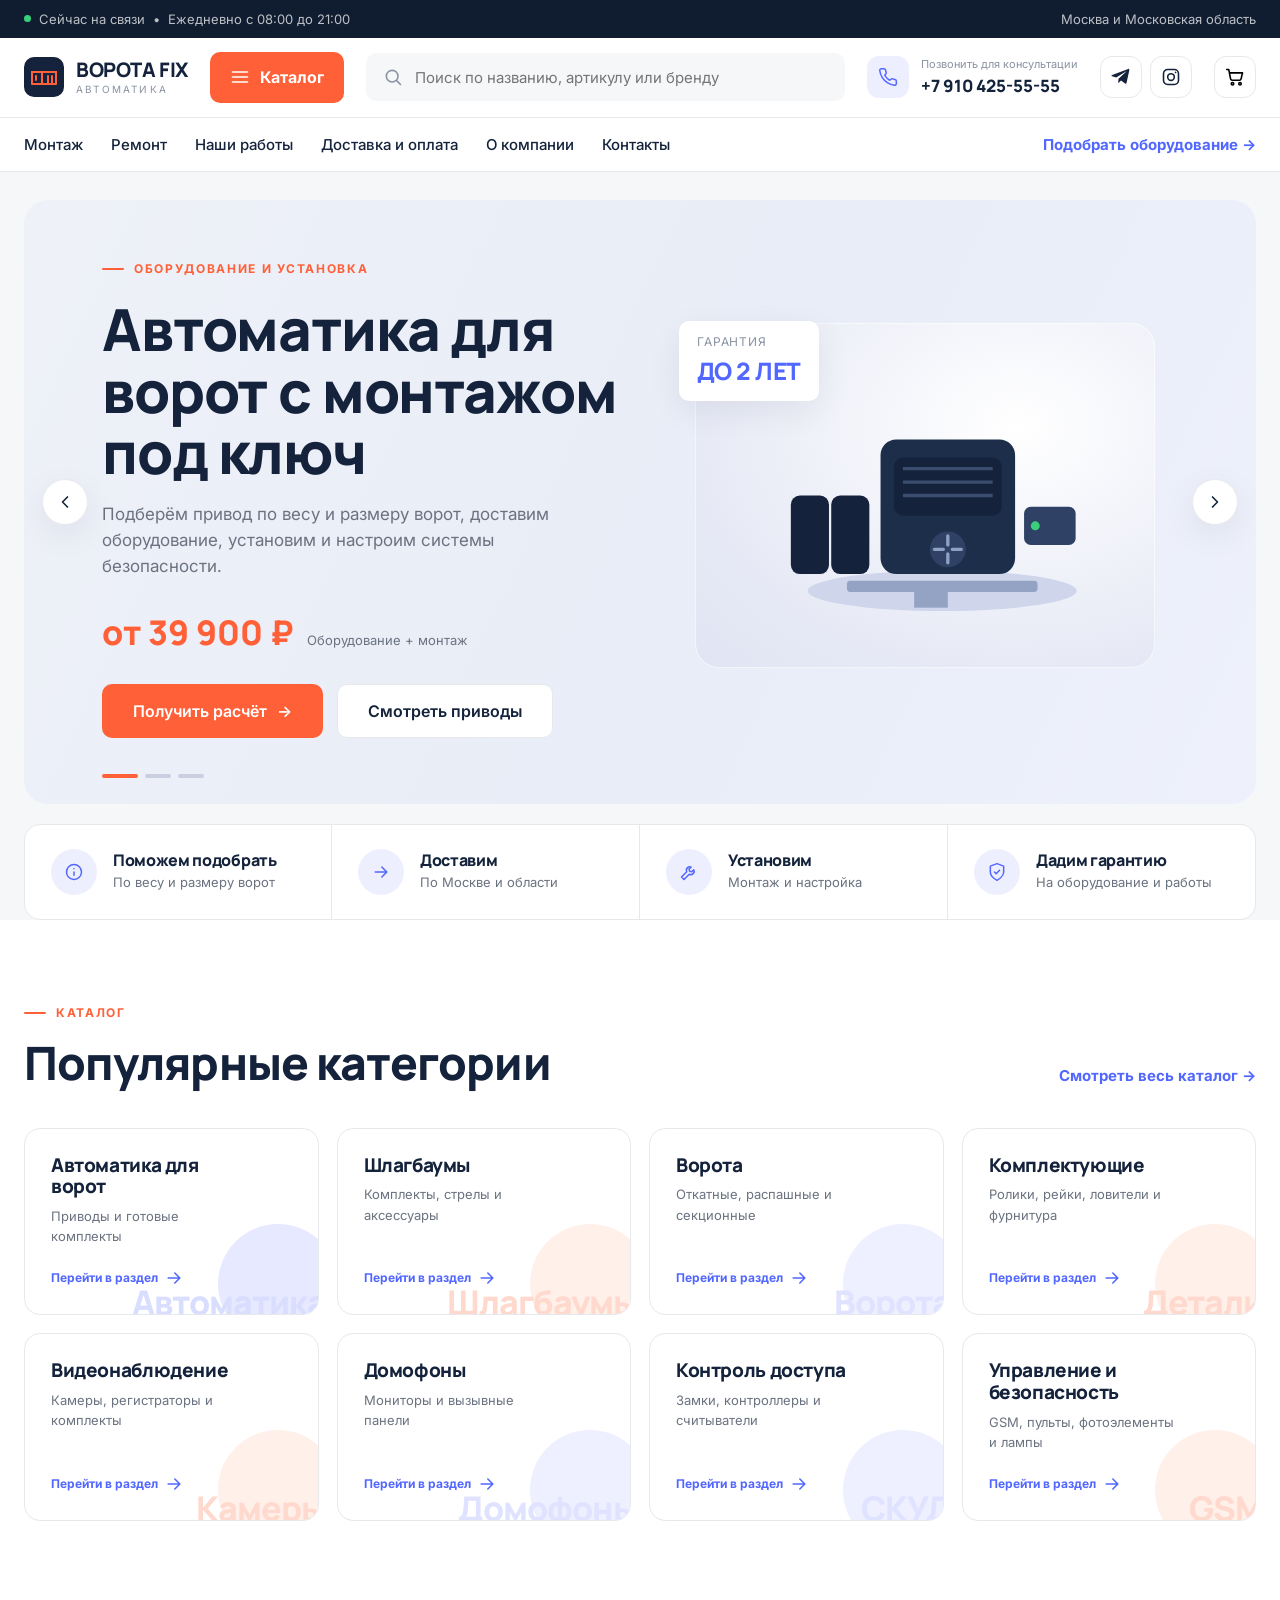
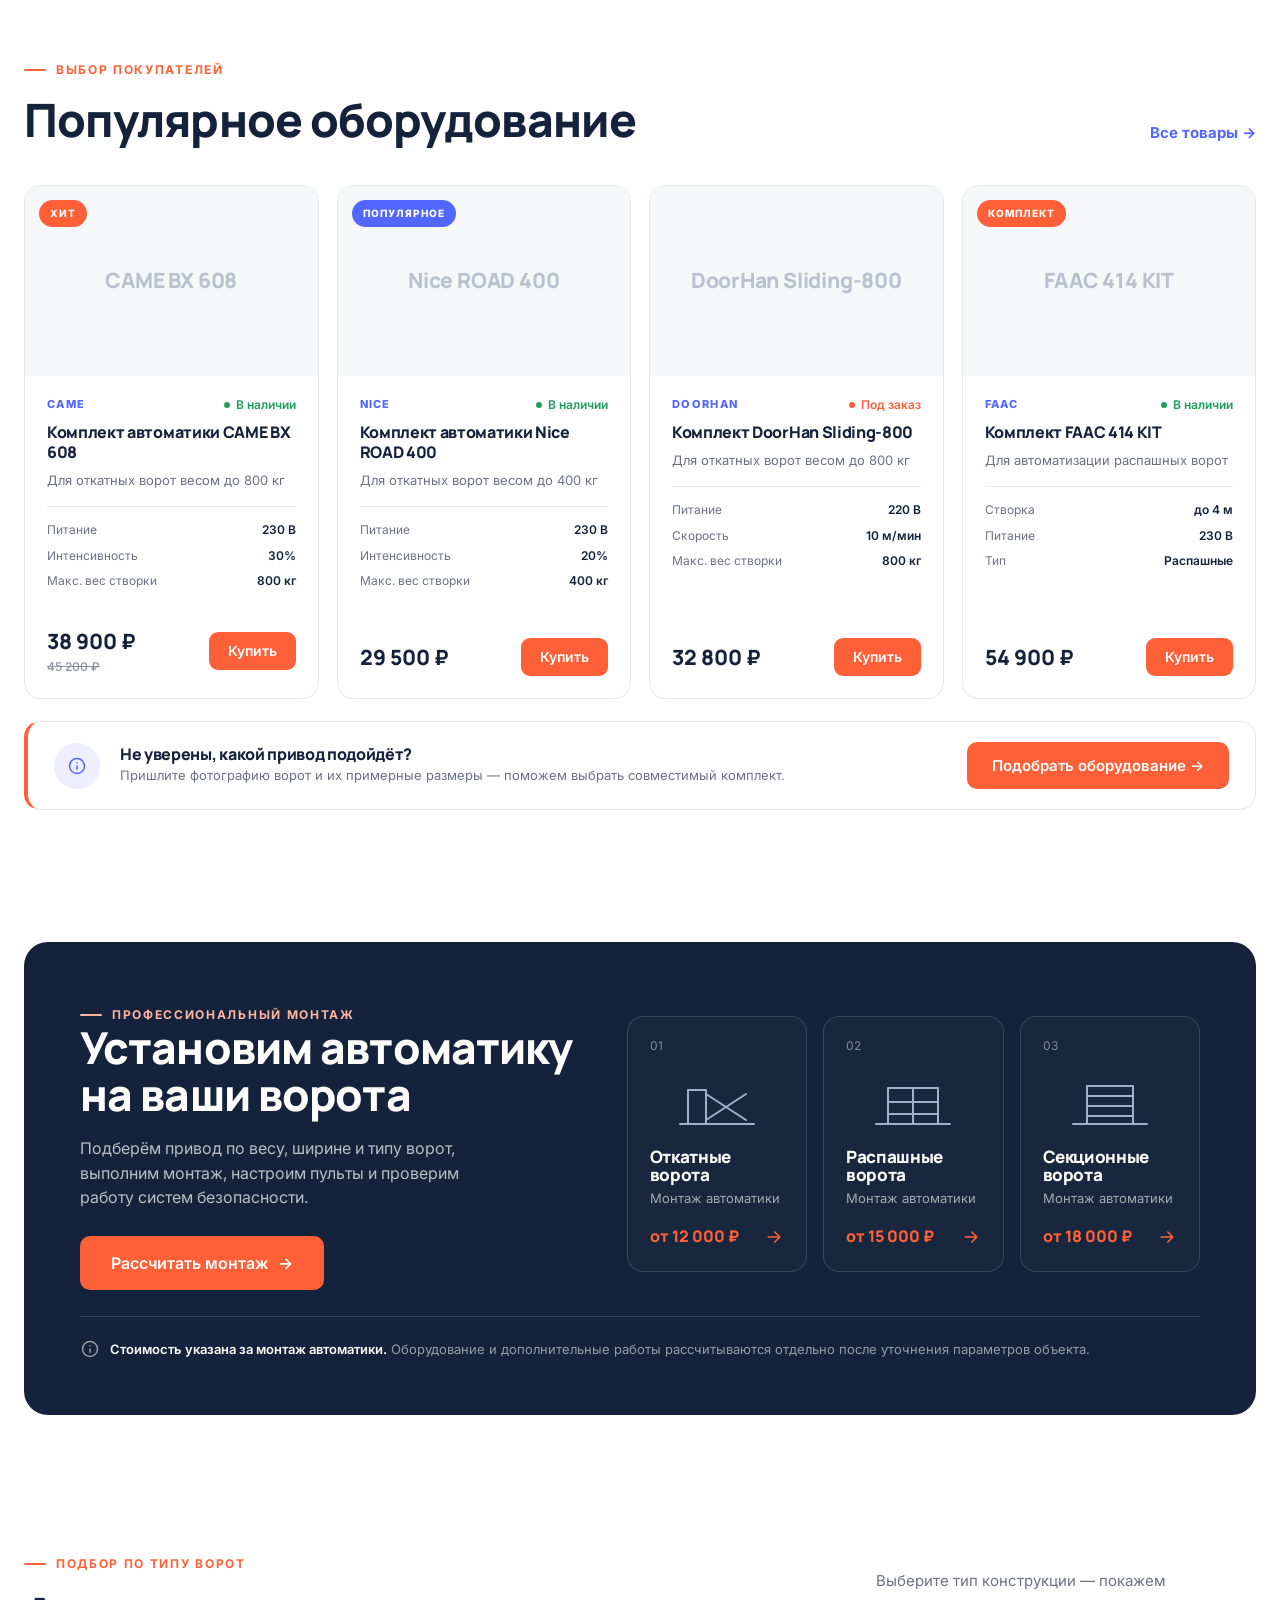
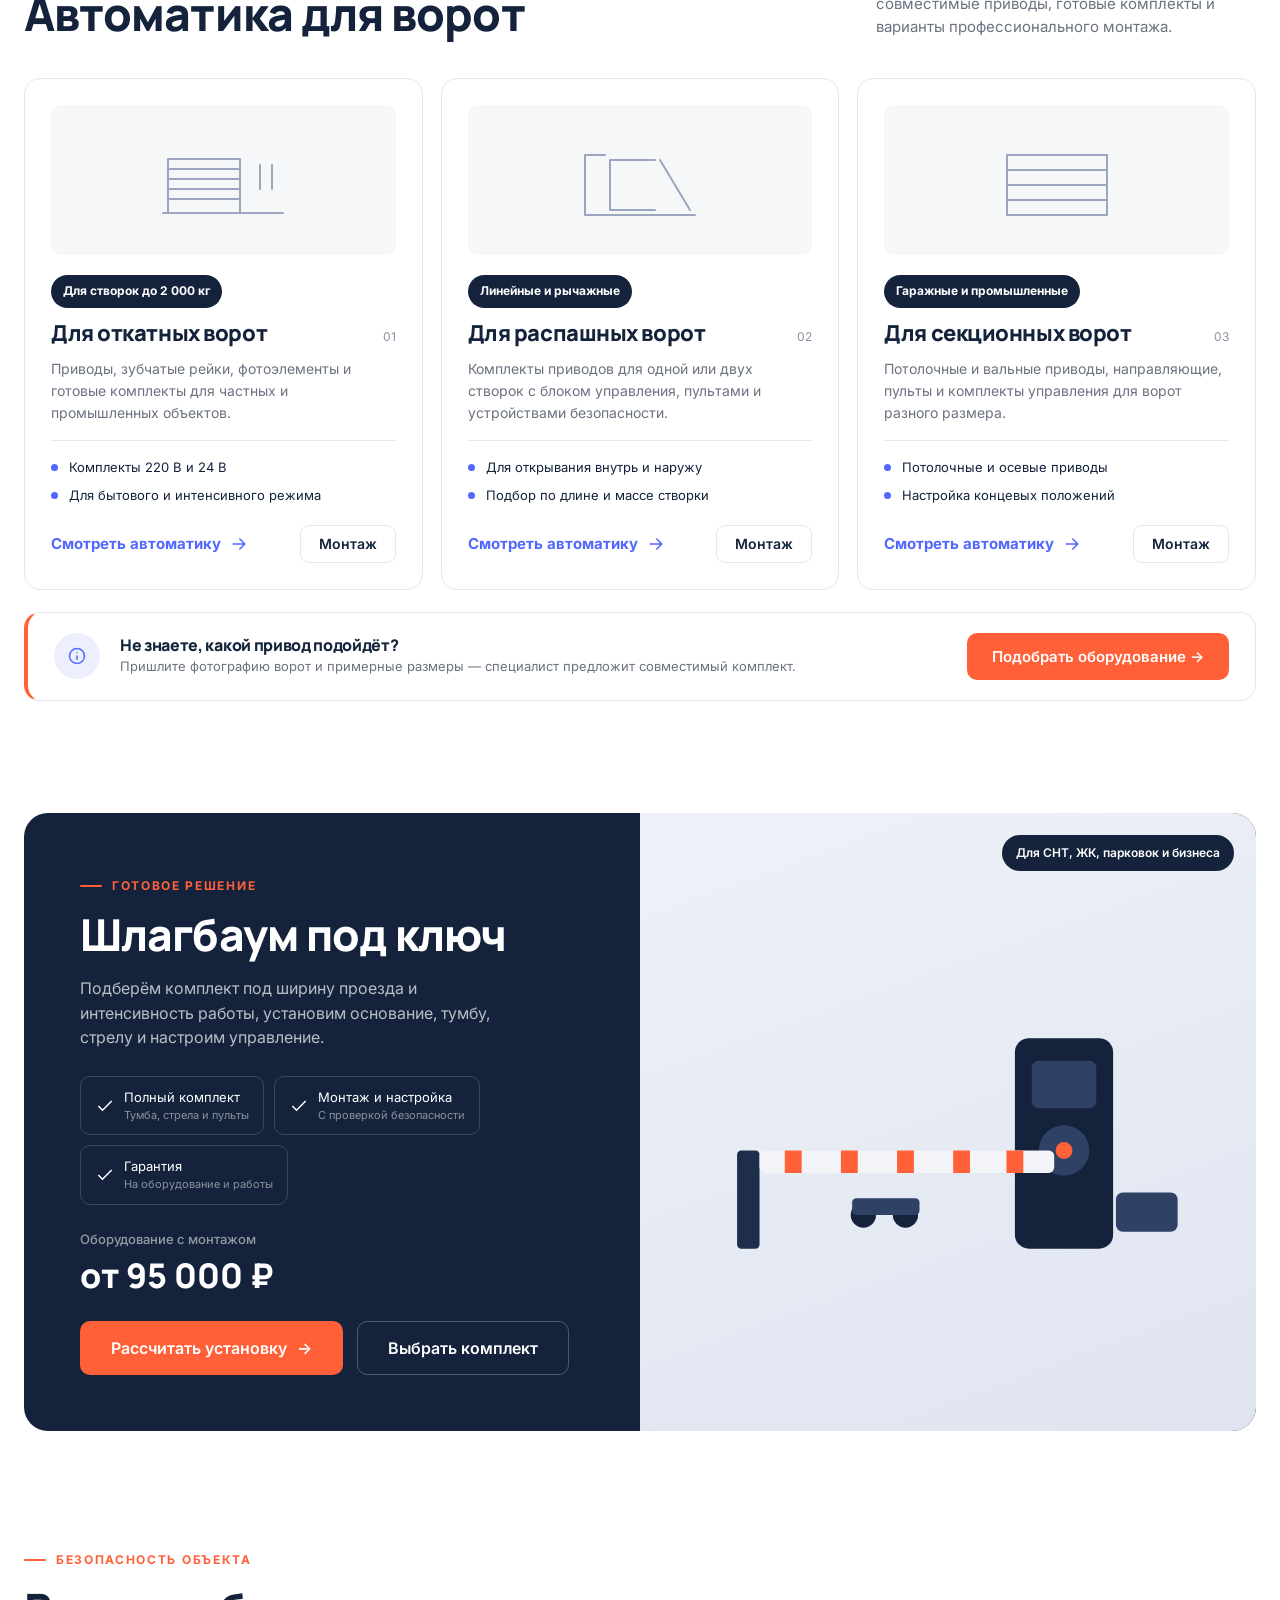
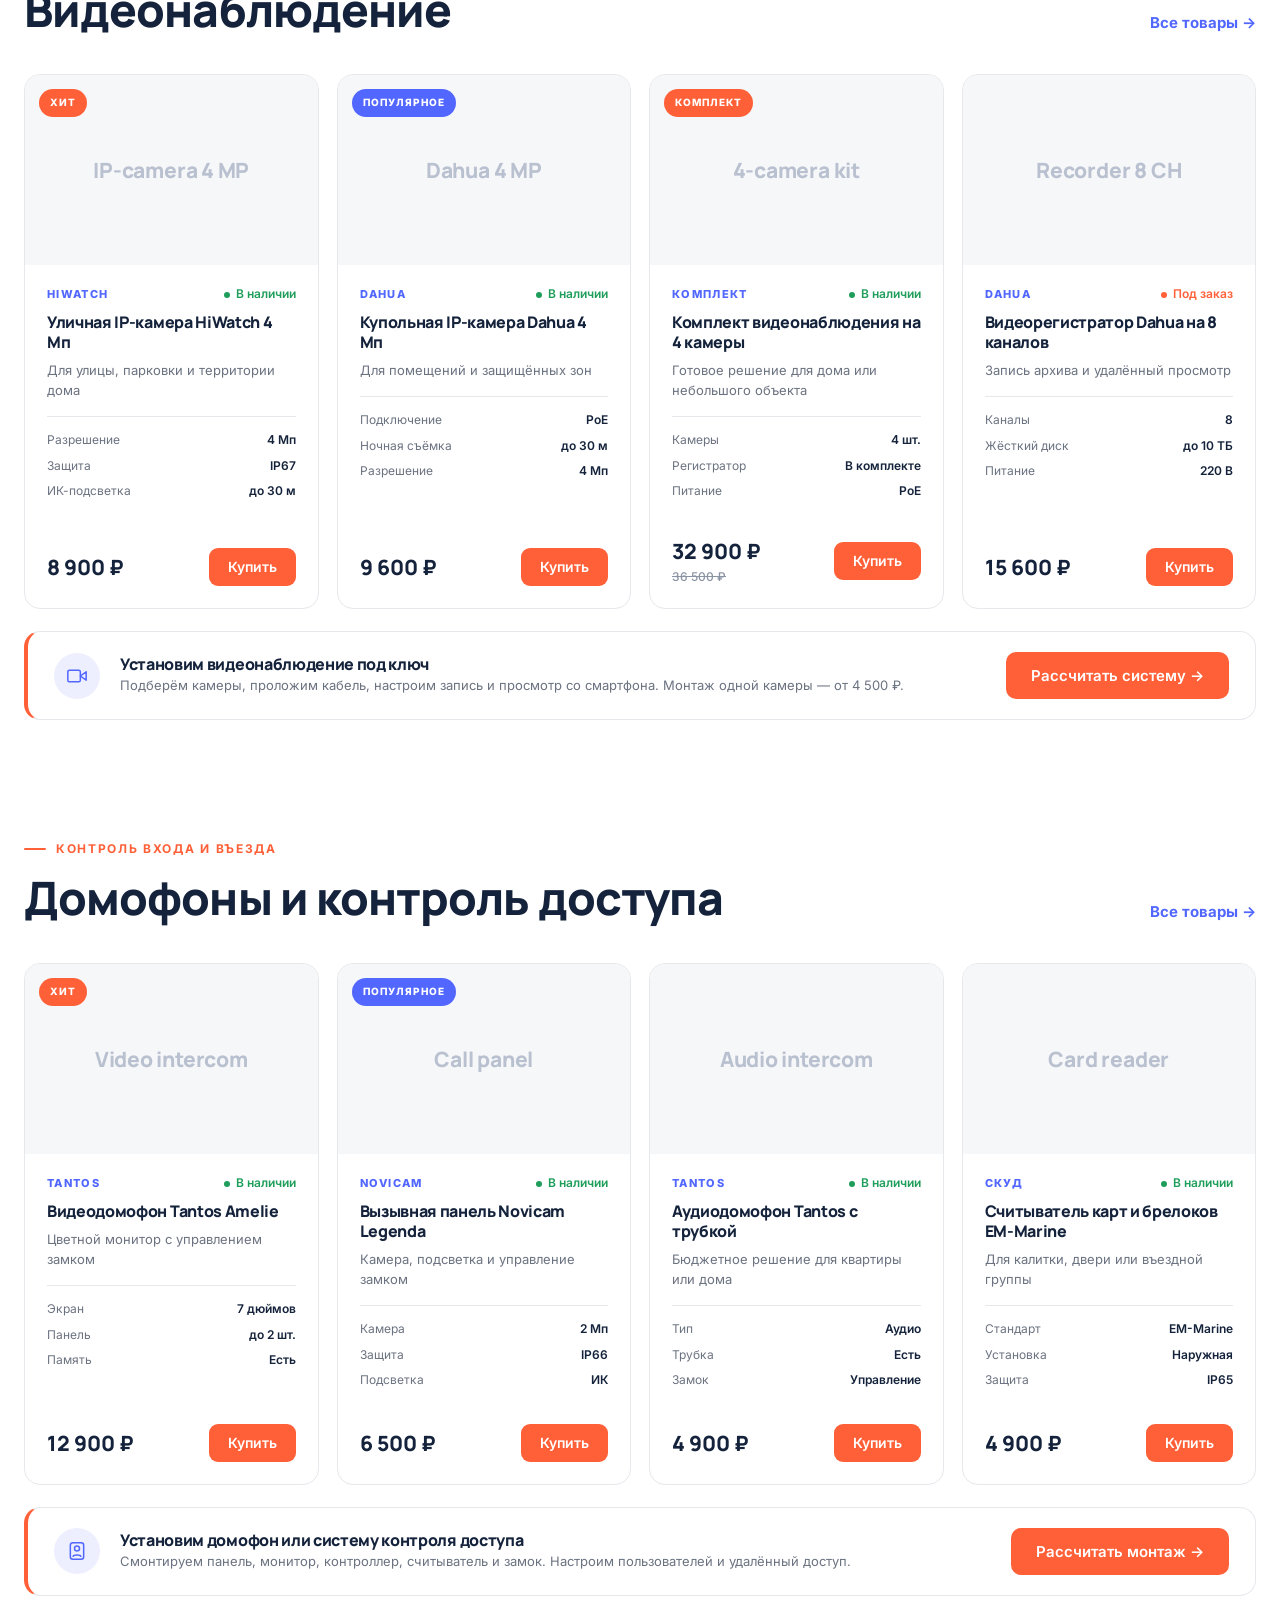
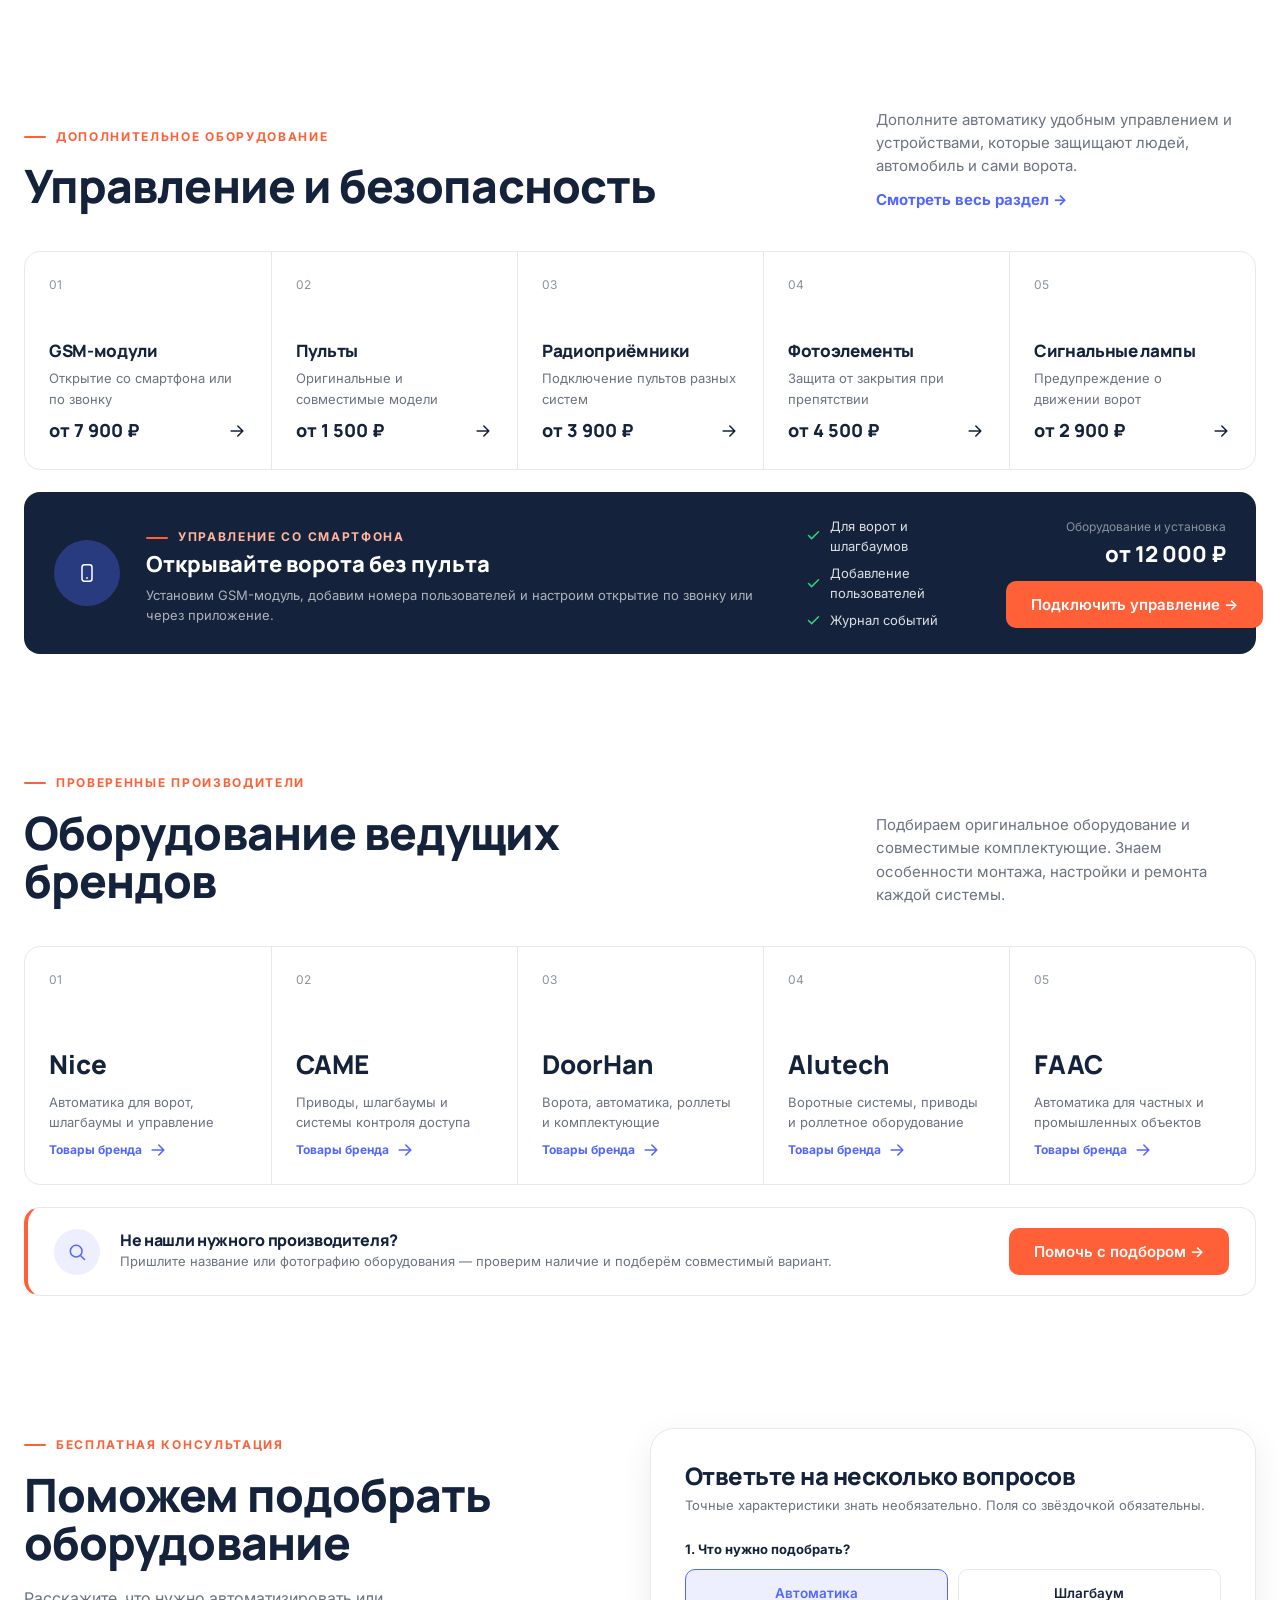
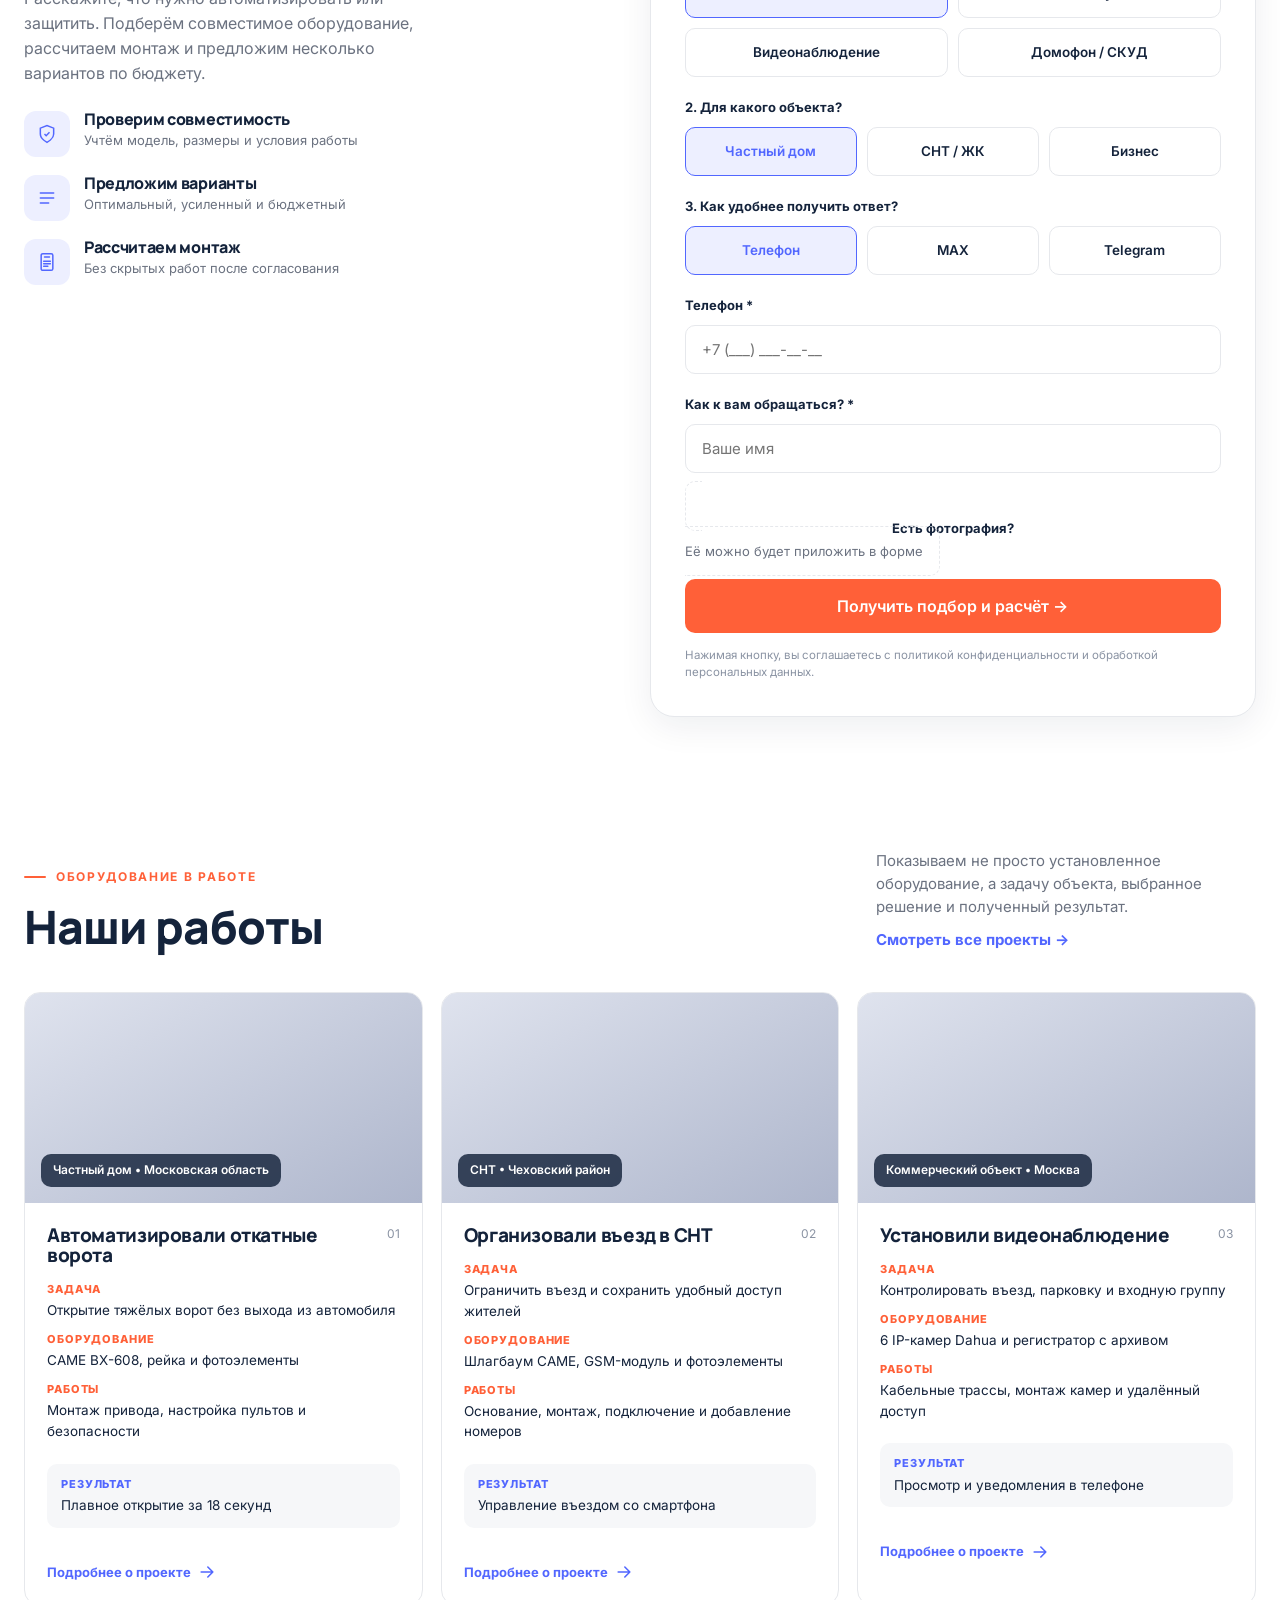
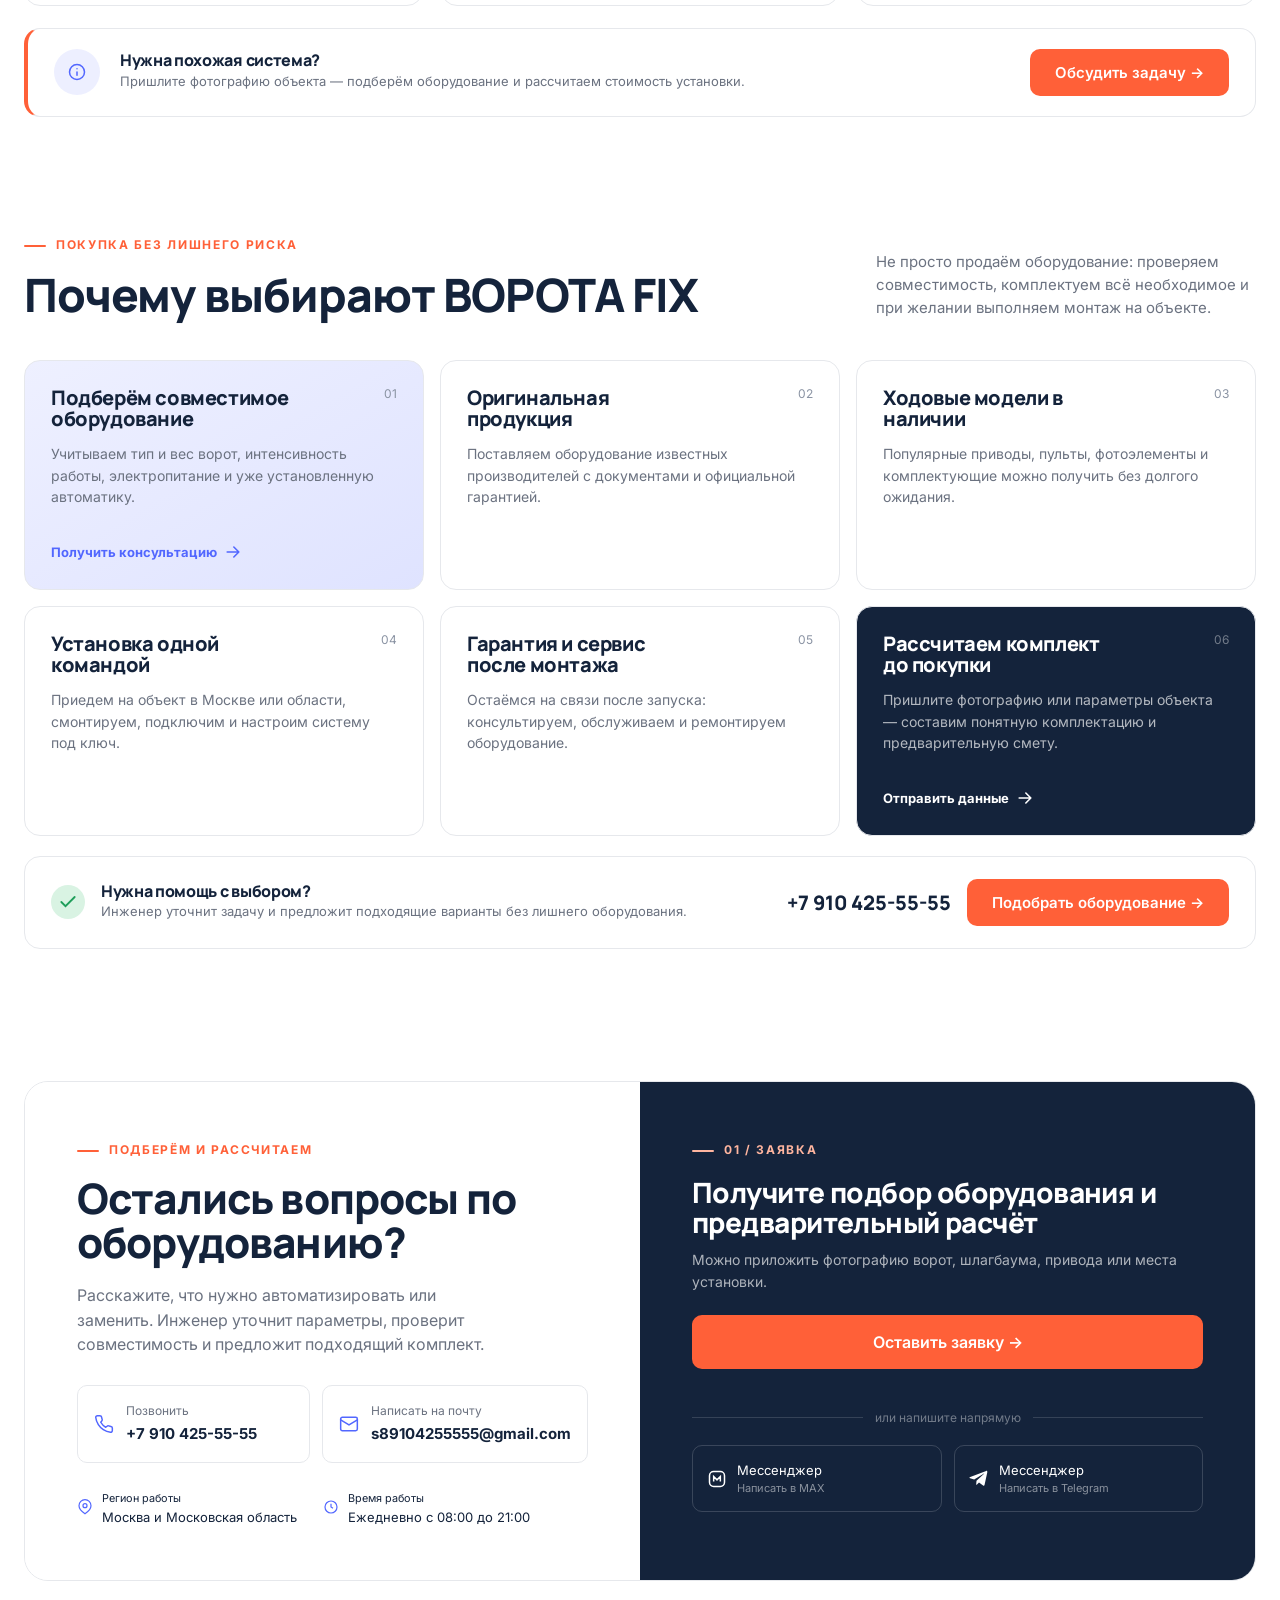
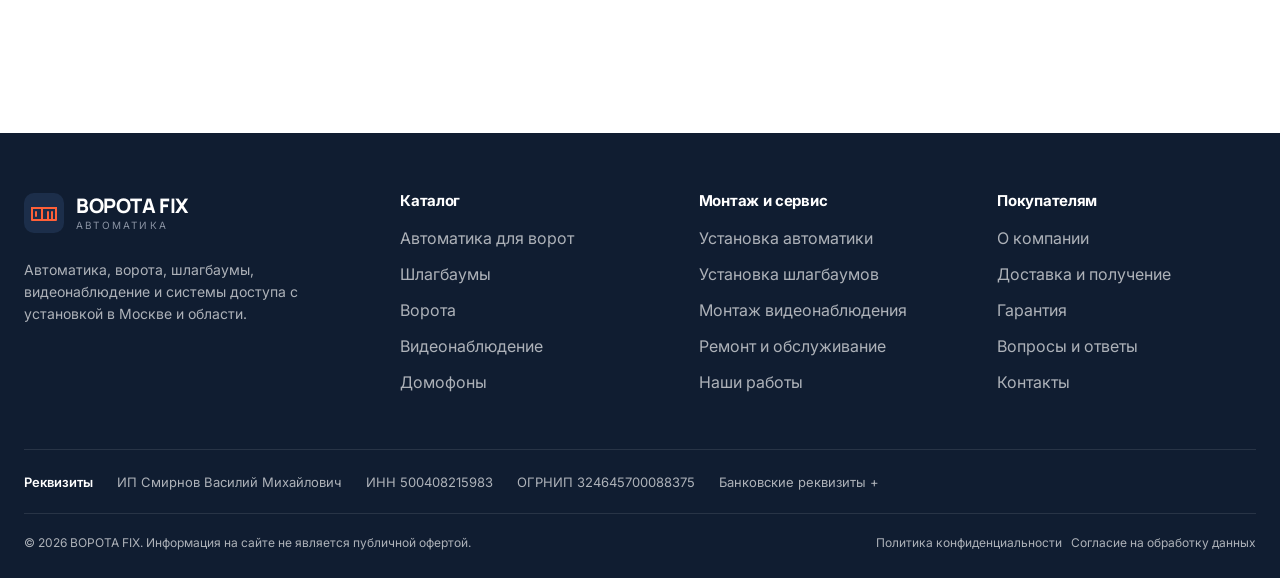
==== index.html @ 554cd2ac "ВОРОТА FIX: лендинг, каталог и корзина на HTML/CSS/JS" ====
<!DOCTYPE html>
<html lang="ru">
<head>
  <meta charset="UTF-8">
  <meta name="viewport" content="width=device-width, initial-scale=1">
  <title>ВОРОТА FIX — автоматика для ворот с монтажом под ключ в Москве и области</title>
  <meta name="description" content="Подбор, продажа и установка автоматики для откатных, распашных и секционных ворот. Шлагбаумы, видеонаблюдение, домофоны и СКУД. Гарантия до 2 лет. Москва и Московская область.">
  <link rel="preconnect" href="https://fonts.googleapis.com">
  <link rel="stylesheet" href="css/style.css">
</head>
<body data-page="home">

  <!-- ======= TOPBAR ======= -->
  <div class="topbar">
    <div class="container topbar__inner">
      <span class="topbar__item"><i class="dot"></i> Сейчас на связи &nbsp;•&nbsp; Ежедневно с 08:00 до 21:00</span>
      <span class="topbar__item">Москва и Московская область</span>
    </div>
  </div>

  <!-- ======= HEADER ======= -->
  <header class="header">
    <div class="container">
      <div class="header__main">
        <button class="burger" id="burger" aria-label="Меню" aria-expanded="false">
          <span></span><span></span><span></span>
        </button>

        <a class="logo" href="index.html">
          <svg class="logo__mark" viewBox="0 0 40 40" fill="none" aria-hidden="true">
            <rect width="40" height="40" rx="10" fill="#14233B"/>
            <path d="M8 27V15h10v12M18 15h14v12M8 27h24M12 19v4M24 19v8M28 19v8" stroke="#FF6038" stroke-width="2" stroke-linecap="round"/>
          </svg>
          <span class="logo__text">
            <span class="logo__name">ВОРОТА FIX</span>
            <span class="logo__sub">автоматика</span>
          </span>
        </a>

        <a class="catalog-btn" href="catalog.html">
          <svg class="icon" viewBox="0 0 24 24" fill="none" stroke="currentColor" stroke-width="2" stroke-linecap="round"><path d="M3 6h18M3 12h18M3 18h18"/></svg>
          Каталог
        </a>

        <form class="search" action="catalog.html" method="get" role="search">
          <svg class="icon" viewBox="0 0 24 24" fill="none" stroke="currentColor" stroke-width="1.9" stroke-linecap="round"><circle cx="11" cy="11" r="7"/><path d="m21 21-4.3-4.3"/></svg>
          <input type="search" name="search" placeholder="Поиск по названию, артикулу или бренду" aria-label="Поиск">
        </form>

        <div class="header__phone">
          <span class="header__phone-icon">
            <svg class="icon" viewBox="0 0 24 24" fill="none" stroke="currentColor" stroke-width="1.8" stroke-linecap="round" stroke-linejoin="round"><path d="M22 16.9v3a2 2 0 0 1-2.2 2 19.8 19.8 0 0 1-8.6-3.1 19.5 19.5 0 0 1-6-6A19.8 19.8 0 0 1 2.1 4.2 2 2 0 0 1 4.1 2h3a2 2 0 0 1 2 1.7c.1.9.4 1.8.7 2.6a2 2 0 0 1-.5 2.1L8.1 9.9a16 16 0 0 0 6 6l1.5-1.2a2 2 0 0 1 2.1-.5c.8.3 1.7.6 2.6.7a2 2 0 0 1 1.7 2z"/></svg>
          </span>
          <span>
            <small>Позвонить для консультации</small>
            <a href="tel:+79104255555" data-phone-link data-phone>+7 910 425-55-55</a>
          </span>
        </div>

        <div class="header__socials">
          <a class="social-btn" href="https://t.me/+79104255555" target="_blank" rel="noopener" aria-label="Telegram">
            <svg class="icon" viewBox="0 0 24 24" fill="currentColor"><path d="M21.9 4.3 18.7 19c-.2 1-.9 1.3-1.8.8l-4.9-3.6-2.4 2.3c-.3.3-.5.5-1 .5l.4-5 9.1-8.2c.4-.4-.1-.6-.6-.2L6.2 12.7l-4.9-1.5c-1-.3-1-1 .2-1.5l19.1-7.4c.9-.3 1.6.2 1.3 2z"/></svg>
          </a>
          <a class="social-btn" href="https://instagram.com/" target="_blank" rel="noopener" aria-label="Instagram">
            <svg class="icon" viewBox="0 0 24 24" fill="none" stroke="currentColor" stroke-width="1.9"><rect x="3" y="3" width="18" height="18" rx="5"/><circle cx="12" cy="12" r="4"/><circle cx="17.5" cy="6.5" r="1" fill="currentColor" stroke="none"/></svg>
          </a>
        </div>

        <button class="cart-btn" data-cart-open aria-label="Корзина">
          <svg class="icon" viewBox="0 0 24 24" fill="none" stroke="currentColor" stroke-width="1.9" stroke-linecap="round" stroke-linejoin="round"><circle cx="9" cy="20" r="1.5"/><circle cx="18" cy="20" r="1.5"/><path d="M2 3h2.5l2.2 11.2a2 2 0 0 0 2 1.6h8.6a2 2 0 0 0 2-1.6L21 7H6"/></svg>
          <span class="cart-btn__count" data-cart-count data-empty="true">0</span>
        </button>
      </div>
    </div>

    <nav class="header__nav" id="header-nav">
      <div class="container header__nav-inner">
        <span class="nav-label">Меню</span>
        <ul>
          <li class="nav-catalog"><a href="catalog.html">Каталог</a></li>
          <li><a href="#mount">Монтаж</a></li>
          <li><a href="#mount">Ремонт</a></li>
          <li><a href="#works">Наши работы</a></li>
          <li><a href="#contacts">Доставка и оплата</a></li>
          <li><a href="#why">О компании</a></li>
          <li><a href="#contacts">Контакты</a></li>
        </ul>
        <ul class="nav-cta-wrap"><li><a class="nav-cta" href="#lead">Подобрать оборудование →</a></li></ul>

        <div class="nav-mobile">
          <span class="nav-label">Контакты</span>
          <a class="nav-mobile__phone" href="tel:+79104255555" data-phone-link>
            <svg class="icon" viewBox="0 0 24 24" fill="none" stroke="currentColor" stroke-width="1.8" stroke-linecap="round" stroke-linejoin="round"><path d="M22 16.9v3a2 2 0 0 1-2.2 2 19.8 19.8 0 0 1-8.6-3.1 19.5 19.5 0 0 1-6-6A19.8 19.8 0 0 1 2.1 4.2 2 2 0 0 1 4.1 2h3a2 2 0 0 1 2 1.7c.1.9.4 1.8.7 2.6a2 2 0 0 1-.5 2.1L8.1 9.9a16 16 0 0 0 6 6l1.5-1.2a2 2 0 0 1 2.1-.5c.8.3 1.7.6 2.6.7a2 2 0 0 1 1.7 2z"/></svg>
            <span data-phone>+7 910 425-55-55</span>
          </a>
          <div class="nav-mobile__socials">
            <a class="social-btn" href="https://t.me/+79104255555" target="_blank" rel="noopener" aria-label="Telegram">
              <svg class="icon" viewBox="0 0 24 24" fill="currentColor"><path d="M21.9 4.3 18.7 19c-.2 1-.9 1.3-1.8.8l-4.9-3.6-2.4 2.3c-.3.3-.5.5-1 .5l.4-5 9.1-8.2c.4-.4-.1-.6-.6-.2L6.2 12.7l-4.9-1.5c-1-.3-1-1 .2-1.5l19.1-7.4c.9-.3 1.6.2 1.3 2z"/></svg>
            </a>
            <a class="social-btn" href="https://instagram.com/" target="_blank" rel="noopener" aria-label="Instagram">
              <svg class="icon" viewBox="0 0 24 24" fill="none" stroke="currentColor" stroke-width="1.9"><rect x="3" y="3" width="18" height="18" rx="5"/><circle cx="12" cy="12" r="4"/><circle cx="17.5" cy="6.5" r="1" fill="currentColor" stroke="none"/></svg>
            </a>
          </div>
          <button type="button" class="btn btn--primary btn--block" data-callback>Заказать звонок</button>
        </div>
      </div>
    </nav>
    <div class="nav-backdrop" id="nav-backdrop"></div>
  </header>

  <main>
    <!-- ======= HERO ======= -->
    <section class="hero">
      <div class="container">
        <div class="hero__inner" id="hero-slider">
          <div class="hero__track" id="hero-track">

            <div class="hero__slide">
              <div>
                <span class="label">Оборудование и установка</span>
                <h1 class="hero__title">Автоматика для ворот с монтажом под&nbsp;ключ</h1>
                <p class="hero__sub">Подберём привод по весу и размеру ворот, доставим оборудование, установим и настроим системы безопасности.</p>
                <div class="hero__price"><b>от 39 900 ₽</b><span>Оборудование + монтаж</span></div>
                <div class="hero__actions">
                  <a class="btn btn--primary btn--lg" href="#lead">Получить расчёт <span class="btn__arrow">→</span></a>
                  <a class="btn btn--ghost btn--lg" href="catalog.html?cat=avtomatika">Смотреть приводы</a>
                </div>
              </div>
              <div class="hero__media">
                <span class="hero__badge">Гарантия<b>до 2 лет</b></span>
                <div class="hero__art" aria-hidden="true">
                  <svg viewBox="0 0 320 240" fill="none">
                    <ellipse cx="175" cy="205" rx="120" ry="18" fill="#cfd6ec"/>
                    <rect x="120" y="70" width="120" height="120" rx="14" fill="#1c2e4a"/>
                    <rect x="132" y="86" width="96" height="52" rx="8" fill="#14233B"/>
                    <path d="M140 96h80M140 108h80M140 120h80" stroke="#3a4d6e" stroke-width="3"/>
                    <circle cx="180" cy="168" r="16" fill="#2f4266"/>
                    <path d="M180 156v8M180 172v8M168 168h8M184 168h8" stroke="#8fa1c2" stroke-width="3" stroke-linecap="round"/>
                    <rect x="40" y="120" width="34" height="70" rx="8" fill="#14233B"/>
                    <rect x="76" y="120" width="34" height="70" rx="8" fill="#14233B"/>
                    <rect x="248" y="130" width="46" height="34" rx="6" fill="#2f4266"/>
                    <circle cx="258" cy="147" r="4" fill="#38d17a"/>
                    <rect x="90" y="196" width="170" height="10" rx="3" fill="#94a3c4"/>
                    <rect x="150" y="206" width="30" height="14" fill="#94a3c4"/>
                  </svg>
                </div>
              </div>
            </div>

            <div class="hero__slide">
              <div>
                <span class="label">Готовое решение</span>
                <h2 class="hero__title">Шлагбаум под ключ для&nbsp;СНТ и&nbsp;ЖК</h2>
                <p class="hero__sub">Подберём комплект под ширину проезда и интенсивность работы, установим основание, стрелу и настроим управление.</p>
                <div class="hero__price"><b>от 95 000 ₽</b><span>Оборудование + монтаж</span></div>
                <div class="hero__actions">
                  <a class="btn btn--primary btn--lg" href="#lead">Рассчитать установку <span class="btn__arrow">→</span></a>
                  <a class="btn btn--ghost btn--lg" href="catalog.html?cat=shlagbaumy">Выбрать комплект</a>
                </div>
              </div>
              <div class="hero__media">
                <span class="hero__badge">Монтаж<b>под ключ</b></span>
                <div class="hero__art" aria-hidden="true">
                  <svg viewBox="0 0 320 240" fill="none">
                    <ellipse cx="165" cy="205" rx="120" ry="18" fill="#cfd6ec"/>
                    <rect x="30" y="120" width="14" height="70" rx="3" fill="#1c2e4a"/>
                    <rect x="200" y="70" width="70" height="120" rx="12" fill="#1c2e4a"/>
                    <rect x="212" y="86" width="46" height="34" rx="6" fill="#2f4266"/>
                    <circle cx="235" cy="150" r="18" fill="#2f4266"/>
                    <circle cx="235" cy="150" r="6" fill="#FF6038"/>
                    <rect x="42" y="120" width="164" height="14" rx="4" fill="#f2f4f8"/>
                    <path d="M64 120v14M104 120v14M144 120v14M184 120v14" stroke="#FF6038" stroke-width="10"/>
                    <rect x="255" y="170" width="44" height="26" rx="5" fill="#2f4266"/>
                  </svg>
                </div>
              </div>
            </div>

            <div class="hero__slide">
              <div>
                <span class="label">Безопасность объекта</span>
                <h2 class="hero__title">Видеонаблюдение под&nbsp;ключ</h2>
                <p class="hero__sub">Подберём камеры, проложим кабель, настроим запись и просмотр со смартфона в любое время.</p>
                <div class="hero__price"><b>от 8 900 ₽</b><span>Камера + монтаж</span></div>
                <div class="hero__actions">
                  <a class="btn btn--primary btn--lg" href="#lead">Рассчитать систему <span class="btn__arrow">→</span></a>
                  <a class="btn btn--ghost btn--lg" href="catalog.html?cat=videonablyudenie">Смотреть камеры</a>
                </div>
              </div>
              <div class="hero__media">
                <span class="hero__badge">Гарантия<b>до 2 лет</b></span>
                <div class="hero__art" aria-hidden="true">
                  <svg viewBox="0 0 320 240" fill="none">
                    <ellipse cx="165" cy="205" rx="108" ry="16" fill="#cfd6ec"/>
                    <rect x="70" y="70" width="130" height="80" rx="16" fill="#1c2e4a"/>
                    <circle cx="120" cy="110" r="26" fill="#2f4266"/>
                    <circle cx="120" cy="110" r="10" fill="#8fa1c2"/>
                    <circle cx="112" cy="102" r="4" fill="#e6ebf7"/>
                    <rect x="200" y="92" width="60" height="36" rx="8" fill="#2f4266"/>
                    <path d="M230 128v30" stroke="#5b6b8a" stroke-width="6"/>
                    <rect x="60" y="150" width="160" height="12" rx="4" fill="#94a3c4"/>
                    <rect x="132" y="162" width="20" height="30" fill="#94a3c4"/>
                  </svg>
                </div>
              </div>
            </div>

          </div>

          <button class="hero__nav hero__nav--prev" data-hero-prev aria-label="Предыдущий слайд">
            <svg class="icon" viewBox="0 0 24 24" fill="none" stroke="currentColor" stroke-width="2" stroke-linecap="round" stroke-linejoin="round"><path d="M15 6l-6 6 6 6"/></svg>
          </button>
          <button class="hero__nav hero__nav--next" data-hero-next aria-label="Следующий слайд">
            <svg class="icon" viewBox="0 0 24 24" fill="none" stroke="currentColor" stroke-width="2" stroke-linecap="round" stroke-linejoin="round"><path d="M9 6l6 6-6 6"/></svg>
          </button>

          <div class="hero__dots" id="hero-dots"></div>
        </div>

        <div class="hero__features">
          <div class="hero__feature">
            <span class="hero__feature-icon"><svg class="icon" viewBox="0 0 24 24" fill="none" stroke="currentColor" stroke-width="1.8" stroke-linecap="round"><circle cx="12" cy="12" r="9"/><path d="M12 16v-4M12 8h.01"/></svg></span>
            <div><h3>Поможем подобрать</h3><p>По весу и размеру ворот</p></div>
          </div>
          <div class="hero__feature">
            <span class="hero__feature-icon"><svg class="icon" viewBox="0 0 24 24" fill="none" stroke="currentColor" stroke-width="1.8" stroke-linecap="round" stroke-linejoin="round"><path d="M5 12h14M13 6l6 6-6 6"/></svg></span>
            <div><h3>Доставим</h3><p>По Москве и области</p></div>
          </div>
          <div class="hero__feature">
            <span class="hero__feature-icon"><svg class="icon" viewBox="0 0 24 24" fill="none" stroke="currentColor" stroke-width="1.8" stroke-linecap="round" stroke-linejoin="round"><path d="M14.7 6.3a4 4 0 0 0-5.4 5.4L3 18l3 3 6.3-6.3a4 4 0 0 0 5.4-5.4l-2.4 2.4-2.6-.7-.7-2.6z"/></svg></span>
            <div><h3>Установим</h3><p>Монтаж и настройка</p></div>
          </div>
          <div class="hero__feature">
            <span class="hero__feature-icon"><svg class="icon" viewBox="0 0 24 24" fill="none" stroke="currentColor" stroke-width="1.8" stroke-linecap="round" stroke-linejoin="round"><path d="M12 22s8-4 8-10V5l-8-3-8 3v7c0 6 8 10 8 10z"/><path d="m9 12 2 2 4-4"/></svg></span>
            <div><h3>Дадим гарантию</h3><p>На оборудование и работы</p></div>
          </div>
        </div>
      </div>
    </section>

    <!-- ======= КАТЕГОРИИ ======= -->
    <section class="section">
      <div class="container">
        <div class="section__head">
          <div>
            <span class="label">Каталог</span>
            <h2 class="section__title">Популярные категории</h2>
          </div>
          <a class="section__link" href="catalog.html">Смотреть весь каталог →</a>
        </div>
        <div class="cats-grid" id="cats-grid"></div>
      </div>
    </section>

    <!-- ======= ПОПУЛЯРНОЕ ОБОРУДОВАНИЕ ======= -->
    <section class="section section--tight">
      <div class="container">
        <div class="section__head">
          <div>
            <span class="label">Выбор покупателей</span>
            <h2 class="section__title">Популярное оборудование</h2>
          </div>
          <a class="section__link" href="catalog.html">Все товары →</a>
        </div>
        <div class="products-grid" id="showcase-avtomatika"></div>
        <div class="cta-strip">
          <span class="cta-strip__icon"><svg class="icon" viewBox="0 0 24 24" fill="none" stroke="currentColor" stroke-width="1.8" stroke-linecap="round"><circle cx="12" cy="12" r="9"/><path d="M12 16v-4M12 8h.01"/></svg></span>
          <div>
            <h3>Не уверены, какой привод подойдёт?</h3>
            <p>Пришлите фотографию ворот и их примерные размеры — поможем выбрать совместимый комплект.</p>
          </div>
          <a class="btn btn--primary" href="#lead">Подобрать оборудование →</a>
        </div>
      </div>
    </section>

    <!-- ======= УСТАНОВКА / МОНТАЖ ======= -->
    <section class="section" id="mount">
      <div class="container">
        <div class="dark-block">
          <div class="dark-block__grid">
            <div>
              <span class="label">Профессиональный монтаж</span>
              <h2 class="dark-block__title">Установим автоматику на ваши ворота</h2>
              <p class="dark-block__text">Подберём привод по весу, ширине и типу ворот, выполним монтаж, настроим пульты и проверим работу систем безопасности.</p>
              <a class="btn btn--primary btn--lg" href="#lead">Рассчитать монтаж <span class="btn__arrow">→</span></a>
            </div>
            <div class="mount-grid" id="mount-grid"></div>
          </div>
          <div class="dark-note">
            <svg class="icon" viewBox="0 0 24 24" fill="none" stroke="currentColor" stroke-width="1.8" stroke-linecap="round"><circle cx="12" cy="12" r="9"/><path d="M12 16v-4M12 8h.01"/></svg>
            <span><b>Стоимость указана за монтаж автоматики.</b> Оборудование и дополнительные работы рассчитываются отдельно после уточнения параметров объекта.</span>
          </div>
        </div>
      </div>
    </section>

    <!-- ======= ТИПЫ ВОРОТ ======= -->
    <section class="section section--tight" id="gates">
      <div class="container">
        <div class="section__head">
          <div>
            <span class="label">Подбор по типу ворот</span>
            <h2 class="section__title">Автоматика для ворот</h2>
          </div>
          <p class="section__side">Выберите тип конструкции — покажем совместимые приводы, готовые комплекты и варианты профессионального монтажа.</p>
        </div>
        <div class="gate-grid" id="gate-grid"></div>
        <div class="cta-strip">
          <span class="cta-strip__icon"><svg class="icon" viewBox="0 0 24 24" fill="none" stroke="currentColor" stroke-width="1.8" stroke-linecap="round"><circle cx="12" cy="12" r="9"/><path d="M12 16v-4M12 8h.01"/></svg></span>
          <div>
            <h3>Не знаете, какой привод подойдёт?</h3>
            <p>Пришлите фотографию ворот и примерные размеры — специалист предложит совместимый комплект.</p>
          </div>
          <a class="btn btn--primary" href="#lead">Подобрать оборудование →</a>
        </div>
      </div>
    </section>

    <!-- ======= ШЛАГБАУМ ======= -->
    <section class="section section--tight">
      <div class="container">
        <div class="split">
          <div class="split__body">
            <span class="label">Готовое решение</span>
            <h2 class="dark-block__title" style="margin-top:16px">Шлагбаум под ключ</h2>
            <p class="dark-block__text">Подберём комплект под ширину проезда и интенсивность работы, установим основание, тумбу, стрелу и настроим управление.</p>
            <div class="split__features">
              <span class="chip"><svg class="icon" viewBox="0 0 24 24" fill="none" stroke="currentColor" stroke-width="1.8"><path d="M20 6 9 17l-5-5"/></svg><span>Полный комплект<small>Тумба, стрела и пульты</small></span></span>
              <span class="chip"><svg class="icon" viewBox="0 0 24 24" fill="none" stroke="currentColor" stroke-width="1.8"><path d="M20 6 9 17l-5-5"/></svg><span>Монтаж и настройка<small>С проверкой безопасности</small></span></span>
              <span class="chip"><svg class="icon" viewBox="0 0 24 24" fill="none" stroke="currentColor" stroke-width="1.8"><path d="M20 6 9 17l-5-5"/></svg><span>Гарантия<small>На оборудование и работы</small></span></span>
            </div>
            <div class="split__price"><small>Оборудование с монтажом</small>от 95 000 ₽</div>
            <div class="split__actions">
              <a class="btn btn--primary btn--lg" href="#lead">Рассчитать установку <span class="btn__arrow">→</span></a>
              <a class="btn btn--ghost btn--lg" style="background:transparent;color:#fff;border-color:rgba(255,255,255,.24)" href="catalog.html?cat=shlagbaumy">Выбрать комплект</a>
            </div>
          </div>
          <div class="split__media">
            <span class="split__tag">Для СНТ, ЖК, парковок и бизнеса</span>
            <svg viewBox="0 0 360 260" fill="none" aria-hidden="true">
              <rect x="30" y="150" width="16" height="70" rx="3" fill="#1c2e4a"/>
              <rect x="228" y="70" width="70" height="150" rx="10" fill="#14233B"/>
              <rect x="240" y="86" width="46" height="34" rx="5" fill="#2f4266"/>
              <circle cx="263" cy="150" r="18" fill="#2f4266"/>
              <circle cx="263" cy="150" r="6" fill="#FF6038"/>
              <rect x="46" y="150" width="210" height="16" rx="4" fill="#f2f4f8"/>
              <path d="M70 150v16M110 150v16M150 150v16M190 150v16M228 150v16" stroke="#FF6038" stroke-width="12"/>
              <circle cx="120" cy="196" r="9" fill="#14233B"/><circle cx="150" cy="196" r="9" fill="#14233B"/>
              <rect x="112" y="184" width="48" height="12" rx="3" fill="#2f4266"/>
              <rect x="300" y="180" width="44" height="28" rx="5" fill="#2f4266"/>
            </svg>
          </div>
        </div>
      </div>
    </section>

    <!-- ======= ВИДЕОНАБЛЮДЕНИЕ ======= -->
    <section class="section section--tight">
      <div class="container">
        <div class="section__head">
          <div>
            <span class="label">Безопасность объекта</span>
            <h2 class="section__title">Видеонаблюдение</h2>
          </div>
          <a class="section__link" href="catalog.html?cat=videonablyudenie">Все товары →</a>
        </div>
        <div class="products-grid" id="showcase-video"></div>
        <div class="cta-strip">
          <span class="cta-strip__icon"><svg class="icon" viewBox="0 0 24 24" fill="none" stroke="currentColor" stroke-width="1.8" stroke-linecap="round" stroke-linejoin="round"><path d="M23 7l-7 5 7 5V7z"/><rect x="1" y="5" width="15" height="14" rx="2"/></svg></span>
          <div>
            <h3>Установим видеонаблюдение под ключ</h3>
            <p>Подберём камеры, проложим кабель, настроим запись и просмотр со смартфона. Монтаж одной камеры — от 4 500 ₽.</p>
          </div>
          <a class="btn btn--primary" href="#lead">Рассчитать систему →</a>
        </div>
      </div>
    </section>

    <!-- ======= ДОМОФОНЫ И СКУД ======= -->
    <section class="section section--tight">
      <div class="container">
        <div class="section__head">
          <div>
            <span class="label">Контроль входа и въезда</span>
            <h2 class="section__title">Домофоны и контроль доступа</h2>
          </div>
          <a class="section__link" href="catalog.html?cat=domofony">Все товары →</a>
        </div>
        <div class="products-grid" id="showcase-domofony"></div>
        <div class="cta-strip">
          <span class="cta-strip__icon"><svg class="icon" viewBox="0 0 24 24" fill="none" stroke="currentColor" stroke-width="1.8"><rect x="4" y="2" width="16" height="20" rx="3"/><circle cx="12" cy="9" r="3"/><path d="M7 19c1-3 9-3 10 0"/></svg></span>
          <div>
            <h3>Установим домофон или систему контроля доступа</h3>
            <p>Смонтируем панель, монитор, контроллер, считыватель и замок. Настроим пользователей и удалённый доступ.</p>
          </div>
          <a class="btn btn--primary" href="#lead">Рассчитать монтаж →</a>
        </div>
      </div>
    </section>

    <!-- ======= УПРАВЛЕНИЕ И БЕЗОПАСНОСТЬ ======= -->
    <section class="section section--tight">
      <div class="container">
        <div class="section__head">
          <div>
            <span class="label">Дополнительное оборудование</span>
            <h2 class="section__title">Управление и безопасность</h2>
          </div>
          <p class="section__side">Дополните автоматику удобным управлением и устройствами, которые защищают людей, автомобиль и сами ворота.<br><a class="section__link" href="catalog.html?cat=upravlenie" style="margin-top:10px">Смотреть весь раздел →</a></p>
        </div>
        <div class="sec-grid" id="sec-grid"></div>

        <div class="notify">
          <span class="notify__icon"><svg class="icon" viewBox="0 0 24 24" fill="none" stroke="currentColor" stroke-width="1.8"><rect x="6" y="2" width="12" height="20" rx="3"/><path d="M11 18h2"/></svg></span>
          <div>
            <div class="label" style="color:#ffb59f">Управление со смартфона</div>
            <div class="notify__title">Открывайте ворота без пульта</div>
            <div class="notify__text">Установим GSM-модуль, добавим номера пользователей и настроим открытие по звонку или через приложение.</div>
          </div>
          <ul class="notify__list">
            <li><svg class="icon" viewBox="0 0 24 24" fill="none" stroke="currentColor" stroke-width="2.4" stroke-linecap="round"><path d="m20 6-11 11-5-5"/></svg> Для ворот и шлагбаумов</li>
            <li><svg class="icon" viewBox="0 0 24 24" fill="none" stroke="currentColor" stroke-width="2.4" stroke-linecap="round"><path d="m20 6-11 11-5-5"/></svg> Добавление пользователей</li>
            <li><svg class="icon" viewBox="0 0 24 24" fill="none" stroke="currentColor" stroke-width="2.4" stroke-linecap="round"><path d="m20 6-11 11-5-5"/></svg> Журнал событий</li>
          </ul>
          <div class="notify__cta">
            <small>Оборудование и установка</small>
            <b>от 12 000 ₽</b>
            <a class="btn btn--primary" href="#lead">Подключить управление →</a>
          </div>
        </div>
      </div>
    </section>

    <!-- ======= БРЕНДЫ ======= -->
    <section class="section section--tight">
      <div class="container">
        <div class="section__head">
          <div>
            <span class="label">Проверенные производители</span>
            <h2 class="section__title">Оборудование ведущих брендов</h2>
          </div>
          <p class="section__side">Подбираем оригинальное оборудование и совместимые комплектующие. Знаем особенности монтажа, настройки и ремонта каждой системы.</p>
        </div>
        <div class="brands-grid" id="brands-grid"></div>
        <div class="cta-strip">
          <span class="cta-strip__icon"><svg class="icon" viewBox="0 0 24 24" fill="none" stroke="currentColor" stroke-width="1.8" stroke-linecap="round"><circle cx="11" cy="11" r="7"/><path d="m21 21-4.3-4.3"/></svg></span>
          <div>
            <h3>Не нашли нужного производителя?</h3>
            <p>Пришлите название или фотографию оборудования — проверим наличие и подберём совместимый вариант.</p>
          </div>
          <a class="btn btn--primary" href="#lead">Помочь с подбором →</a>
        </div>
      </div>
    </section>

    <!-- ======= ФОРМА ПОДБОРА ======= -->
    <section class="section" id="lead">
      <div class="container">
        <div class="lead">
          <div>
            <span class="label">Бесплатная консультация</span>
            <h2 class="lead__title">Поможем подобрать оборудование</h2>
            <p class="lead__text">Расскажите, что нужно автоматизировать или защитить. Подберём совместимое оборудование, рассчитаем монтаж и предложим несколько вариантов по бюджету.</p>
            <div class="lead__points">
              <div class="lead__point">
                <span class="lead__point-icon"><svg class="icon" viewBox="0 0 24 24" fill="none" stroke="currentColor" stroke-width="1.8"><path d="M12 22s8-4 8-10V5l-8-3-8 3v7c0 6 8 10 8 10z"/><path d="m9 12 2 2 4-4"/></svg></span>
                <div><h3>Проверим совместимость</h3><p>Учтём модель, размеры и условия работы</p></div>
              </div>
              <div class="lead__point">
                <span class="lead__point-icon"><svg class="icon" viewBox="0 0 24 24" fill="none" stroke="currentColor" stroke-width="1.8" stroke-linecap="round"><path d="M4 6h16M4 12h16M4 18h10"/></svg></span>
                <div><h3>Предложим варианты</h3><p>Оптимальный, усиленный и бюджетный</p></div>
              </div>
              <div class="lead__point">
                <span class="lead__point-icon"><svg class="icon" viewBox="0 0 24 24" fill="none" stroke="currentColor" stroke-width="1.8" stroke-linecap="round"><rect x="5" y="2" width="14" height="20" rx="2"/><path d="M9 6h6M8 11h8M8 14h8M8 17h5"/></svg></span>
                <div><h3>Рассчитаем монтаж</h3><p>Без скрытых работ после согласования</p></div>
              </div>
            </div>
          </div>

          <div data-form-wrap>
            <form class="form-card" data-vf-form novalidate>
              <h3>Ответьте на несколько вопросов</h3>
              <p class="form-card__hint">Точные характеристики знать необязательно. Поля со звёздочкой обязательны.</p>

              <div class="field">
                <span class="field__label">1. Что нужно подобрать?</span>
                <div class="choices">
                  <label class="choice"><input type="radio" name="need" value="Автоматика" checked><span>Автоматика</span></label>
                  <label class="choice"><input type="radio" name="need" value="Шлагбаум"><span>Шлагбаум</span></label>
                  <label class="choice"><input type="radio" name="need" value="Видеонаблюдение"><span>Видеонаблюдение</span></label>
                  <label class="choice"><input type="radio" name="need" value="Домофон / СКУД"><span>Домофон / СКУД</span></label>
                </div>
              </div>

              <div class="field">
                <span class="field__label">2. Для какого объекта?</span>
                <div class="choices choices--3">
                  <label class="choice"><input type="radio" name="object" value="Частный дом" checked><span>Частный дом</span></label>
                  <label class="choice"><input type="radio" name="object" value="СНТ / ЖК"><span>СНТ / ЖК</span></label>
                  <label class="choice"><input type="radio" name="object" value="Бизнес"><span>Бизнес</span></label>
                </div>
              </div>

              <div class="field">
                <span class="field__label">3. Как удобнее получить ответ?</span>
                <div class="choices choices--3">
                  <label class="choice"><input type="radio" name="contact" value="Телефон" checked><span>Телефон</span></label>
                  <label class="choice"><input type="radio" name="contact" value="MAX"><span>MAX</span></label>
                  <label class="choice"><input type="radio" name="contact" value="Telegram"><span>Telegram</span></label>
                </div>
              </div>

              <div class="field">
                <label class="field__label" for="lead-phone">Телефон *</label>
                <input class="input" id="lead-phone" name="phone" type="tel" inputmode="tel" placeholder="+7 (___) ___-__-__" required>
                <div class="field__error">Укажите корректный телефон</div>
              </div>

              <div class="field">
                <label class="field__label" for="lead-name">Как к вам обращаться? *</label>
                <input class="input" id="lead-name" name="name" placeholder="Ваше имя" required>
                <div class="field__error">Укажите имя</div>
              </div>

              <label class="upload">
                <input type="file" name="photo" accept="image/*">
                <b>Есть фотография?</b>
                Её можно будет приложить в форме
              </label>

              <button class="btn btn--primary btn--lg btn--block" type="submit" style="margin-top:16px">Получить подбор и расчёт →</button>
              <p class="form-note">Нажимая кнопку, вы соглашаетесь с политикой конфиденциальности и обработкой персональных данных.</p>
            </form>
          </div>
        </div>
      </div>
    </section>

    <!-- ======= НАШИ РАБОТЫ ======= -->
    <section class="section section--tight" id="works">
      <div class="container">
        <div class="section__head">
          <div>
            <span class="label">Оборудование в работе</span>
            <h2 class="section__title">Наши работы</h2>
          </div>
          <p class="section__side">Показываем не просто установленное оборудование, а задачу объекта, выбранное решение и полученный результат.<br><a class="section__link" href="#works" style="margin-top:10px">Смотреть все проекты →</a></p>
        </div>
        <div class="works-grid" id="works-grid"></div>
        <div class="cta-strip">
          <span class="cta-strip__icon"><svg class="icon" viewBox="0 0 24 24" fill="none" stroke="currentColor" stroke-width="1.8" stroke-linecap="round"><circle cx="12" cy="12" r="9"/><path d="M12 16v-4M12 8h.01"/></svg></span>
          <div>
            <h3>Нужна похожая система?</h3>
            <p>Пришлите фотографию объекта — подберём оборудование и рассчитаем стоимость установки.</p>
          </div>
          <a class="btn btn--primary" href="#lead">Обсудить задачу →</a>
        </div>
      </div>
    </section>

    <!-- ======= ПОЧЕМУ МЫ ======= -->
    <section class="section section--tight" id="why">
      <div class="container">
        <div class="section__head">
          <div>
            <span class="label">Покупка без лишнего риска</span>
            <h2 class="section__title">Почему выбирают ВОРОТА FIX</h2>
          </div>
          <p class="section__side">Не просто продаём оборудование: проверяем совместимость, комплектуем всё необходимое и при желании выполняем монтаж на объекте.</p>
        </div>
        <div class="why-grid" id="why-grid"></div>
        <div class="help-bar">
          <span class="help-bar__icon"><svg class="icon" viewBox="0 0 24 24" fill="none" stroke="currentColor" stroke-width="2.2" stroke-linecap="round"><path d="M20 6 9 17l-5-5"/></svg></span>
          <div>
            <h3>Нужна помощь с выбором?</h3>
            <p>Инженер уточнит задачу и предложит подходящие варианты без лишнего оборудования.</p>
          </div>
          <a class="help-bar__phone" href="tel:+79104255555" data-phone-link data-phone>+7 910 425-55-55</a>
          <a class="btn btn--primary" href="#lead">Подобрать оборудование →</a>
        </div>
      </div>
    </section>

    <!-- ======= КОНТАКТЫ ======= -->
    <section class="section" id="contacts">
      <div class="container">
        <div class="contact">
          <div class="contact__body">
            <span class="label">Подберём и рассчитаем</span>
            <h2 class="contact__title">Остались вопросы по оборудованию?</h2>
            <p class="contact__text">Расскажите, что нужно автоматизировать или заменить. Инженер уточнит параметры, проверит совместимость и предложит подходящий комплект.</p>
            <div class="contact__cards">
              <a class="contact__card" href="tel:+79104255555" data-phone-link>
                <svg class="icon" viewBox="0 0 24 24" fill="none" stroke="currentColor" stroke-width="1.8" stroke-linecap="round" stroke-linejoin="round"><path d="M22 16.9v3a2 2 0 0 1-2.2 2 19.8 19.8 0 0 1-8.6-3.1 19.5 19.5 0 0 1-6-6A19.8 19.8 0 0 1 2.1 4.2 2 2 0 0 1 4.1 2h3a2 2 0 0 1 2 1.7c.1.9.4 1.8.7 2.6a2 2 0 0 1-.5 2.1L8.1 9.9a16 16 0 0 0 6 6l1.5-1.2a2 2 0 0 1 2.1-.5c.8.3 1.7.6 2.6.7a2 2 0 0 1 1.7 2z"/></svg>
                <span><small>Позвонить</small><b data-phone>+7 910 425-55-55</b></span>
              </a>
              <a class="contact__card" href="mailto:s89104255555@gmail.com" data-email-link>
                <svg class="icon" viewBox="0 0 24 24" fill="none" stroke="currentColor" stroke-width="1.8" stroke-linecap="round"><rect x="2" y="4" width="20" height="16" rx="2"/><path d="m2 7 10 6 10-6"/></svg>
                <span><small>Написать на почту</small><b data-email>s89104255555@gmail.com</b></span>
              </a>
            </div>
            <div class="contact__facts">
              <span class="contact__fact"><svg class="icon" viewBox="0 0 24 24" fill="none" stroke="currentColor" stroke-width="1.8"><path d="M21 10c0 6-9 12-9 12S3 16 3 10a9 9 0 0 1 18 0z"/><circle cx="12" cy="10" r="3"/></svg><span><small>Регион работы</small><br>Москва и Московская область</span></span>
              <span class="contact__fact"><svg class="icon" viewBox="0 0 24 24" fill="none" stroke="currentColor" stroke-width="1.8"><circle cx="12" cy="12" r="9"/><path d="M12 7v5l3 2"/></svg><span><small>Время работы</small><br>Ежедневно с 08:00 до 21:00</span></span>
            </div>
          </div>

          <div class="contact__aside">
            <span class="label">01 / Заявка</span>
            <h3>Получите подбор оборудования и предварительный расчёт</h3>
            <p>Можно приложить фотографию ворот, шлагбаума, привода или места установки.</p>
            <a class="btn btn--primary btn--lg btn--block" href="#lead">Оставить заявку →</a>
            <div class="aside-sep">или напишите напрямую</div>
            <div class="aside-mess">
              <a href="https://max.ru/" target="_blank" rel="noopener">
                <svg class="icon" viewBox="0 0 24 24" fill="none" stroke="currentColor" stroke-width="1.8"><rect x="3" y="3" width="18" height="18" rx="5"/><path d="M8 15V9l4 4 4-4v6"/></svg>
                <span>Мессенджер<small>Написать в MAX</small></span>
              </a>
              <a href="https://t.me/+79104255555" target="_blank" rel="noopener">
                <svg class="icon" viewBox="0 0 24 24" fill="currentColor"><path d="M21.9 4.3 18.7 19c-.2 1-.9 1.3-1.8.8l-4.9-3.6-2.4 2.3c-.3.3-.5.5-1 .5l.4-5 9.1-8.2c.4-.4-.1-.6-.6-.2L6.2 12.7l-4.9-1.5c-1-.3-1-1 .2-1.5l19.1-7.4c.9-.3 1.6.2 1.3 2z"/></svg>
                <span>Мессенджер<small>Написать в Telegram</small></span>
              </a>
            </div>
          </div>
        </div>
      </div>
    </section>
  </main>

  <!-- ======= FOOTER ======= -->
  <footer class="footer">
    <div class="container">
      <div class="footer__grid">
        <div class="footer__brand">
          <a class="logo" href="index.html">
            <svg class="logo__mark" viewBox="0 0 40 40" fill="none" aria-hidden="true">
              <rect width="40" height="40" rx="10" fill="#1c2e4a"/>
              <path d="M8 27V15h10v12M18 15h14v12M8 27h24M12 19v4M24 19v8M28 19v8" stroke="#FF6038" stroke-width="2" stroke-linecap="round"/>
            </svg>
            <span class="logo__text">
              <span class="logo__name" style="color:#fff">ВОРОТА FIX</span>
              <span class="logo__sub">автоматика</span>
            </span>
          </a>
          <p>Автоматика, ворота, шлагбаумы, видеонаблюдение и системы доступа с установкой в Москве и области.</p>
        </div>
        <div class="footer__col">
          <h4>Каталог</h4>
          <ul>
            <li><a href="catalog.html?cat=avtomatika">Автоматика для ворот</a></li>
            <li><a href="catalog.html?cat=shlagbaumy">Шлагбаумы</a></li>
            <li><a href="catalog.html?cat=vorota">Ворота</a></li>
            <li><a href="catalog.html?cat=videonablyudenie">Видеонаблюдение</a></li>
            <li><a href="catalog.html?cat=domofony">Домофоны</a></li>
          </ul>
        </div>
        <div class="footer__col">
          <h4>Монтаж и сервис</h4>
          <ul>
            <li><a href="#mount">Установка автоматики</a></li>
            <li><a href="#mount">Установка шлагбаумов</a></li>
            <li><a href="#mount">Монтаж видеонаблюдения</a></li>
            <li><a href="#mount">Ремонт и обслуживание</a></li>
            <li><a href="#works">Наши работы</a></li>
          </ul>
        </div>
        <div class="footer__col">
          <h4>Покупателям</h4>
          <ul>
            <li><a href="#why">О компании</a></li>
            <li><a href="#contacts">Доставка и получение</a></li>
            <li><a href="#why">Гарантия</a></li>
            <li><a href="#lead">Вопросы и ответы</a></li>
            <li><a href="#contacts">Контакты</a></li>
          </ul>
        </div>
      </div>
      <div class="footer__legal">
        <span><b>Реквизиты</b></span>
        <span>ИП Смирнов Василий Михайлович</span>
        <span>ИНН 500408215983</span>
        <span>ОГРНИП 324645700088375</span>
        <span>Банковские реквизиты +</span>
      </div>
      <div class="footer__copy">
        <span>© 2026 ВОРОТА FIX. Информация на сайте не является публичной офертой.</span>
        <span><a href="#">Политика конфиденциальности</a> &nbsp; <a href="#">Согласие на обработку данных</a></span>
      </div>
    </div>
  </footer>

  <script src="js/data.js"></script>
  <script src="js/cart.js"></script>
  <script src="js/main.js"></script>
</body>
</html>
---- css/style.css ----
/* =========================================================
   ВОРОТА FIX — стили
   Палитра снята с макета Figma:
   orange #FF6038 · navy #14233B · indigo #5267FF · bg #F6F7F9
   ========================================================= */

@import url("https://fonts.googleapis.com/css2?family=Inter:wght@400;500;600;700&family=Manrope:wght@500;600;700;800&display=swap");

:root {
  --orange: #ff6038;
  --orange-d: #e84a22;
  --orange-l: #ffe7df;
  --navy: #14233b;
  --navy-900: #101d31;
  --navy-700: #1c2e4a;
  --indigo: #5267ff;
  --indigo-l: #edefff;
  --periwinkle: #aab4e8;
  --periwinkle-l: #f0f1ff;
  --bg: #f6f7f9;
  --white: #fff;
  --text: #14233b;
  --muted: #6b7280;
  --muted-2: #8a93a3;
  --border: #e6e8ec;
  --green: #1e9e5a;
  --green-l: #e4f5ec;

  --r-sm: 10px;
  --r: 16px;
  --r-lg: 24px;
  --r-pill: 999px;

  --shadow: 0 10px 34px rgba(20, 35, 59, 0.07);
  --shadow-lg: 0 24px 60px rgba(20, 35, 59, 0.14);
  --container: 1280px;

  --font-head: "Manrope", "Inter", system-ui, -apple-system, "Segoe UI", Roboto, Arial, sans-serif;
  --font-body: "Inter", system-ui, -apple-system, "Segoe UI", Roboto, Arial, sans-serif;
}

*,
*::before,
*::after { box-sizing: border-box; }

html { scroll-behavior: smooth; }

body {
  margin: 0;
  font-family: var(--font-body);
  font-size: 16px;
  line-height: 1.55;
  color: var(--text);
  background: var(--white);
  -webkit-font-smoothing: antialiased;
  overflow-x: clip;
}

img { max-width: 100%; display: block; }
a { color: inherit; text-decoration: none; }
button { font-family: inherit; cursor: pointer; }
h1, h2, h3, h4 {
  font-family: var(--font-head);
  font-weight: 800;
  line-height: 1.06;
  letter-spacing: -0.02em;
  margin: 0;
}
p { margin: 0; }
ul { margin: 0; padding: 0; list-style: none; }

.container {
  width: 100%;
  max-width: var(--container);
  margin: 0 auto;
  padding: 0 24px;
}

.muted { color: var(--muted); }

/* ---------- Кнопки ---------- */
.btn {
  display: inline-flex;
  align-items: center;
  justify-content: center;
  gap: 10px;
  font-family: var(--font-body);
  font-weight: 600;
  font-size: 15px;
  line-height: 1;
  padding: 15px 24px;
  border: 1px solid transparent;
  border-radius: var(--r-sm);
  background: none;
  color: var(--text);
  transition: background 0.18s ease, color 0.18s ease, border-color 0.18s ease, transform 0.18s ease;
  white-space: nowrap;
}
.btn:active { transform: translateY(1px); }
.btn--primary { background: var(--orange); color: #fff; }
.btn--primary:hover { background: var(--orange-d); }
.btn--ghost { background: #fff; border-color: var(--border); color: var(--text); }
.btn--ghost:hover { border-color: var(--navy); }
.btn--dark { background: var(--navy); color: #fff; }
.btn--dark:hover { background: var(--navy-700); }
.btn--outline { border-color: var(--border); color: var(--text); background: #fff; }
.btn--outline:hover { border-color: var(--orange); color: var(--orange); }
.btn--sm { padding: 11px 18px; font-size: 14px; border-radius: 9px; }
.btn--lg { padding: 18px 30px; font-size: 16px; }
.btn--block { width: 100%; }
.btn__arrow { transition: transform 0.18s ease; }
.btn:hover .btn__arrow { transform: translateX(4px); }

/* ---------- Метки/заголовки секций ---------- */
.label {
  display: inline-flex;
  align-items: center;
  gap: 10px;
  font-size: 12px;
  font-weight: 700;
  letter-spacing: 0.14em;
  text-transform: uppercase;
  color: var(--orange);
}
.label::before {
  content: "";
  width: 22px;
  height: 2px;
  background: var(--orange);
  border-radius: 2px;
}

.section { padding: 76px 0; }
.section--tight { padding: 56px 0; }
.section--bg { background: var(--bg); }

.section__head {
  display: flex;
  align-items: flex-end;
  justify-content: space-between;
  gap: 32px;
  margin-bottom: 40px;
}
.section__title { font-size: 46px; margin-top: 16px; max-width: 720px; }
.section__side { max-width: 380px; color: var(--muted); font-size: 15px; }
.section__link {
  display: inline-flex;
  align-items: center;
  gap: 8px;
  color: var(--indigo);
  font-weight: 700;
  font-size: 15px;
}
.section__link:hover { color: var(--orange); }

/* ---------- Иконки ---------- */
.icon { width: 20px; height: 20px; flex: none; }

/* =========================================================
   HEADER
   ========================================================= */
.topbar {
  background: var(--navy-900);
  color: rgba(255, 255, 255, 0.72);
  font-size: 13px;
}
.topbar__inner {
  display: flex;
  align-items: center;
  justify-content: space-between;
  height: 38px;
}
.topbar__item { display: inline-flex; align-items: center; gap: 8px; }
.dot { width: 7px; height: 7px; border-radius: 50%; background: #38d17a; }

.header {
  position: sticky;
  top: 0;
  z-index: 60;
  background: #fff;
  border-bottom: 1px solid var(--border);
}
.header__main {
  display: flex;
  align-items: center;
  gap: 22px;
  padding: 14px 0;
}
.logo { display: inline-flex; align-items: center; gap: 12px; }
.logo__mark { width: 40px; height: 40px; flex: none; }
.logo__text { display: flex; flex-direction: column; line-height: 1; }
.logo__name { font-family: var(--font-head); font-weight: 800; font-size: 20px; letter-spacing: -0.02em; }
.logo__sub { font-size: 10px; letter-spacing: 0.22em; text-transform: uppercase; color: var(--muted-2); margin-top: 4px; }

.catalog-btn {
  display: inline-flex;
  align-items: center;
  gap: 10px;
  background: var(--orange);
  color: #fff;
  font-weight: 700;
  border: none;
  border-radius: var(--r-sm);
  padding: 13px 20px;
}
.catalog-btn:hover { background: var(--orange-d); }

.search {
  flex: 1;
  display: flex;
  align-items: center;
  gap: 10px;
  min-width: 0;
  background: var(--bg);
  border: 1px solid transparent;
  border-radius: var(--r-sm);
  padding: 0 16px;
  height: 48px;
}
.search:focus-within { border-color: var(--border); background: #fff; }
.search input {
  flex: 1;
  border: none;
  outline: none;
  background: none;
  font-family: inherit;
  font-size: 15px;
  color: var(--text);
  min-width: 0;
}
.search svg { color: var(--muted-2); }

.header__phone { display: flex; align-items: center; gap: 12px; white-space: nowrap; }
.header__phone-icon {
  width: 42px; height: 42px; border-radius: 12px;
  display: grid; place-items: center;
  background: var(--indigo-l); color: var(--indigo);
  flex: none;
}
.header__phone small { display: block; font-size: 11px; color: var(--muted-2); }
.header__phone a { font-family: var(--font-head); font-weight: 800; font-size: 17px; }

.header__socials { display: flex; gap: 8px; }
.social-btn {
  width: 42px; height: 42px; border-radius: 12px;
  display: grid; place-items: center;
  border: 1px solid var(--border);
  color: var(--navy);
  transition: 0.18s;
}
.social-btn:hover { border-color: var(--orange); color: var(--orange); }

.header__nav {
  display: flex;
  align-items: center;
  justify-content: space-between;
  border-top: 1px solid var(--border);
}
.header__nav ul { display: flex; gap: 28px; }
.header__nav a { font-size: 15px; font-weight: 500; padding: 15px 0; display: inline-block; }
.header__nav a:hover { color: var(--orange); }
.header__nav-inner { display: flex; justify-content: space-between; align-items: center; width: 100%; }
.header__nav .nav-cta { color: var(--indigo); font-weight: 700; }
.header__nav .nav-catalog { display: none; }
.nav-mobile { display: none; }
.nav-label { display: none; }
.nav-backdrop { display: none; }

.burger { display: none; }

/* =========================================================
   HERO
   ========================================================= */
.hero {
  position: relative;
  background: var(--bg);
  overflow: hidden;
}
.hero__inner {
  position: relative;
  overflow: hidden;
  border-radius: var(--r-lg);
  margin-top: 28px;
  background: linear-gradient(115deg, #eef1f8 0%, #e9edf7 55%, #eef1fb 100%);
}
.hero__track {
  display: flex;
  transition: transform 0.55s cubic-bezier(0.4, 0, 0.2, 1);
  will-change: transform;
}
.hero__slide {
  flex: 0 0 100%;
  min-width: 100%;
  display: grid;
  grid-template-columns: 1.05fr 1fr;
  gap: 40px;
  align-items: center;
  padding: 52px 78px 66px;
}
.hero__nav {
  position: absolute;
  top: 50%;
  transform: translateY(-50%);
  width: 46px;
  height: 46px;
  border-radius: 50%;
  border: 1px solid var(--border);
  background: #fff;
  color: var(--navy);
  display: grid;
  place-items: center;
  box-shadow: var(--shadow);
  z-index: 5;
  transition: background 0.18s ease, color 0.18s ease, border-color 0.18s ease;
}
.hero__nav:hover { background: var(--navy); color: #fff; border-color: var(--navy); }
.hero__nav--prev { left: 18px; }
.hero__nav--next { right: 18px; }
.hero__title { font-size: 58px; margin: 20px 0 18px; }
.hero__sub { color: var(--muted); font-size: 17px; max-width: 460px; }
.hero__price { display: flex; align-items: baseline; gap: 14px; margin: 26px 0; }
.hero__price b { font-family: var(--font-head); font-weight: 800; font-size: 34px; color: var(--orange); }
.hero__price span { font-size: 13px; color: var(--muted); }
.hero__actions { display: flex; gap: 14px; flex-wrap: wrap; }

.hero__media { position: relative; display: grid; place-items: center; min-height: 360px; }
.hero__badge {
  position: absolute;
  top: 6px; left: 6px;
  background: #fff;
  border-radius: var(--r-sm);
  padding: 12px 18px;
  box-shadow: var(--shadow);
  font-size: 12px;
  color: var(--muted-2);
  text-transform: uppercase;
  letter-spacing: 0.08em;
}
.hero__badge b { display: block; font-family: var(--font-head); font-weight: 800; font-size: 24px; color: var(--indigo); letter-spacing: -0.02em; }

.hero__art {
  width: 100%;
  max-width: 460px;
  aspect-ratio: 4 / 3;
  border-radius: var(--r-lg);
  background:
    radial-gradient(120% 120% at 70% 30%, #ffffff 0%, #e6e9f5 60%, #dde2f2 100%);
  display: grid;
  place-items: center;
  box-shadow: inset 0 0 0 1px rgba(255, 255, 255, 0.6);
}
.hero__art svg { width: 78%; height: auto; }

.hero__dots { position: absolute; bottom: 26px; left: 78px; display: flex; gap: 7px; z-index: 5; }
.hero__dots button {
  width: 26px;
  height: 4px;
  padding: 0;
  border: none;
  border-radius: 4px;
  background: #c9cfe0;
  transition: background 0.2s ease, width 0.2s ease;
}
.hero__dots button.is-active { background: var(--orange); width: 36px; }

.hero__features {
  display: grid;
  grid-template-columns: repeat(4, 1fr);
  gap: 0;
  margin-top: 20px;
}
.hero__feature {
  display: flex;
  align-items: center;
  gap: 16px;
  padding: 24px 26px;
  background: #fff;
  border: 1px solid var(--border);
}
.hero__feature:first-child { border-radius: var(--r) 0 0 var(--r); }
.hero__feature:last-child { border-radius: 0 var(--r) var(--r) 0; }
.hero__feature + .hero__feature { border-left: none; }
.hero__feature-icon {
  width: 46px; height: 46px; border-radius: 50%;
  background: var(--indigo-l); color: var(--indigo);
  display: grid; place-items: center; flex: none;
}
.hero__feature h3 { font-size: 16px; font-weight: 800; }
.hero__feature p { font-size: 13px; color: var(--muted); margin-top: 3px; }

/* =========================================================
   КАТЕГОРИИ
   ========================================================= */
.cats-grid {
  display: grid;
  grid-template-columns: repeat(4, 1fr);
  gap: 18px;
}
.cat {
  position: relative;
  overflow: hidden;
  min-height: 176px;
  padding: 26px;
  border: 1px solid var(--border);
  border-radius: var(--r);
  background: #fff;
  display: flex;
  flex-direction: column;
  transition: 0.2s;
}
.cat:hover { border-color: var(--navy); box-shadow: var(--shadow); transform: translateY(-2px); }
.cat h3 { font-size: 19px; line-height: 1.15; max-width: 200px; }
.cat p { font-size: 13px; color: var(--muted); margin-top: 8px; max-width: 190px; }
.cat__link {
  margin-top: auto;
  padding-top: 22px;
  font-size: 12px;
  font-weight: 700;
  color: var(--indigo);
  display: inline-flex;
  gap: 6px;
  align-items: center;
}
.cat__ghost {
  position: absolute;
  right: -8px;
  bottom: -14px;
  font-family: var(--font-head);
  font-weight: 800;
  font-size: 34px;
  letter-spacing: -0.03em;
  white-space: nowrap;
  pointer-events: none;
}
.cat__ghost--indigo { color: #d9deff; }
.cat__ghost--orange { color: #ffd9cd; }
.cat__ghost--peri { color: #dfe3ff; }
.cat__circle {
  position: absolute;
  width: 120px; height: 120px;
  border-radius: 50%;
  right: -20px; bottom: -30px;
}
.cat__circle--indigo { background: #e6e9ff; }
.cat__circle--orange { background: #fff0ea; }
.cat__circle--peri { background: #eef0ff; }

/* =========================================================
   ТОВАРЫ
   ========================================================= */
.products-grid {
  display: grid;
  grid-template-columns: repeat(4, 1fr);
  gap: 18px;
}
.product {
  display: flex;
  flex-direction: column;
  border: 1px solid var(--border);
  border-radius: var(--r);
  background: #fff;
  overflow: hidden;
  transition: 0.2s;
}
.product:hover { box-shadow: var(--shadow); transform: translateY(-2px); }
.product__media {
  position: relative;
  padding: 22px;
  min-height: 190px;
  background: var(--bg);
  display: grid;
  place-items: center;
}
.badge {
  position: absolute;
  top: 14px; left: 14px;
  font-size: 10px;
  font-weight: 800;
  letter-spacing: 0.1em;
  text-transform: uppercase;
  padding: 6px 11px;
  border-radius: var(--r-pill);
  color: #fff;
}
.badge--hit { background: var(--orange); }
.badge--popular { background: var(--indigo); }
.badge--kit { background: var(--orange); }
.product__ph {
  font-family: var(--font-head);
  font-weight: 800;
  font-size: 21px;
  color: #b9c0cf;
  text-align: center;
  letter-spacing: -0.01em;
}
.product__body { padding: 20px 22px 22px; display: flex; flex-direction: column; flex: 1; }
.product__meta {
  display: flex;
  align-items: center;
  justify-content: space-between;
  gap: 10px;
  margin-bottom: 8px;
}
.product__brand { font-size: 11px; font-weight: 800; letter-spacing: 0.12em; text-transform: uppercase; color: var(--indigo); }
.stock { display: inline-flex; align-items: center; gap: 6px; font-size: 12px; font-weight: 600; }
.stock::before { content: ""; width: 6px; height: 6px; border-radius: 50%; }
.stock--in { color: var(--green); }
.stock--in::before { background: var(--green); }
.stock--order { color: var(--orange); }
.stock--order::before { background: var(--orange); }
.product__name { font-size: 16px; font-weight: 800; line-height: 1.25; }
.product__desc { font-size: 13px; color: var(--muted); margin-top: 8px; }
.product__specs {
  margin-top: 16px;
  padding-top: 14px;
  border-top: 1px solid var(--border);
  display: grid;
  gap: 7px;
}
.product__specs div { display: flex; justify-content: space-between; gap: 12px; font-size: 12px; }
.product__specs dt { color: var(--muted); }
.product__specs dd { margin: 0; font-weight: 600; }
.product__foot {
  margin-top: auto;
  padding-top: 18px;
  display: flex;
  align-items: center;
  justify-content: space-between;
  gap: 12px;
}
.product__price { font-family: var(--font-head); font-weight: 800; font-size: 21px; }
.product__price s { display: block; font-family: var(--font-body); font-weight: 500; font-size: 12px; color: var(--muted-2); }

/* CTA-полоса */
.cta-strip {
  display: flex;
  align-items: center;
  gap: 20px;
  padding: 20px 26px;
  border: 1px solid var(--border);
  border-left: 4px solid var(--orange);
  border-radius: var(--r);
  background: #fff;
  margin-top: 22px;
}
.cta-strip__icon {
  width: 46px; height: 46px; border-radius: 50%;
  background: var(--indigo-l); color: var(--indigo);
  display: grid; place-items: center; flex: none;
}
.cta-strip h3 { font-size: 16px; font-weight: 800; }
.cta-strip p { font-size: 13px; color: var(--muted); margin-top: 2px; }
.cta-strip .btn { margin-left: auto; }

/* =========================================================
   ТЁМНЫЕ СЕКЦИИ
   ========================================================= */
.dark-block {
  background: var(--navy);
  color: #fff;
  border-radius: var(--r-lg);
  padding: 56px;
}
.dark-block .label { color: #ffb59f; }
.dark-block .label::before { background: #ffb59f; }
.dark-block__grid { display: grid; grid-template-columns: 1fr 1.15fr; gap: 48px; align-items: center; }
.dark-block__title { font-size: 44px; }
.dark-block__text { color: rgba(255, 255, 255, 0.7); margin: 18px 0 26px; max-width: 420px; }

.mount-grid { display: grid; grid-template-columns: repeat(3, 1fr); gap: 16px; }
.mount-card {
  border: 1px solid rgba(255, 255, 255, 0.14);
  border-radius: var(--r);
  padding: 20px 22px 22px;
  background: rgba(255, 255, 255, 0.02);
}
.mount-card__num { font-size: 12px; color: rgba(255, 255, 255, 0.45); }
.mount-card__art { height: 80px; display: grid; place-items: center; margin: 6px 0; color: #9fb0cc; }
.mount-card h3 { font-size: 17px; }
.mount-card p { font-size: 13px; color: rgba(255, 255, 255, 0.6); margin-top: 4px; }
.mount-card__price {
  margin-top: 16px;
  display: flex;
  align-items: center;
  justify-content: space-between;
  font-family: var(--font-head);
  font-weight: 800;
  color: var(--orange);
}
.mount-card__price .icon { color: var(--orange); }
.dark-note {
  margin-top: 26px;
  padding-top: 22px;
  border-top: 1px solid rgba(255, 255, 255, 0.12);
  font-size: 13px;
  color: rgba(255, 255, 255, 0.55);
  display: flex;
  gap: 10px;
  align-items: flex-start;
}
.dark-note b { color: #fff; font-weight: 600; }

/* =========================================================
   ТИПЫ ВОРОТ
   ========================================================= */
.gate-grid { display: grid; grid-template-columns: repeat(3, 1fr); gap: 18px; }
.gate-card {
  display: flex;
  flex-direction: column;
  border: 1px solid var(--border);
  border-radius: var(--r);
  padding: 26px;
  background: #fff;
}
.gate-card__media {
  height: 150px;
  border-radius: var(--r-sm);
  background: var(--bg);
  display: grid;
  place-items: center;
  color: #9aa6bd;
  margin-bottom: 20px;
}
.gate-card__tag {
  display: inline-block;
  align-self: flex-start;
  font-size: 12px;
  font-weight: 700;
  background: var(--navy);
  color: #fff;
  padding: 7px 12px;
  border-radius: var(--r-pill);
  margin-bottom: 14px;
}
.gate-card__head { display: flex; align-items: baseline; justify-content: space-between; gap: 10px; }
.gate-card__head span { font-size: 12px; color: var(--muted-2); }
.gate-card h3 { font-size: 22px; }
.gate-card p { font-size: 14px; color: var(--muted); margin-top: 12px; }
.gate-card__points { margin-top: 16px; padding-top: 16px; border-top: 1px solid var(--border); display: grid; gap: 8px; }
.gate-card__points li { position: relative; padding-left: 18px; font-size: 13px; }
.gate-card__points li::before { content: ""; position: absolute; left: 0; top: 7px; width: 7px; height: 7px; border-radius: 50%; background: var(--indigo); }
.gate-card__foot { margin-top: 20px; display: flex; align-items: center; justify-content: space-between; gap: 12px; }

/* =========================================================
   ШЛАГБАУМ (split)
   ========================================================= */
.split {
  display: grid;
  grid-template-columns: 1fr 1fr;
  background: var(--navy);
  color: #fff;
  border-radius: var(--r-lg);
  overflow: hidden;
}
.split__body { padding: 56px; }
.split__media {
  position: relative;
  background: linear-gradient(160deg, #eef1f7, #dfe4f0);
  display: grid;
  place-items: center;
  min-height: 380px;
}
.split__media svg { width: 82%; height: auto; }
.split__tag {
  position: absolute;
  top: 22px; right: 22px;
  background: var(--navy);
  color: #fff;
  font-size: 12px;
  font-weight: 600;
  padding: 9px 14px;
  border-radius: var(--r-pill);
}
.split__features { display: flex; gap: 10px; flex-wrap: wrap; margin: 24px 0; }
.chip {
  display: inline-flex;
  align-items: center;
  gap: 9px;
  border: 1px solid rgba(255, 255, 255, 0.16);
  border-radius: var(--r-sm);
  padding: 10px 14px;
  font-size: 13px;
}
.chip small { display: block; color: rgba(255, 255, 255, 0.5); font-size: 11px; }
.split__price { font-family: var(--font-head); font-weight: 800; font-size: 34px; }
.split__price small { display: block; font-family: var(--font-body); font-weight: 500; font-size: 13px; color: rgba(255, 255, 255, 0.55); }
.split__actions { display: flex; gap: 14px; margin-top: 20px; flex-wrap: wrap; }

/* =========================================================
   УПРАВЛЕНИЕ / БЕЗОПАСНОСТЬ
   ========================================================= */
.sec-grid { display: grid; grid-template-columns: repeat(5, 1fr); border: 1px solid var(--border); border-radius: var(--r); overflow: hidden; background: #fff; }
.sec-item { padding: 24px; display: flex; flex-direction: column; gap: 8px; }
.sec-item + .sec-item { border-left: 1px solid var(--border); }
.sec-item__num { font-size: 12px; color: var(--muted-2); }
.sec-item h3 { font-size: 17px; margin-top: 40px; }
.sec-item p { font-size: 13px; color: var(--muted); flex: 1; }
.sec-item__price { font-family: var(--font-head); font-weight: 800; font-size: 18px; }
.sec-item__price .icon { color: var(--orange); }
.sec-item__foot { display: flex; align-items: center; justify-content: space-between; }

.notify {
  margin-top: 22px;
  background: var(--navy);
  color: #fff;
  border-radius: var(--r);
  padding: 24px 30px;
  display: flex;
  align-items: center;
  gap: 26px;
}
.notify__icon { width: 66px; height: 66px; border-radius: 50%; background: rgba(82, 103, 255, 0.35); display: grid; place-items: center; flex: none; color: #fff; }
.notify__title { font-family: var(--font-head); font-weight: 800; font-size: 22px; }
.notify__text { color: rgba(255, 255, 255, 0.65); font-size: 13px; margin-top: 4px; }
.notify__list { display: grid; gap: 7px; margin-left: auto; }
.notify__list li { display: flex; gap: 9px; align-items: center; font-size: 13px; color: rgba(255, 255, 255, 0.85); }
.notify__list .icon { color: #38d17a; width: 15px; height: 15px; }
.notify__cta { text-align: right; }
.notify__cta small { display: block; font-size: 12px; color: rgba(255, 255, 255, 0.5); }
.notify__cta b { font-family: var(--font-head); font-weight: 800; font-size: 22px; display: block; margin-bottom: 10px; }

/* =========================================================
   БРЕНДЫ
   ========================================================= */
.brands-grid { display: grid; grid-template-columns: repeat(5, 1fr); border: 1px solid var(--border); border-radius: var(--r); overflow: hidden; background: #fff; }
.brand {
  padding: 24px;
  display: flex;
  flex-direction: column;
  gap: 8px;
  transition: 0.18s;
}
.brand + .brand { border-left: 1px solid var(--border); }
.brand:hover { background: var(--bg); }
.brand__num { font-size: 12px; color: var(--muted-2); }
.brand__logo { font-family: var(--font-head); font-weight: 800; font-size: 26px; margin-top: 46px; }
.brand p { font-size: 13px; color: var(--muted); flex: 1; }
.brand__link { font-size: 12px; font-weight: 700; color: var(--indigo); display: inline-flex; gap: 6px; align-items: center; }

/* =========================================================
   ФОРМА ПОДБОРА
   ========================================================= */
.lead {
  display: grid;
  grid-template-columns: 1fr 1.05fr;
  gap: 48px;
  align-items: start;
}
.lead__title { font-size: 46px; margin-top: 16px; }
.lead__text { color: var(--muted); margin: 18px 0 26px; max-width: 420px; }
.lead__points { display: grid; gap: 18px; }
.lead__point { display: flex; gap: 14px; }
.lead__point-icon { width: 46px; height: 46px; border-radius: 12px; background: var(--indigo-l); color: var(--indigo); display: grid; place-items: center; flex: none; }
.lead__point h3 { font-size: 16px; }
.lead__point p { font-size: 13px; color: var(--muted); margin-top: 2px; }

.form-card {
  background: #fff;
  border: 1px solid var(--border);
  border-radius: var(--r-lg);
  padding: 34px;
  box-shadow: var(--shadow);
}
.form-card h3 { font-size: 24px; margin-bottom: 6px; }
.form-card__hint { font-size: 13px; color: var(--muted); margin-bottom: 24px; }
.field { margin-bottom: 20px; }
.field__label { display: block; font-size: 13px; font-weight: 700; margin-bottom: 10px; }
.choices { display: grid; grid-template-columns: repeat(2, 1fr); gap: 10px; }
.choices--3 { grid-template-columns: repeat(3, 1fr); }
.choice {
  position: relative;
  display: flex;
  align-items: center;
  justify-content: center;
  gap: 8px;
  padding: 13px 12px;
  border: 1.5px solid var(--border);
  border-radius: var(--r-sm);
  font-size: 13.5px;
  font-weight: 600;
  text-align: center;
  cursor: pointer;
  transition: 0.15s;
}
.choice input { position: absolute; opacity: 0; pointer-events: none; }
.choice:hover { border-color: #c8cede; }
.choice input:checked + span { color: var(--indigo); }
.choice:has(input:checked) { border-color: var(--indigo); background: var(--indigo-l); }
.choice .icon { color: var(--indigo); }

.upload {
  border: 1.5px dashed var(--border);
  border-radius: var(--r-sm);
  padding: 16px;
  text-align: center;
  color: var(--muted);
  font-size: 13px;
  cursor: pointer;
  transition: 0.15s;
}
.upload:hover { border-color: var(--indigo); color: var(--indigo); }
.upload input { display: none; }
.upload b { color: var(--text); display: block; }

.form-note { font-size: 11.5px; color: var(--muted-2); margin-top: 14px; line-height: 1.5; }

/* =========================================================
   НАШИ РАБОТЫ
   ========================================================= */
.works-grid { display: grid; grid-template-columns: repeat(3, 1fr); gap: 18px; }
.work {
  border: 1px solid var(--border);
  border-radius: var(--r);
  overflow: hidden;
  background: #fff;
  display: flex;
  flex-direction: column;
}
.work__media { position: relative; height: 210px; background: linear-gradient(150deg, #dfe3ee, #aeb6cc); display: grid; place-items: end start; padding: 16px; }
.work__place {
  background: rgba(20, 35, 59, 0.82);
  color: #fff;
  font-size: 12px;
  font-weight: 600;
  padding: 7px 12px;
  border-radius: var(--r-sm);
}
.work__body { padding: 22px; display: flex; flex-direction: column; flex: 1; }
.work__head { display: flex; justify-content: space-between; gap: 10px; }
.work__head span { font-size: 12px; color: var(--muted-2); }
.work h3 { font-size: 19px; }
.work__rows { margin-top: 16px; display: grid; gap: 10px; }
.work__row { display: grid; gap: 2px; }
.work__row dt { font-size: 11px; font-weight: 800; letter-spacing: 0.08em; text-transform: uppercase; color: var(--orange); }
.work__row dd { margin: 0; font-size: 13.5px; }
.work__result { margin-top: 12px; background: var(--bg); border-radius: var(--r-sm); padding: 12px 14px; }
.work__result dt { color: var(--indigo); }
.work__link { margin-top: 18px; font-size: 13px; font-weight: 700; color: var(--indigo); display: inline-flex; gap: 6px; align-items: center; }

/* =========================================================
   ПОЧЕМУ ВЫБИРАЮТ
   ========================================================= */
.why-grid { display: grid; grid-template-columns: repeat(3, 1fr); gap: 16px; }
.why-card {
  position: relative;
  overflow: hidden;
  min-height: 230px;
  padding: 26px;
  border: 1px solid var(--border);
  border-radius: var(--r);
  background: #fff;
  display: flex;
  flex-direction: column;
}
.why-card__num { position: absolute; top: 24px; right: 26px; font-size: 12px; color: var(--muted-2); }
.why-card h3 { font-size: 20px; max-width: 240px; }
.why-card p { font-size: 14px; color: var(--muted); margin-top: 14px; }
.why-card--accent { background: linear-gradient(150deg, #eef0ff 0%, #dfe3ff 100%); }
.why-card--dark { background: var(--navy); color: #fff; }
.why-card--dark p { color: rgba(255, 255, 255, 0.68); }
.why-card--dark .why-card__num { color: rgba(255, 255, 255, 0.4); }
.why-card__link { margin-top: auto; padding-top: 18px; font-size: 13px; font-weight: 700; color: var(--indigo); display: inline-flex; gap: 6px; align-items: center; }
.why-card--dark .why-card__link { color: #fff; }

.help-bar {
  display: flex;
  align-items: center;
  gap: 16px;
  padding: 22px 26px;
  border: 1px solid var(--border);
  border-radius: var(--r);
  background: #fff;
  margin-top: 20px;
}
.help-bar__icon { width: 34px; height: 34px; border-radius: 50%; background: #d9f3e3; color: var(--green); display: grid; place-items: center; flex: none; }
.help-bar h3 { font-size: 16px; }
.help-bar p { font-size: 13px; color: var(--muted); margin-top: 2px; }
.help-bar__phone { margin-left: auto; font-family: var(--font-head); font-weight: 800; font-size: 20px; }

/* =========================================================
   КОНТАКТЫ
   ========================================================= */
.contact {
  display: grid;
  grid-template-columns: 1fr 1fr;
  border-radius: var(--r-lg);
  overflow: hidden;
  border: 1px solid var(--border);
}
.contact__body { padding: 52px; background: #fff; }
.contact__title { font-size: 42px; margin: 16px 0 18px; }
.contact__text { color: var(--muted); max-width: 420px; }
.contact__cards { display: grid; grid-template-columns: 1fr 1fr; gap: 12px; margin: 28px 0 24px; }
.contact__card { border: 1px solid var(--border); border-radius: var(--r-sm); padding: 16px; display: flex; gap: 12px; align-items: center; }
.contact__card .icon { color: var(--indigo); flex: none; }
.contact__card small { display: block; font-size: 12px; color: var(--muted); }
.contact__card b { font-size: 15px; }
.contact__facts { display: flex; gap: 26px; font-size: 13px; }
.contact__fact { display: flex; gap: 9px; align-items: center; }
.contact__fact .icon { width: 16px; height: 16px; color: var(--indigo); }
.contact__aside { background: var(--navy); color: #fff; padding: 52px; }
.contact__aside .label { color: #ffb59f; }
.contact__aside .label::before { background: #ffb59f; }
.contact__aside h3 { font-size: 28px; margin: 18px 0 12px; }
.contact__aside p { color: rgba(255, 255, 255, 0.66); font-size: 14px; }
.contact__aside .btn { margin: 22px 0; }
.aside-sep { display: flex; align-items: center; gap: 12px; color: rgba(255, 255, 255, 0.4); font-size: 12px; margin: 18px 0; }
.aside-sep::before, .aside-sep::after { content: ""; height: 1px; background: rgba(255, 255, 255, 0.14); flex: 1; }
.aside-mess { display: grid; grid-template-columns: 1fr 1fr; gap: 12px; }
.aside-mess a { display: flex; align-items: center; gap: 10px; border: 1px solid rgba(255, 255, 255, 0.16); border-radius: var(--r-sm); padding: 14px; font-size: 13px; }
.aside-mess a:hover { border-color: #fff; }
.aside-mess small { display: block; color: rgba(255, 255, 255, 0.5); font-size: 11px; }

/* =========================================================
   FOOTER
   ========================================================= */
.footer { background: var(--navy-900); color: rgba(255, 255, 255, 0.66); padding: 60px 0 26px; margin-top: 76px; }
.footer__grid { display: grid; grid-template-columns: 1.3fr 1fr 1fr 1fr; gap: 40px; }
.footer h4 { color: #fff; font-size: 15px; font-family: var(--font-body); font-weight: 700; margin-bottom: 18px; }
.footer__brand p { font-size: 14px; margin-top: 20px; max-width: 300px; }
.footer__col li { margin-bottom: 11px; }
.footer__col a:hover { color: #fff; }
.footer__legal { border-top: 1px solid rgba(255, 255, 255, 0.1); margin-top: 44px; padding-top: 22px; font-size: 13px; display: flex; flex-wrap: wrap; gap: 8px 24px; }
.footer__legal b { color: #fff; font-weight: 600; }
.footer__copy { border-top: 1px solid rgba(255, 255, 255, 0.1); margin-top: 20px; padding-top: 20px; display: flex; justify-content: space-between; gap: 16px; font-size: 12px; flex-wrap: wrap; }
.footer__copy a:hover { color: #fff; }

/* =========================================================
   КАТАЛОГ
   ========================================================= */
.page-head { background: var(--bg); padding: 34px 0; }
.breadcrumbs { font-size: 13px; color: var(--muted); display: flex; gap: 8px; flex-wrap: wrap; }
.breadcrumbs a:hover { color: var(--orange); }
.page-head h1 { font-size: 40px; margin-top: 12px; }
.page-head p { color: var(--muted); margin-top: 10px; max-width: 620px; }

.catalog-layout { display: grid; grid-template-columns: 280px 1fr; gap: 32px; align-items: start; padding: 40px 0 80px; }
.filters {
  position: sticky;
  top: 130px;
  border: 1px solid var(--border);
  border-radius: var(--r);
  padding: 24px;
  background: #fff;
}
.filters h3 { font-size: 15px; margin-bottom: 14px; }
.filters__list { display: grid; gap: 4px; margin-bottom: 26px; }
.filters__list button {
  text-align: left;
  border: none;
  background: none;
  padding: 10px 12px;
  border-radius: 8px;
  font-size: 14px;
  color: var(--text);
  display: flex;
  justify-content: space-between;
  gap: 10px;
}
.filters__list button:hover { background: var(--bg); }
.filters__list button.is-active { background: var(--navy); color: #fff; font-weight: 600; }
.filters__list span { color: var(--muted-2); font-size: 12px; }
.filters__list button.is-active span { color: rgba(255, 255, 255, 0.6); }
.filters__price { margin-bottom: 22px; }
.filters__price label { font-size: 13px; color: var(--muted); display: block; margin-bottom: 10px; }
.filters__price input { width: 100%; }
.filters__reset { font-size: 13px; color: var(--indigo); background: none; border: none; padding: 0; font-weight: 600; }

.catalog-top { display: flex; align-items: center; justify-content: space-between; gap: 16px; margin-bottom: 22px; flex-wrap: wrap; }
.catalog-top__count { font-size: 14px; color: var(--muted); }
.catalog-top__sort { display: flex; align-items: center; gap: 10px; font-size: 14px; }
.select {
  font-family: inherit;
  font-size: 14px;
  padding: 10px 12px;
  border: 1px solid var(--border);
  border-radius: var(--r-sm);
  background: #fff;
  color: var(--text);
}
.catalog-grid { display: grid; grid-template-columns: repeat(3, 1fr); gap: 18px; }
.empty { grid-column: 1 / -1; text-align: center; padding: 60px 20px; color: var(--muted); }
.chips { display: flex; gap: 8px; flex-wrap: wrap; margin-bottom: 18px; }
.chips button { border: 1px solid var(--border); background: #fff; border-radius: var(--r-pill); padding: 8px 14px; font-size: 13px; }
.chips button.is-active { background: var(--navy); color: #fff; border-color: var(--navy); }

/* =========================================================
   КОРЗИНА / МОДАЛКИ
   ========================================================= */
.cart-btn {
  position: relative;
  width: 42px; height: 42px;
  border-radius: 12px;
  border: 1px solid var(--border);
  background: #fff;
  display: grid;
  place-items: center;
}
.cart-btn:hover { border-color: var(--orange); color: var(--orange); }
.cart-btn__count {
  position: absolute;
  top: -7px; right: -7px;
  min-width: 20px; height: 20px;
  padding: 0 5px;
  border-radius: var(--r-pill);
  background: var(--orange);
  color: #fff;
  font-size: 11px;
  font-weight: 700;
  display: grid;
  place-items: center;
}
.cart-btn__count[data-empty="true"] { display: none; }

.overlay {
  position: fixed;
  inset: 0;
  background: rgba(16, 29, 49, 0.5);
  opacity: 0;
  visibility: hidden;
  transition: 0.25s;
  z-index: 90;
}
.overlay.is-open { opacity: 1; visibility: visible; }

.drawer {
  position: fixed;
  top: 0; right: 0;
  height: 100%;
  width: 440px;
  max-width: 92vw;
  background: #fff;
  z-index: 100;
  transform: translateX(100%);
  visibility: hidden;
  transition: transform 0.28s ease, visibility 0.28s ease;
  display: flex;
  flex-direction: column;
}
.drawer.is-open { transform: none; visibility: visible; }
.drawer__head { display: flex; align-items: center; justify-content: space-between; padding: 22px 24px; border-bottom: 1px solid var(--border); }
.drawer__head h3 { font-size: 20px; }
.drawer__close, .modal__close { width: 38px; height: 38px; border-radius: 10px; border: 1px solid var(--border); background: #fff; display: grid; place-items: center; }
.drawer__close:hover, .modal__close:hover { border-color: var(--orange); color: var(--orange); }
.drawer__body { flex: 1; overflow-y: auto; padding: 18px 24px; }
.drawer__foot { border-top: 1px solid var(--border); padding: 20px 24px; }

.cart-item { display: grid; grid-template-columns: 64px 1fr auto; gap: 14px; padding: 16px 0; border-bottom: 1px solid var(--border); }
.cart-item__img { width: 64px; height: 64px; border-radius: 10px; background: var(--bg); display: grid; place-items: center; font-family: var(--font-head); font-weight: 800; font-size: 12px; color: var(--muted-2); text-align: center; padding: 4px; }
.cart-item__name { font-size: 14px; font-weight: 600; line-height: 1.3; }
.cart-item__brand { font-size: 11px; color: var(--indigo); font-weight: 700; letter-spacing: 0.08em; text-transform: uppercase; }
.cart-item__price { font-family: var(--font-head); font-weight: 800; margin-top: 6px; }
.cart-item__remove { background: none; border: none; color: var(--muted-2); font-size: 12px; padding: 0; margin-top: 6px; }
.cart-item__remove:hover { color: var(--orange); }
.cart-item__side { display: flex; flex-direction: column; align-items: flex-end; gap: 8px; }

.qty { display: inline-flex; align-items: center; border: 1px solid var(--border); border-radius: 8px; overflow: hidden; }
.qty button { width: 30px; height: 30px; border: none; background: #fff; font-size: 16px; line-height: 1; color: var(--text); }
.qty button:hover { background: var(--bg); }
.qty span { min-width: 30px; text-align: center; font-size: 14px; font-weight: 600; }

.cart-empty { text-align: center; padding: 60px 20px; color: var(--muted); }
.cart-empty .icon { width: 46px; height: 46px; color: #c8cede; margin: 0 auto 14px; }

.summary-row { display: flex; justify-content: space-between; font-size: 14px; margin-bottom: 10px; color: var(--muted); }
.summary-row--total { font-size: 19px; color: var(--text); font-weight: 700; }
.summary-row--total b { font-family: var(--font-head); font-weight: 800; font-size: 24px; }

.modal {
  position: fixed;
  inset: 0;
  z-index: 110;
  display: grid;
  place-items: center;
  padding: 20px;
  opacity: 0;
  visibility: hidden;
  transition: 0.25s;
}
.modal.is-open { opacity: 1; visibility: visible; }
.modal__box {
  position: relative;
  width: 100%;
  max-width: 540px;
  max-height: 92vh;
  overflow-y: auto;
  background: #fff;
  border-radius: var(--r-lg);
  padding: 34px;
  transform: translateY(16px);
  transition: transform 0.25s;
}
.modal.is-open .modal__box { transform: none; }
.modal__close { position: absolute; top: 20px; right: 20px; }
.modal h3 { font-size: 26px; margin-bottom: 8px; }
.modal__sub { color: var(--muted); font-size: 14px; margin-bottom: 24px; }
.input {
  width: 100%;
  font-family: inherit;
  font-size: 15px;
  padding: 14px 16px;
  border: 1.5px solid var(--border);
  border-radius: var(--r-sm);
  background: #fff;
  color: var(--text);
  outline: none;
  transition: 0.15s;
}
.input:focus { border-color: var(--indigo); }
textarea.input { resize: vertical; min-height: 90px; }
.field__error { color: var(--orange); font-size: 12px; margin-top: 6px; display: none; }
.field.has-error .input { border-color: var(--orange); }
.field.has-error .field__error { display: block; }

.success { text-align: center; padding: 20px 0; }
.success__icon { width: 70px; height: 70px; border-radius: 50%; background: #d9f3e3; color: var(--green); display: grid; place-items: center; margin: 0 auto 18px; }
.success__icon .icon { width: 34px; height: 34px; }
.success h3 { font-size: 24px; }
.success p { color: var(--muted); margin-top: 10px; }

.toast {
  position: fixed;
  bottom: 24px; left: 50%;
  transform: translate(-50%, 20px);
  background: var(--navy);
  color: #fff;
  padding: 14px 22px;
  border-radius: var(--r-sm);
  font-size: 14px;
  font-weight: 500;
  z-index: 200;
  opacity: 0;
  visibility: hidden;
  transition: 0.25s;
  box-shadow: var(--shadow-lg);
}
.toast.is-open { opacity: 1; visibility: visible; transform: translate(-50%, 0); }

.mobile-nav { display: none; }

/* Не даём грид-трекам раздуваться по min-content (иначе переполнение на узких экранах) */
.products-grid > *, .cats-grid > *, .catalog-grid > *, .sec-grid > *,
.brands-grid > *, .why-grid > *, .mount-grid > *, .gate-grid > *,
.works-grid > *, .footer__grid > *, .hero__features > *, .choices > *,
.contact > *, .lead > *, .split > *, .dark-block__grid > *, .notify > *,
.cta-strip > *, .help-bar > * { min-width: 0; }

/* =========================================================
   АДАПТИВ
   ========================================================= */
@media (max-width: 1160px) {
  .hero__slide { padding: 44px 64px 60px; }
  .hero__dots { left: 64px; }
  .hero__title { font-size: 46px; }
  .section__title, .lead__title { font-size: 38px; }
  .dark-block__title { font-size: 36px; }
  .products-grid, .cats-grid, .catalog-grid { grid-template-columns: repeat(3, 1fr); }
  .brands-grid, .sec-grid { grid-template-columns: repeat(3, 1fr); }
  .brand + .brand, .sec-item + .sec-item { border-left: none; }
  .brand, .sec-item { border-bottom: 1px solid var(--border); }
  .why-grid { grid-template-columns: repeat(2, 1fr); }
}

@media (max-width: 980px) {
  .header__nav ul { gap: 18px; }
  .header__nav ul { overflow-x: auto; }
  .hero__slide { grid-template-columns: 1fr; padding: 36px 36px 64px; }
  .hero__dots { left: 36px; }
  .hero__media { order: -1; min-height: 260px; }
  .hero__features { grid-template-columns: repeat(2, 1fr); }
  .hero__feature:first-child { border-radius: var(--r) 0 0 0; }
  .hero__feature:nth-child(2) { border-radius: 0 var(--r) 0 0; }
  .hero__feature:nth-child(3) { border-left: 1px solid var(--border); border-radius: 0 0 0 var(--r); }
  .hero__feature:last-child { border-radius: 0 0 var(--r) 0; }
  .section__head { flex-direction: column; align-items: flex-start; gap: 16px; }
  .section__head > * { width: 100%; min-width: 0; max-width: 100%; }
  .section__title { max-width: 100%; }
  .dark-block, .split, .contact { grid-template-columns: minmax(0, 1fr); }
  .dark-block > *, .split > *, .contact > *, .lead > *, .dark-block__grid > * { min-width: 0; }
  .contact__facts { flex-wrap: wrap; }
  .contact__card b { word-break: break-word; }
  .dark-block { padding: 36px; }
  .dark-block__grid { grid-template-columns: 1fr; gap: 30px; }
  .split__body, .split__media, .contact__body, .contact__aside { padding: 36px; }
  .lead { grid-template-columns: 1fr; gap: 32px; }
  .catalog-layout { grid-template-columns: 1fr; }
  .filters { position: static; }
  .mount-grid, .gate-grid, .works-grid { grid-template-columns: 1fr 1fr; }
  .footer__grid { grid-template-columns: 1fr 1fr; gap: 30px; }
}

@media (max-width: 760px) {
  .topbar__inner { justify-content: center; }
  .topbar__item:last-child { display: none; }
  .search, .header__socials { display: none; }
  .header__main { gap: 10px; flex-wrap: nowrap; }
  .burger { order: 1; }
  .logo { order: 2; margin-right: auto; }
  .logo__name { font-size: 18px; white-space: nowrap; }
  .logo__mark { width: 36px; height: 36px; }
  .catalog-btn { display: none; }
  .header__phone { order: 3; }
  .header__phone > span:last-child { display: none; }
  .header__phone-icon { width: 42px; height: 42px; }
  .cart-btn { order: 4; }
  .header__nav {
    position: absolute;
    left: 0; right: 0; top: 100%;
    background: #fff;
    border-radius: 0 0 26px 26px;
    box-shadow: 0 30px 70px rgba(20, 35, 59, 0.22);
    padding: 4px 22px 26px;
    transform: translateY(-16px);
    opacity: 0;
    visibility: hidden;
    pointer-events: none;
    transition: transform 0.36s cubic-bezier(0.22, 1, 0.36, 1), opacity 0.3s ease, visibility 0.36s;
    max-height: calc(100vh - 96px);
    overflow-y: auto;
  }
  .header__nav.is-open { transform: none; opacity: 1; visibility: visible; pointer-events: auto; }
  .header__nav-inner { flex-direction: column; align-items: stretch; }
  .nav-label {
    display: block;
    font-size: 11px; font-weight: 700; letter-spacing: 0.16em; text-transform: uppercase;
    color: var(--muted-2);
    padding: 16px 2px 8px;
  }
  .header__nav ul { flex-direction: column; gap: 0; overflow: visible; }
  .header__nav li { width: 100%; }
  .header__nav li a {
    display: flex; align-items: center; justify-content: space-between;
    padding: 15px 2px;
    border-bottom: 1px solid var(--border);
    font-size: 16px; font-weight: 600;
    transition: color 0.18s ease;
  }
  .header__nav li a::after {
    content: ""; width: 8px; height: 8px; margin-left: 12px;
    border-right: 2px solid #c3c9d6; border-bottom: 2px solid #c3c9d6;
    transform: rotate(-45deg); transition: border-color 0.18s ease;
  }
  .header__nav li a:hover { color: var(--orange); }
  .header__nav li a:hover::after { border-color: var(--orange); }
  .header__nav .nav-catalog { display: block; }
  .header__nav .nav-catalog a { color: var(--indigo); }
  .header__nav .nav-cta-wrap { display: none; }
  .nav-mobile { display: flex; flex-direction: column; gap: 14px; }
  .nav-mobile .nav-label { padding-top: 6px; }
  .nav-mobile__phone {
    display: flex; align-items: center; gap: 12px;
    padding: 12px 14px;
    border-radius: 16px;
    background: var(--bg);
    font-family: var(--font-head); font-weight: 800; font-size: 19px;
  }
  .nav-mobile__phone .icon {
    width: 42px; height: 42px; padding: 10px; border-radius: 13px;
    background: var(--orange); color: #fff; flex: none;
  }
  .nav-mobile__socials { display: flex; gap: 10px; }
  .nav-mobile__socials .social-btn { flex: 1; height: 48px; border-radius: 14px; }
  .nav-mobile .btn { margin-top: 4px; box-shadow: 0 12px 26px rgba(255, 96, 56, 0.35); }
  .nav-backdrop {
    display: block;
    position: fixed; inset: 0;
    background: rgba(16, 29, 49, 0.5);
    opacity: 0; visibility: hidden;
    transition: opacity 0.3s ease, visibility 0.3s ease;
    z-index: 55;
  }
  .nav-backdrop.is-open { opacity: 1; visibility: visible; }
  .burger {
    display: flex; flex-direction: column; align-items: center; justify-content: center;
    gap: 5px; width: 42px; height: 42px;
    border: 1px solid var(--border); border-radius: 12px; background: #fff; flex: none;
  }
  .burger span {
    display: block; width: 20px; height: 2px; border-radius: 2px; background: var(--navy);
    transition: transform 0.3s ease, opacity 0.2s ease;
  }
  .burger.is-open span:nth-child(1) { transform: translateY(7px) rotate(45deg); }
  .burger.is-open span:nth-child(2) { opacity: 0; }
  .burger.is-open span:nth-child(3) { transform: translateY(-7px) rotate(-45deg); }
  .section { padding: 52px 0; }
  .section__title, .lead__title, .contact__title, .page-head h1 { font-size: 30px; }
  .hero__title { font-size: 34px; }
  .hero__nav { display: none; }
  .hero__dots { left: 24px; }
  .hero__slide { padding: 30px 24px 58px; }
  .dark-block__title { font-size: 28px; }
  .products-grid, .cats-grid, .catalog-grid, .why-grid, .mount-grid, .gate-grid, .works-grid, .brands-grid, .sec-grid { grid-template-columns: 1fr 1fr; }
  .brand + .brand, .sec-item + .sec-item { border-left: 1px solid var(--border); }
  .notify { flex-direction: column; align-items: flex-start; gap: 16px; }
  .notify__list, .notify__cta { margin-left: 0; text-align: left; }
  .help-bar { flex-wrap: wrap; }
  .help-bar__phone { margin-left: 0; }
  .contact__cards { grid-template-columns: 1fr; }
  .contact__facts { flex-direction: column; gap: 14px; }
  .footer__grid { grid-template-columns: 1fr; }
  .btn { white-space: normal; }
  .cta-strip { flex-wrap: wrap; }
  .cta-strip > div { flex: 1 1 auto; min-width: 0; }
  .cta-strip .btn { margin-left: 0; width: 100%; }
  .help-bar { flex-wrap: wrap; }
  .help-bar > div { flex: 1 1 100%; min-width: 0; }
  .help-bar .btn { width: 100%; }
  .notify__cta, .notify > div, .split__body > * { min-width: 0; }
  .notify__cta .btn, .split__actions .btn { width: 100%; }
  .split__actions .btn + .btn { margin-top: 10px; }
  .section__head .section__link { white-space: normal; }
}

@media (max-width: 520px) {
  .container { padding: 0 16px; }
  .logo__sub { display: none; }
  .products-grid, .cats-grid, .catalog-grid, .why-grid, .mount-grid, .gate-grid, .works-grid, .brands-grid, .sec-grid, .choices, .choices--3 { grid-template-columns: 1fr; }
  .brand + .brand, .sec-item + .sec-item { border-left: none; }
  .hero__features { grid-template-columns: 1fr; }
  .hero__feature, .hero__feature:first-child, .hero__feature:nth-child(2), .hero__feature:nth-child(3), .hero__feature:last-child { border-radius: var(--r); border-left: 1px solid var(--border); }
  .hero__feature + .hero__feature { margin-top: 8px; }
  .split__price, .hero__price b { font-size: 28px; }
  .modal__box, .form-card, .contact__body, .contact__aside { padding: 24px; }
  .aside-mess { grid-template-columns: 1fr; }
  .cta-strip { flex-wrap: wrap; }
  .cta-strip .btn { margin-left: 0; }
}
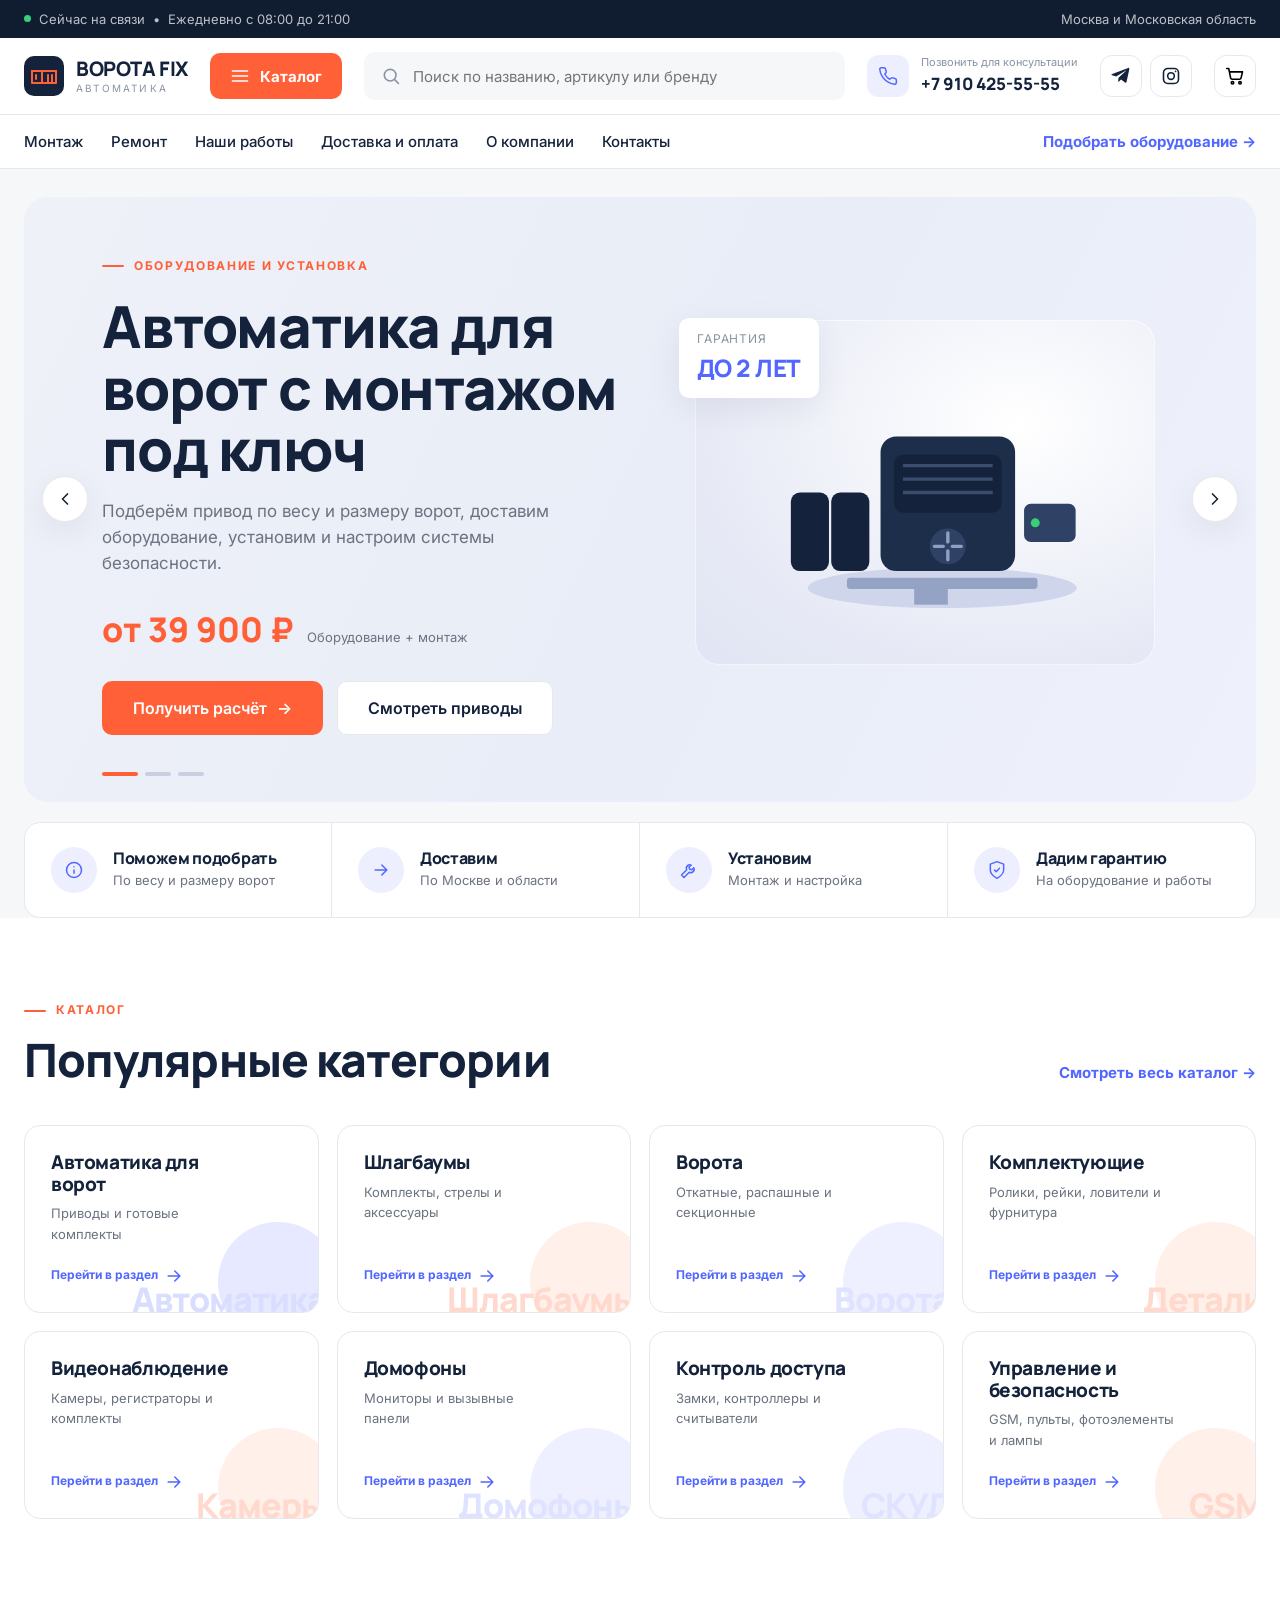
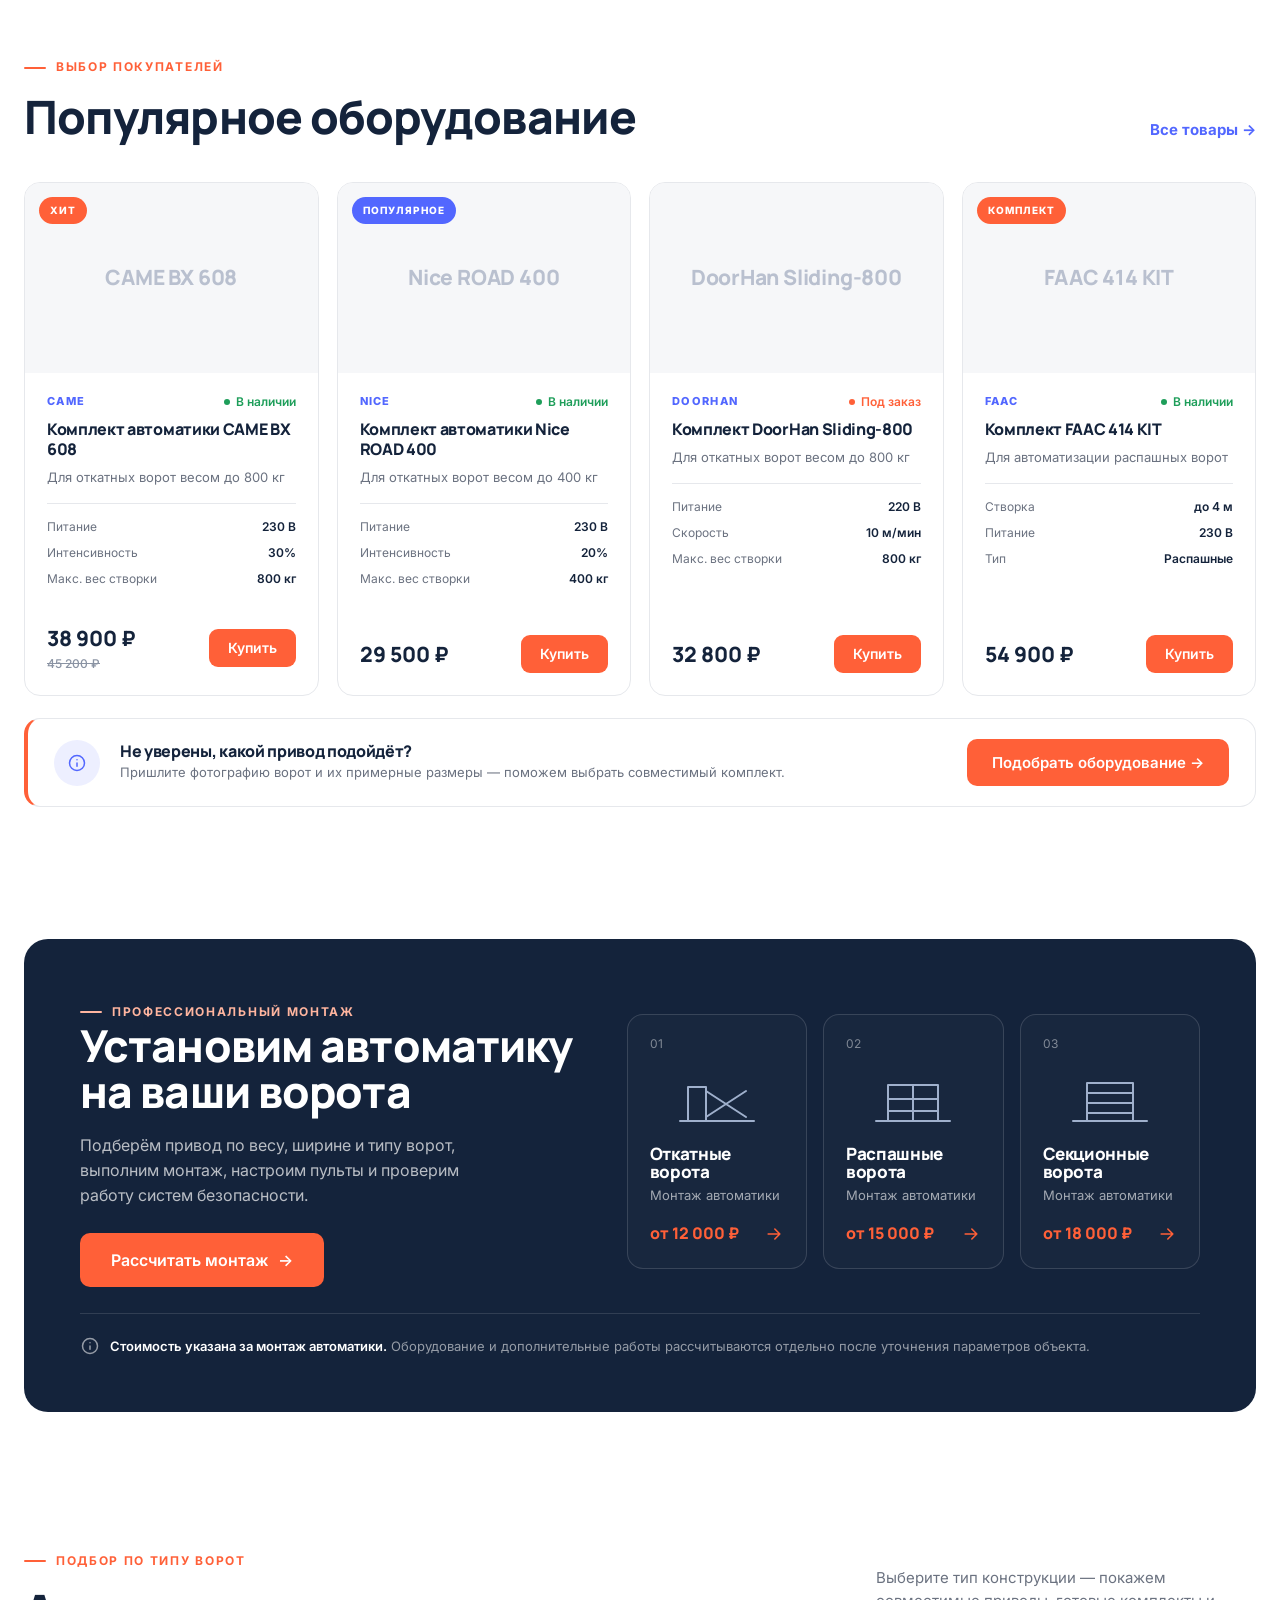
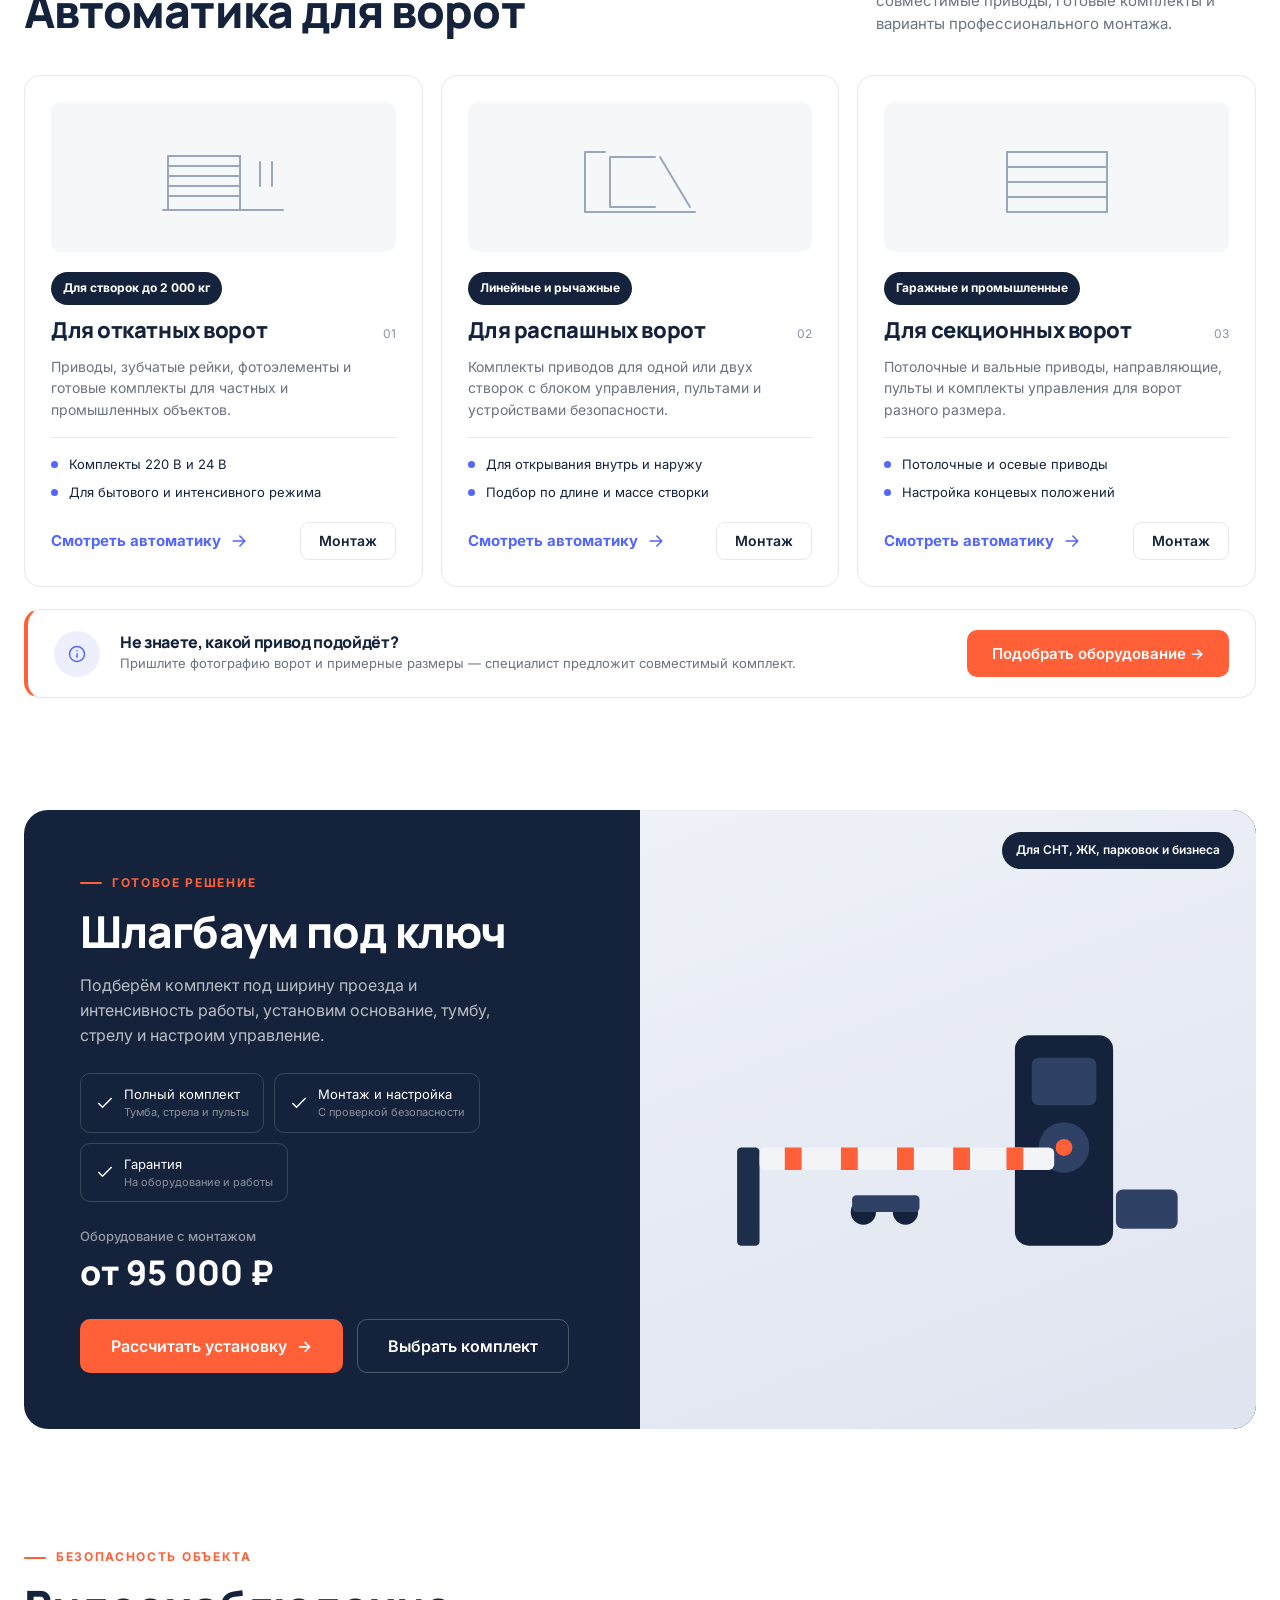
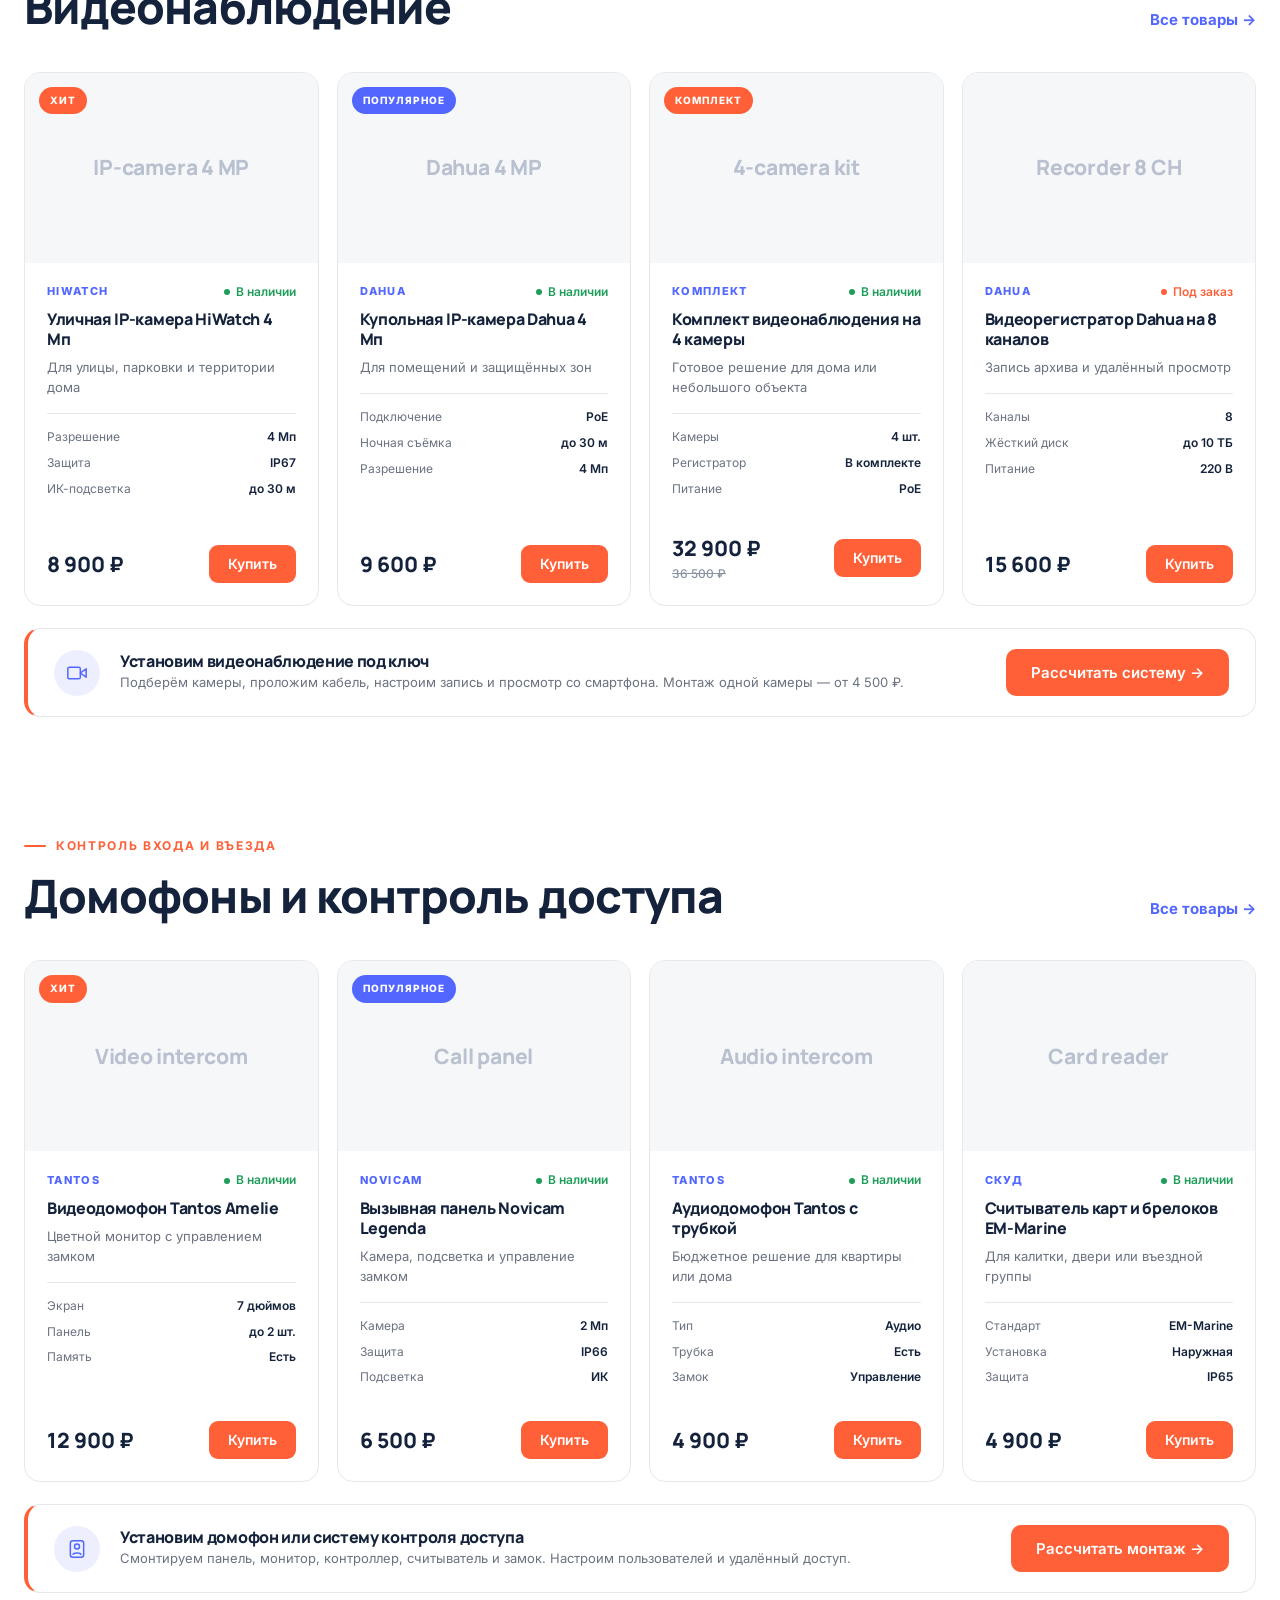
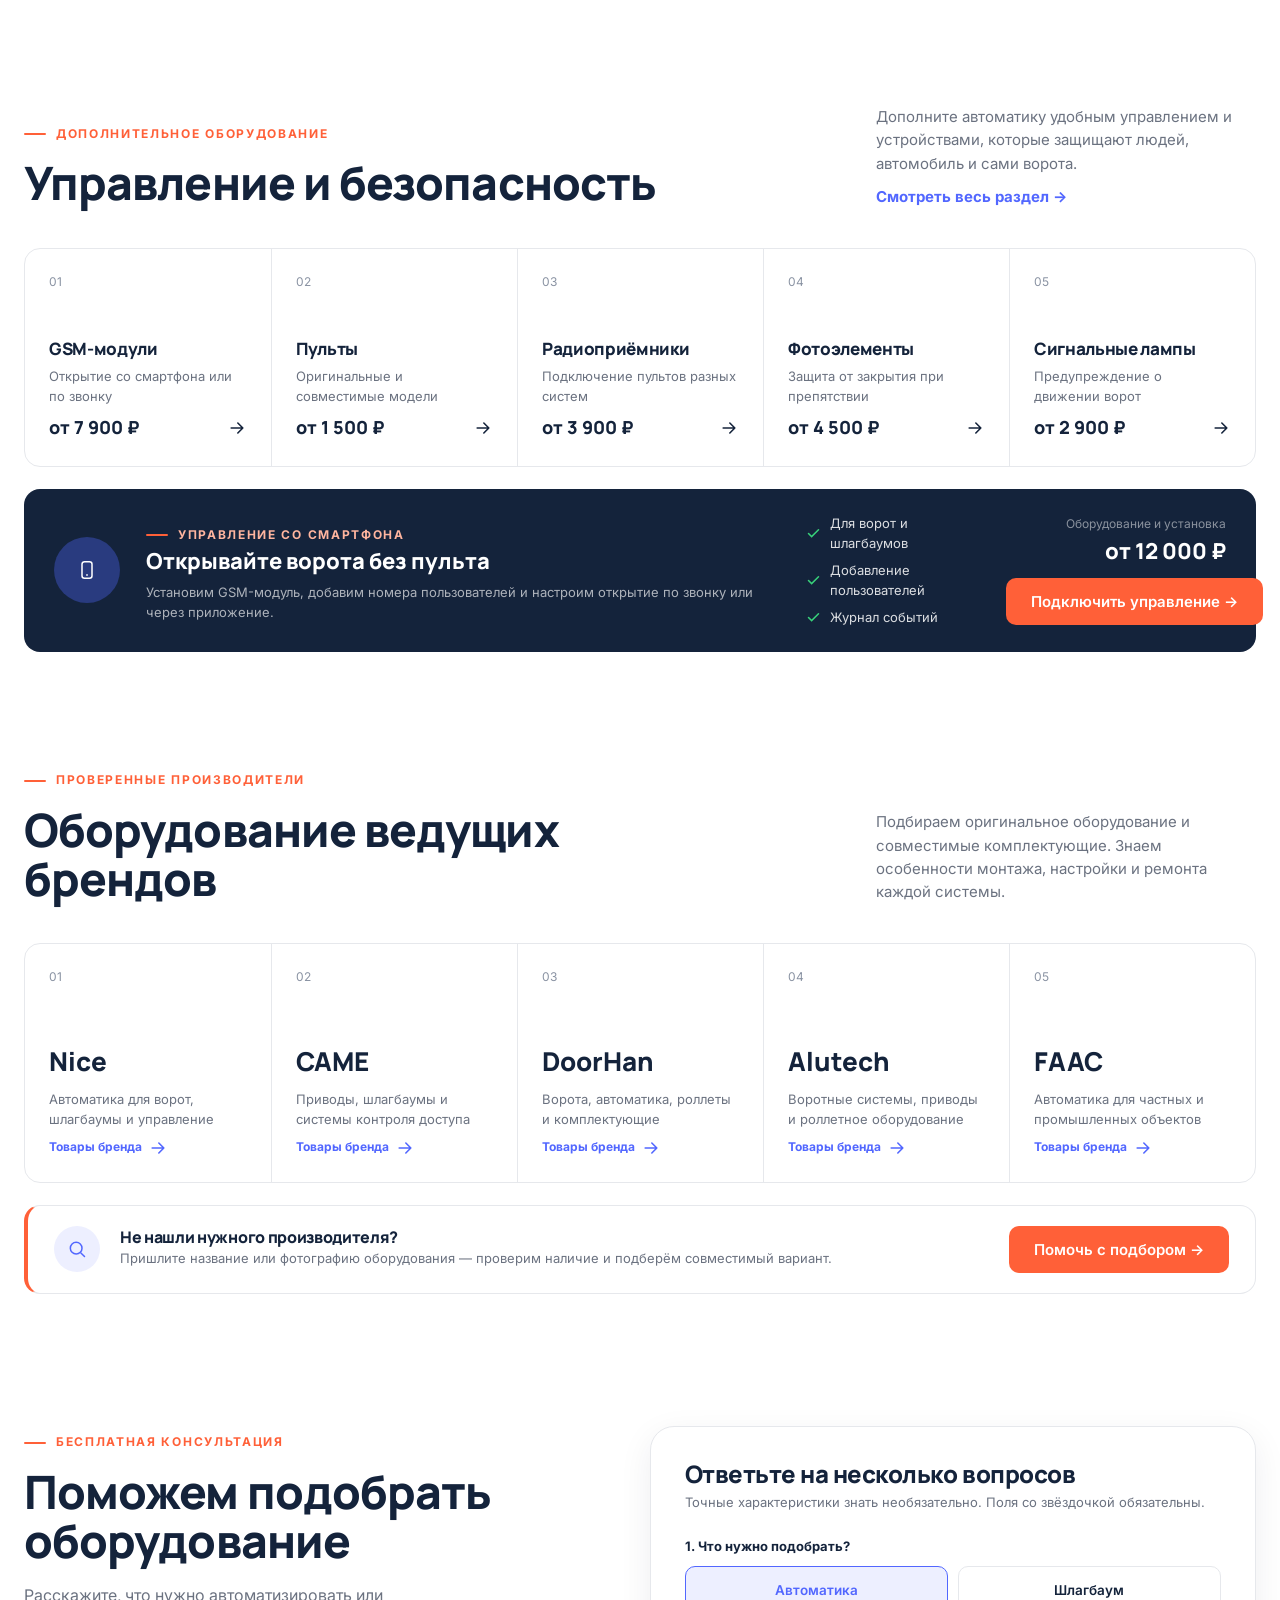
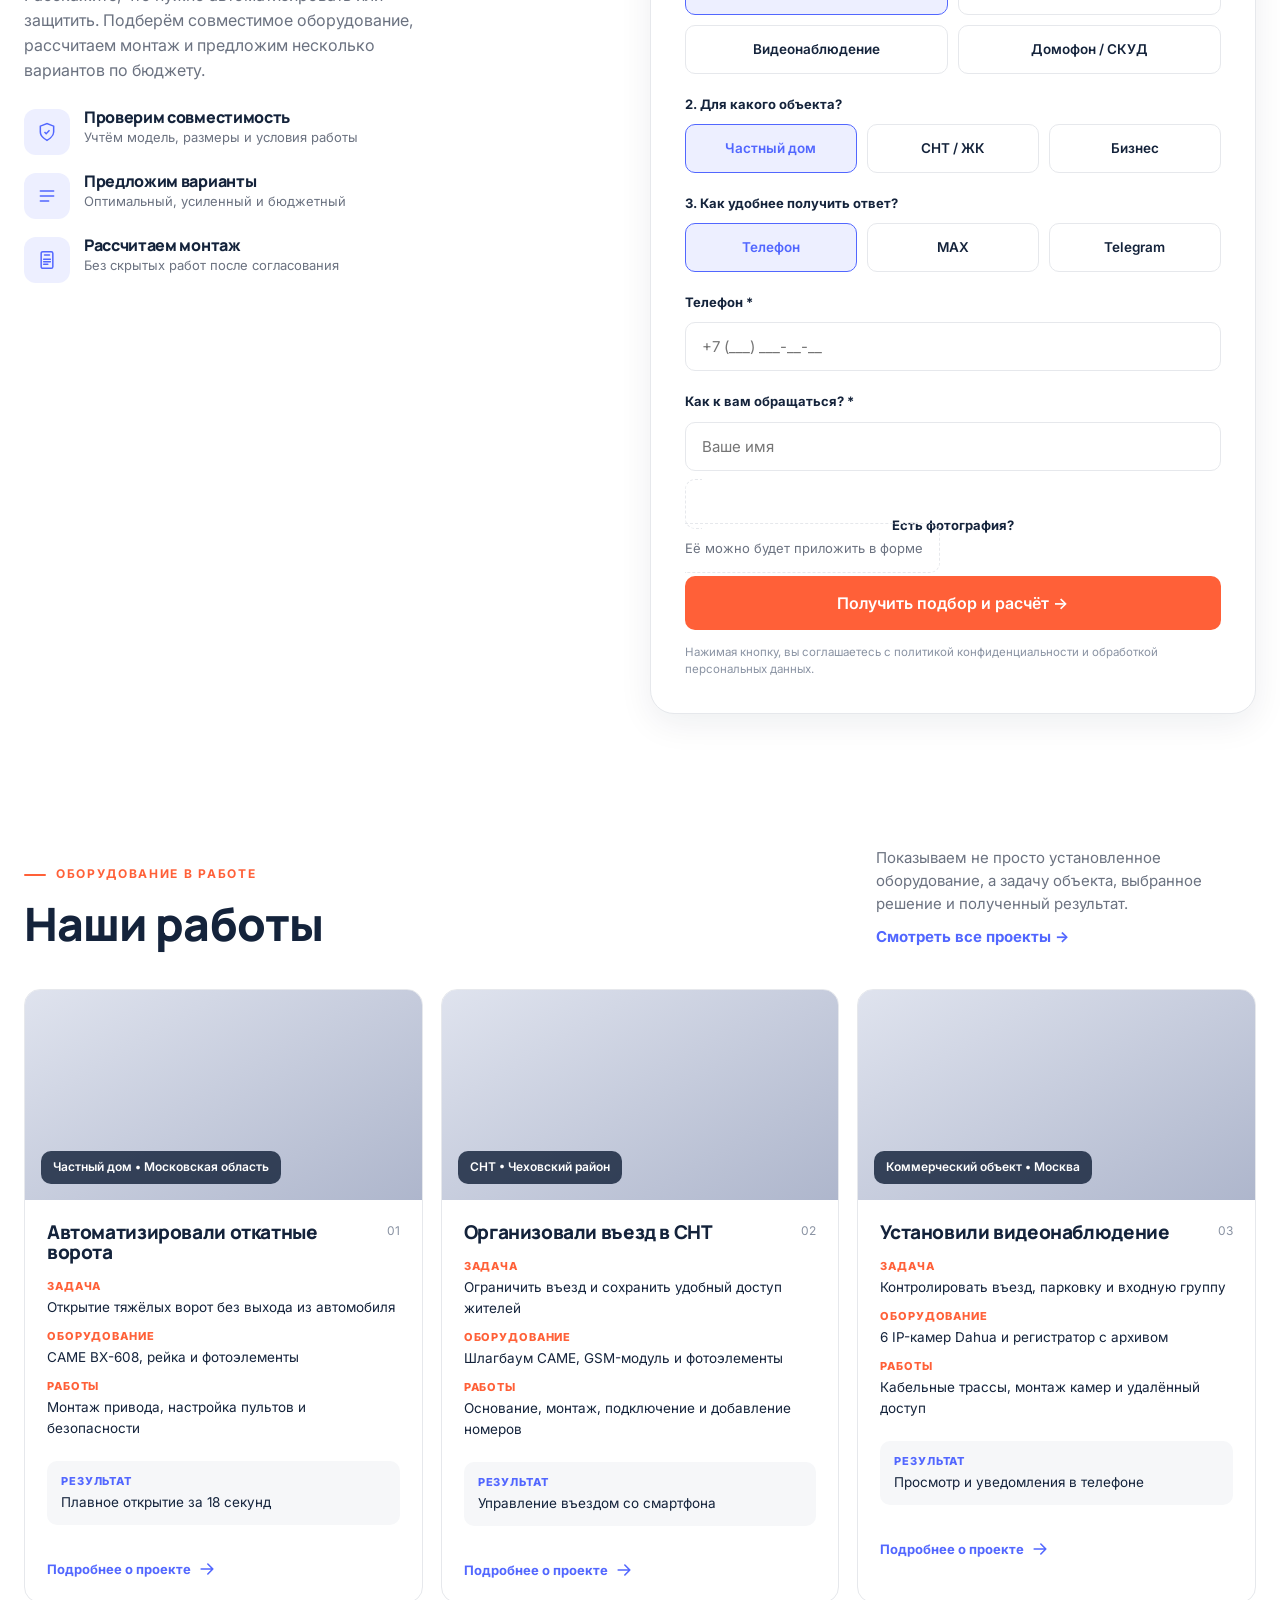
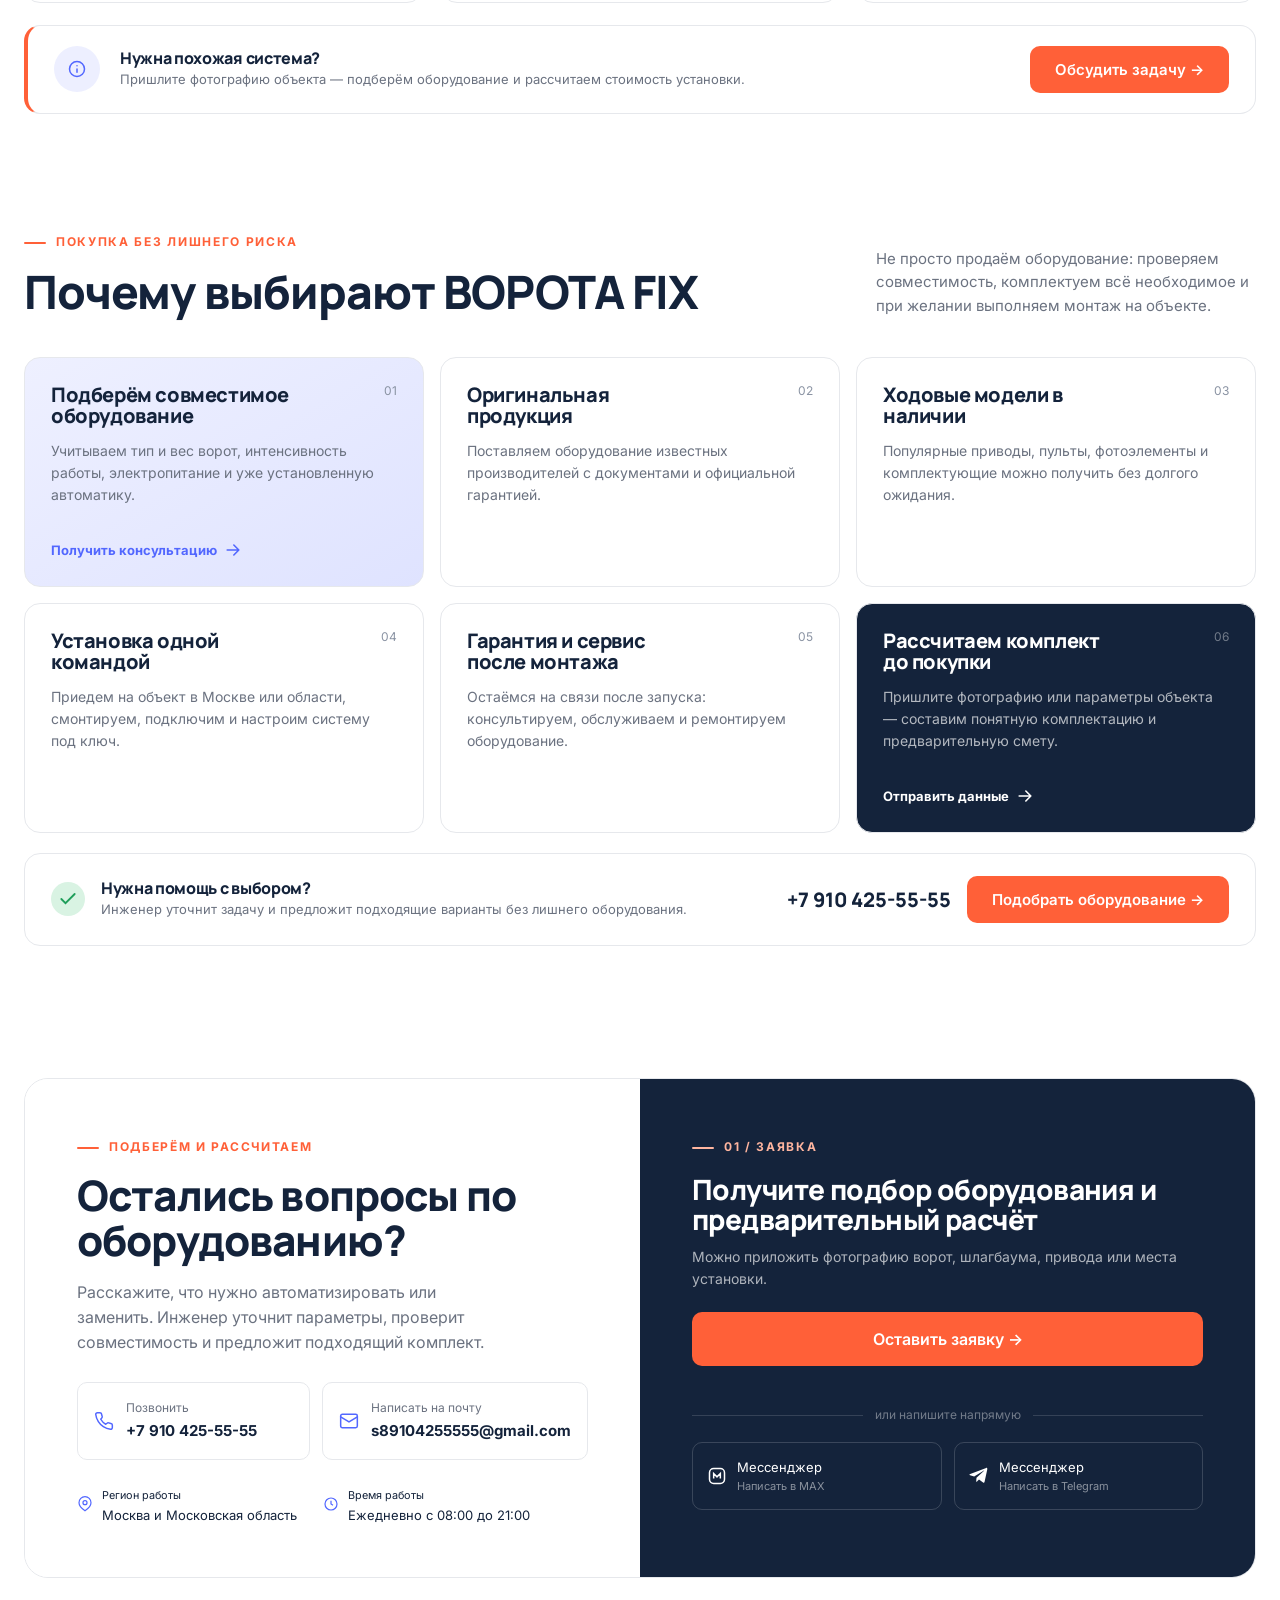
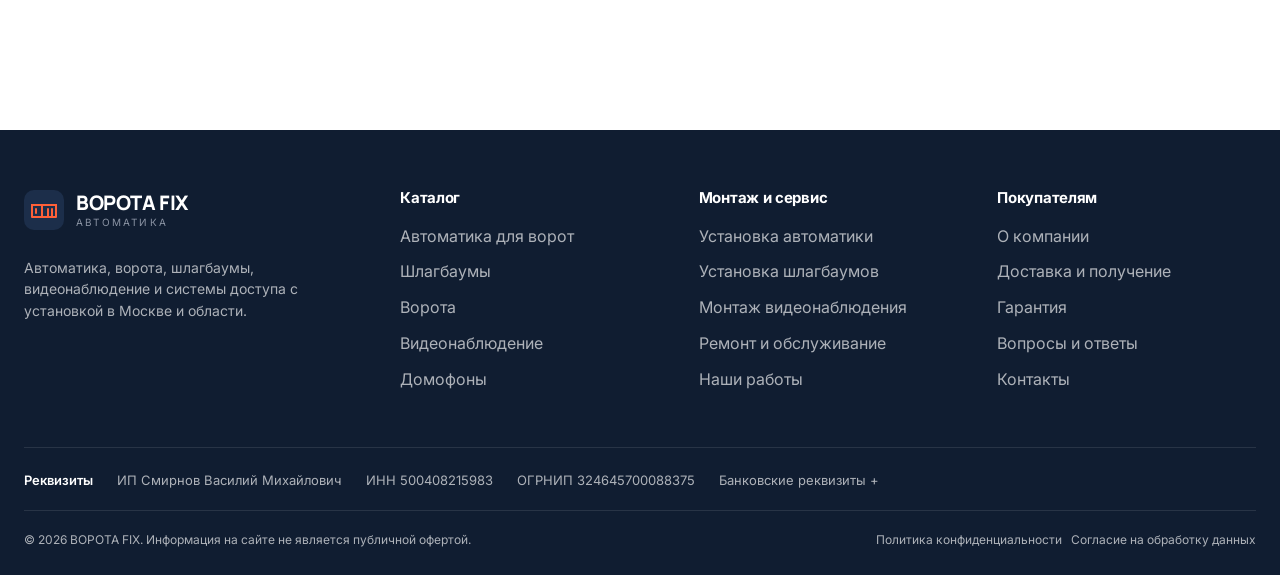
==== commit 1f0d2cc1: "Каталог: выпадающее мега-меню на десктопе и аккордеон категорий в мобильном меню" ====
--- a/index.html
+++ b/index.html
@@ -37,10 +37,10 @@
           </span>
         </a>
 
-        <a class="catalog-btn" href="catalog.html">
+        <button type="button" class="catalog-btn" data-catalog-toggle aria-expanded="false" aria-haspopup="true">
           <svg class="icon" viewBox="0 0 24 24" fill="none" stroke="currentColor" stroke-width="2" stroke-linecap="round"><path d="M3 6h18M3 12h18M3 18h18"/></svg>
           Каталог
-        </a>
+        </button>
 
         <form class="search" action="catalog.html" method="get" role="search">
           <svg class="icon" viewBox="0 0 24 24" fill="none" stroke="currentColor" stroke-width="1.9" stroke-linecap="round"><circle cx="11" cy="11" r="7"/><path d="m21 21-4.3-4.3"/></svg>
@@ -77,7 +77,13 @@
       <div class="container header__nav-inner">
         <span class="nav-label">Меню</span>
         <ul>
-          <li class="nav-catalog"><a href="catalog.html">Каталог</a></li>
+          <li class="nav-catalog">
+            <button type="button" class="nav-acc" data-submenu-toggle aria-expanded="false">
+              <span>Каталог</span>
+              <i class="nav-acc__chev"></i>
+            </button>
+            <ul class="nav-submenu" id="nav-submenu"></ul>
+          </li>
           <li><a href="#mount">Монтаж</a></li>
           <li><a href="#mount">Ремонт</a></li>
           <li><a href="#works">Наши работы</a></li>
@@ -105,8 +111,22 @@
         </div>
       </div>
     </nav>
-    <div class="nav-backdrop" id="nav-backdrop"></div>
+
+    <div class="megamenu" id="catalog-megamenu">
+      <div class="container">
+        <div class="megamenu__grid" id="catalog-megamenu-grid"></div>
+        <div class="megamenu__foot">
+          <a class="section__link" href="catalog.html">Смотреть весь каталог →</a>
+          <a class="megamenu__phone" href="tel:+79104255555" data-phone-link>
+            <svg class="icon" viewBox="0 0 24 24" fill="none" stroke="currentColor" stroke-width="1.8" stroke-linecap="round" stroke-linejoin="round"><path d="M22 16.9v3a2 2 0 0 1-2.2 2 19.8 19.8 0 0 1-8.6-3.1 19.5 19.5 0 0 1-6-6A19.8 19.8 0 0 1 2.1 4.2 2 2 0 0 1 4.1 2h3a2 2 0 0 1 2 1.7c.1.9.4 1.8.7 2.6a2 2 0 0 1-.5 2.1L8.1 9.9a16 16 0 0 0 6 6l1.5-1.2a2 2 0 0 1 2.1-.5c.8.3 1.7.6 2.6.7a2 2 0 0 1 1.7 2z"/></svg>
+            <span data-phone>+7 910 425-55-55</span>
+          </a>
+        </div>
+      </div>
+    </div>
   </header>
+
+  <div class="nav-backdrop" id="nav-backdrop"></div>
 
   <main>
     <!-- ======= HERO ======= -->
--- a/css/style.css
+++ b/css/style.css
@@ -198,12 +198,48 @@
   gap: 10px;
   background: var(--orange);
   color: #fff;
+  font-family: var(--font-body);
+  font-size: 15px;
   font-weight: 700;
   border: none;
   border-radius: var(--r-sm);
   padding: 13px 20px;
+  cursor: pointer;
 }
 .catalog-btn:hover { background: var(--orange-d); }
+.catalog-btn .icon { transition: transform 0.25s ease; }
+.catalog-btn.is-open .icon { transform: rotate(-90deg); }
+
+/* Мега-меню каталога (desktop) */
+.megamenu {
+  position: absolute;
+  left: 0; right: 0; top: 100%;
+  background: #fff;
+  border-bottom: 1px solid var(--border);
+  box-shadow: 0 30px 70px rgba(20, 35, 59, 0.16);
+  padding: 26px 0 30px;
+  opacity: 0;
+  visibility: hidden;
+  transform: translateY(-10px);
+  transition: opacity 0.25s ease, transform 0.25s ease, visibility 0.25s;
+  z-index: 5;
+}
+.megamenu.is-open { opacity: 1; visibility: visible; transform: none; }
+.megamenu__grid { display: grid; grid-template-columns: repeat(4, minmax(0, 1fr)); gap: 12px; }
+.megamenu__item {
+  display: flex;
+  flex-direction: column;
+  gap: 5px;
+  padding: 16px 18px;
+  border: 1px solid var(--border);
+  border-radius: 14px;
+  transition: border-color 0.18s ease, box-shadow 0.18s ease, transform 0.18s ease;
+}
+.megamenu__item:hover { border-color: var(--navy); box-shadow: var(--shadow); transform: translateY(-2px); }
+.megamenu__item b { font-family: var(--font-head); font-weight: 800; font-size: 16px; }
+.megamenu__item span { font-size: 12.5px; color: var(--muted); }
+.megamenu__foot { display: flex; align-items: center; justify-content: space-between; gap: 16px; margin-top: 20px; flex-wrap: wrap; }
+.megamenu__phone { display: inline-flex; align-items: center; gap: 10px; font-family: var(--font-head); font-weight: 800; font-size: 18px; }
 
 .search {
   flex: 1;
@@ -1243,8 +1279,51 @@
   .header__nav li a:hover { color: var(--orange); }
   .header__nav li a:hover::after { border-color: var(--orange); }
   .header__nav .nav-catalog { display: block; }
-  .header__nav .nav-catalog a { color: var(--indigo); }
   .header__nav .nav-cta-wrap { display: none; }
+  .nav-acc {
+    width: 100%;
+    display: flex;
+    align-items: center;
+    justify-content: space-between;
+    background: none;
+    border: none;
+    padding: 15px 2px;
+    border-bottom: 1px solid var(--border);
+    font-family: var(--font-body);
+    font-size: 16px;
+    font-weight: 700;
+    color: var(--indigo);
+    cursor: pointer;
+  }
+  .nav-acc__chev {
+    width: 8px; height: 8px;
+    border-right: 2px solid #c3c9d6;
+    border-bottom: 2px solid #c3c9d6;
+    transform: rotate(45deg);
+    transition: transform 0.28s ease;
+  }
+  .nav-acc.is-open .nav-acc__chev { transform: rotate(225deg); }
+  .header__nav .nav-submenu {
+    max-height: 0;
+    overflow: hidden;
+    gap: 0;
+    transition: max-height 0.34s ease;
+    background: var(--bg);
+    border-radius: 12px;
+  }
+  .header__nav .nav-submenu.is-open { max-height: 560px; margin: 4px 0 8px; }
+  .header__nav .nav-submenu li { width: 100%; }
+  .header__nav .nav-submenu li a {
+    display: block;
+    padding: 12px 16px;
+    border-bottom: 1px solid var(--border);
+    font-size: 15px;
+    font-weight: 500;
+    color: var(--text);
+  }
+  .header__nav .nav-submenu li:last-child a { border-bottom: none; }
+  .header__nav .nav-submenu li a::after { display: none; }
+  .megamenu { display: none; }
   .nav-mobile { display: flex; flex-direction: column; gap: 14px; }
   .nav-mobile .nav-label { padding-top: 6px; }
   .nav-mobile__phone {
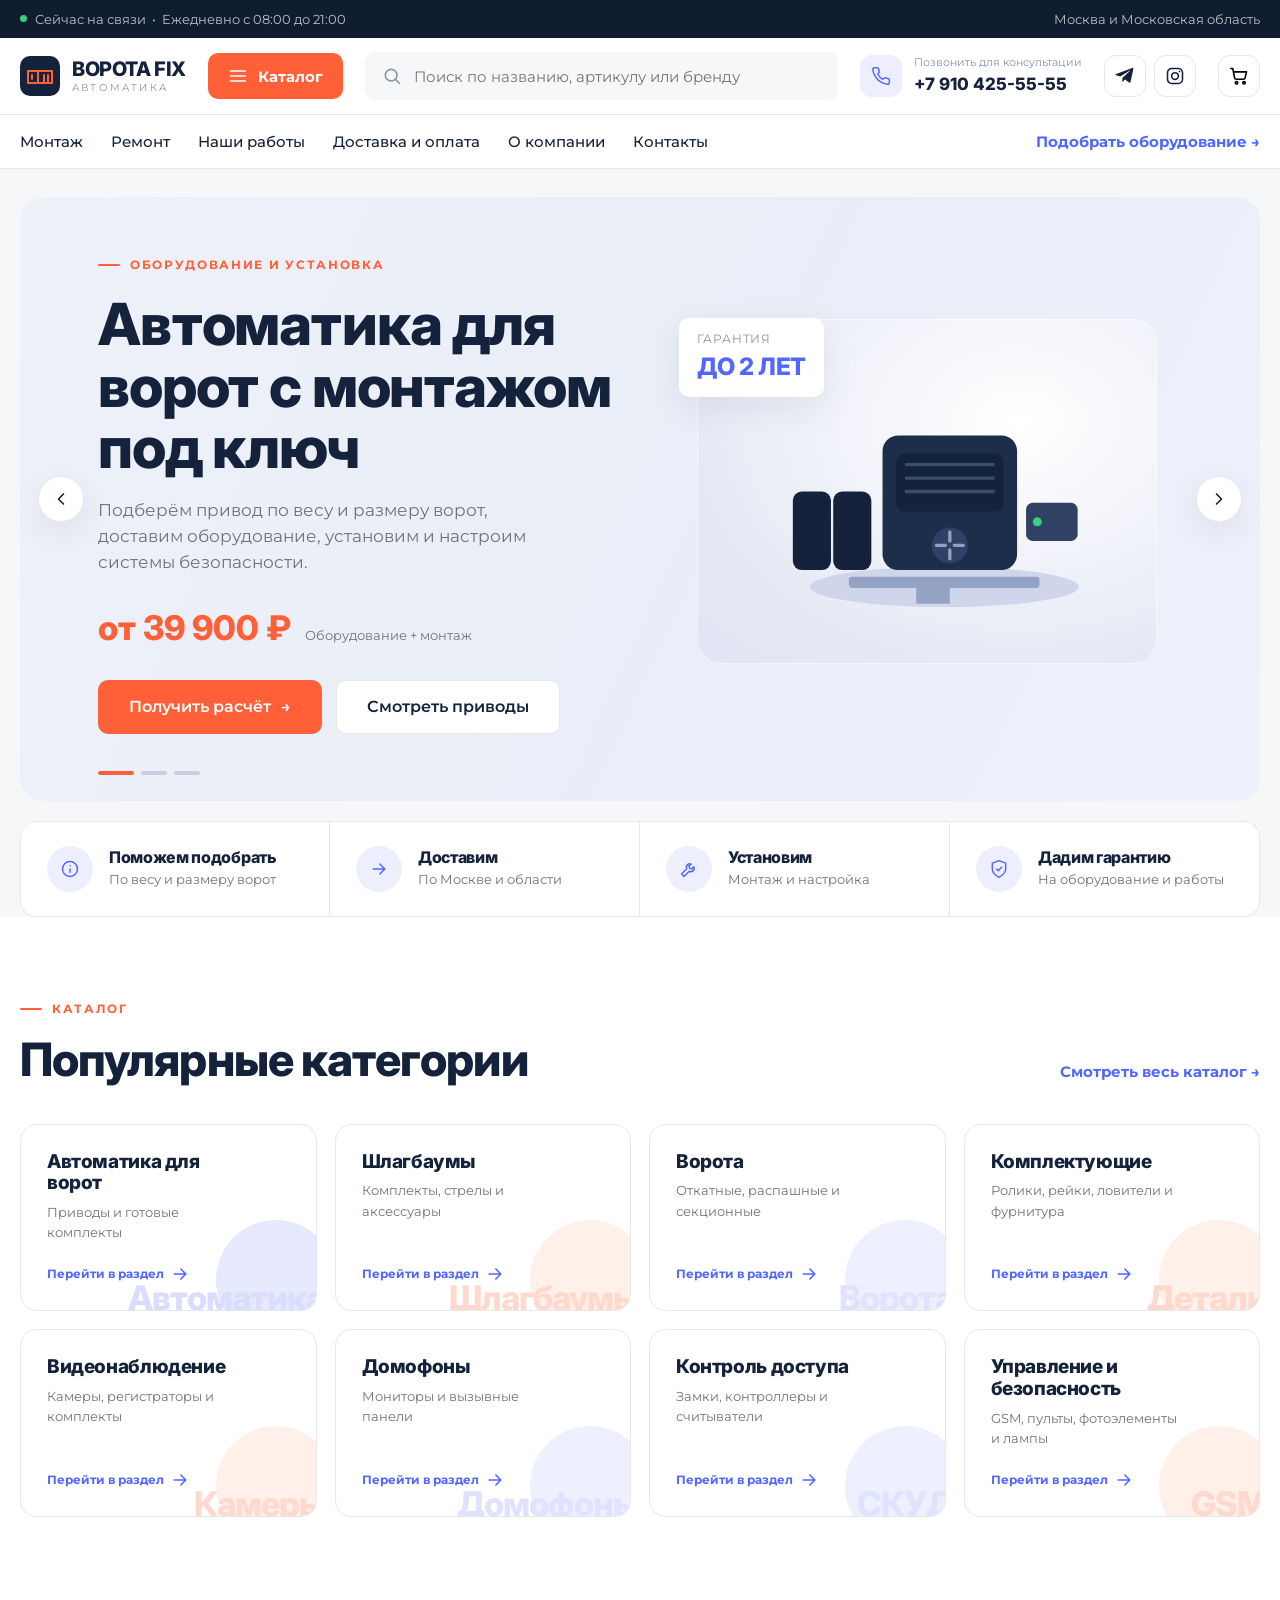
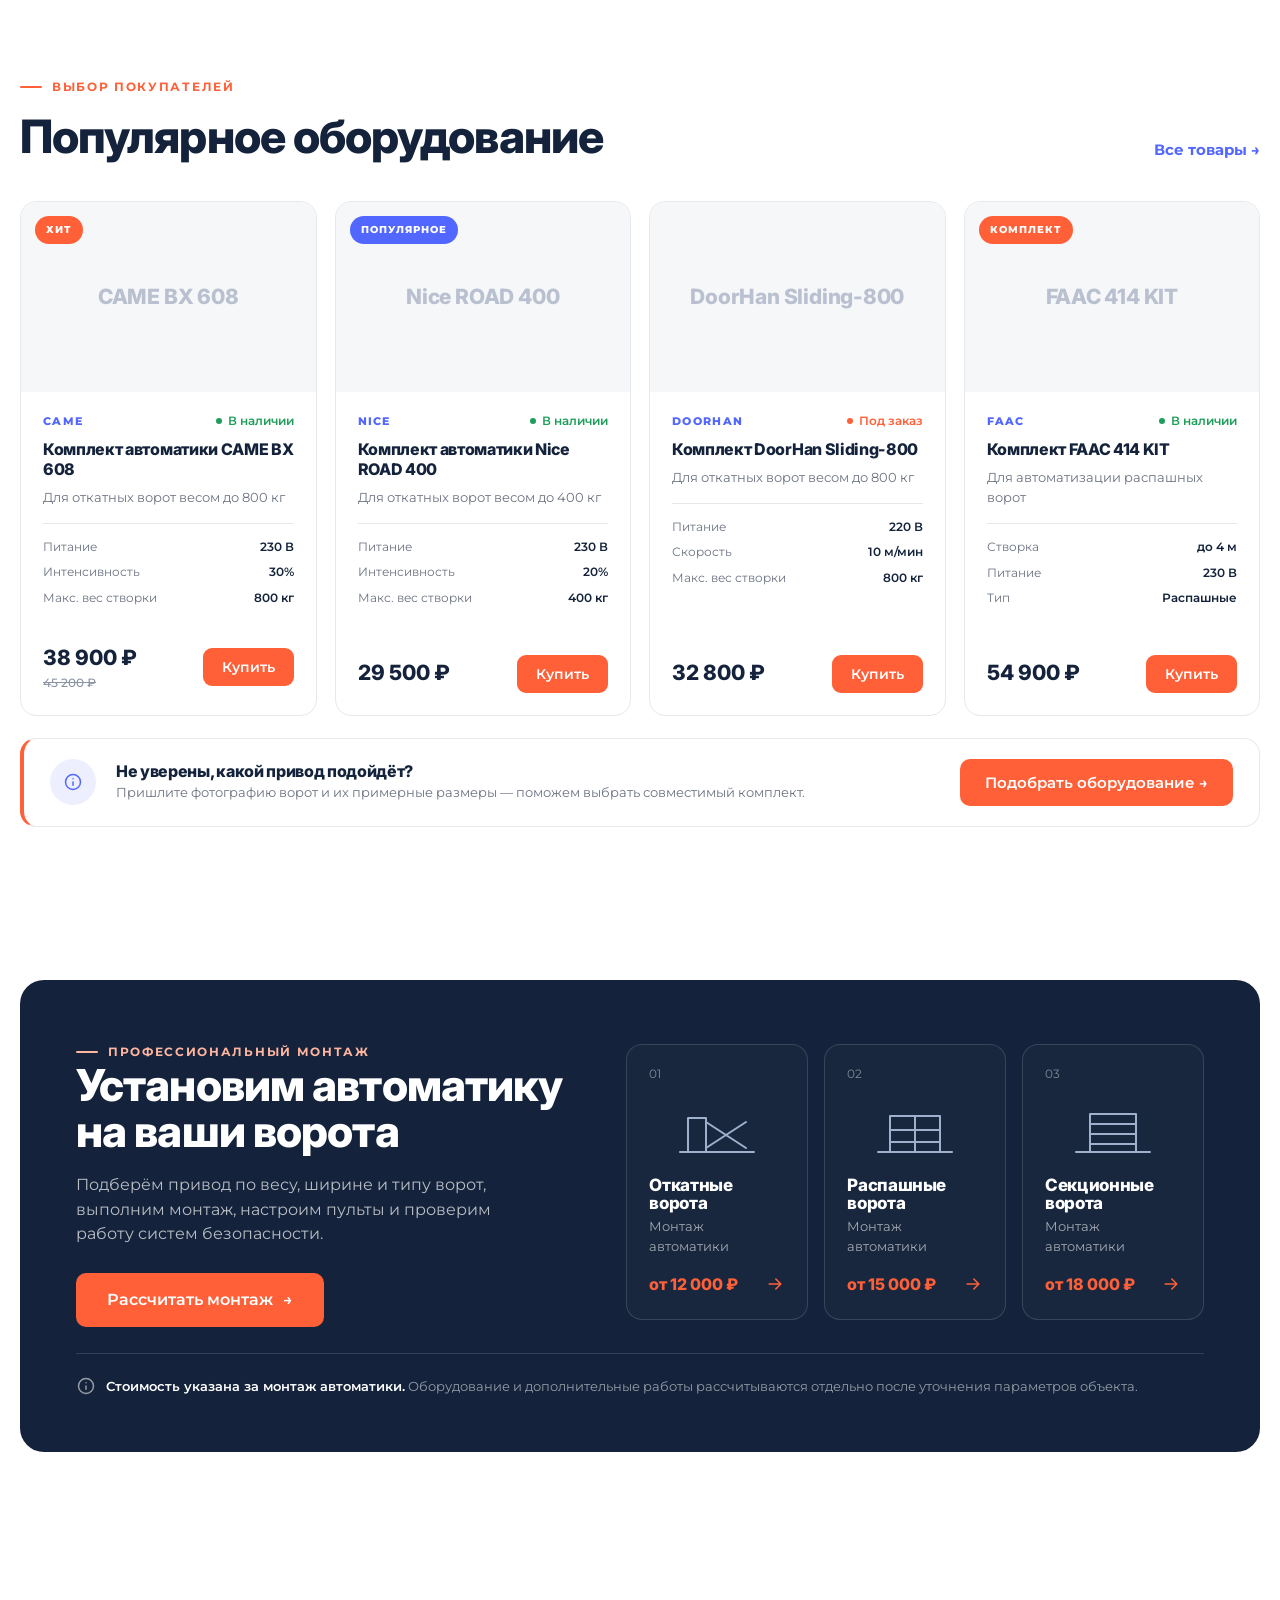
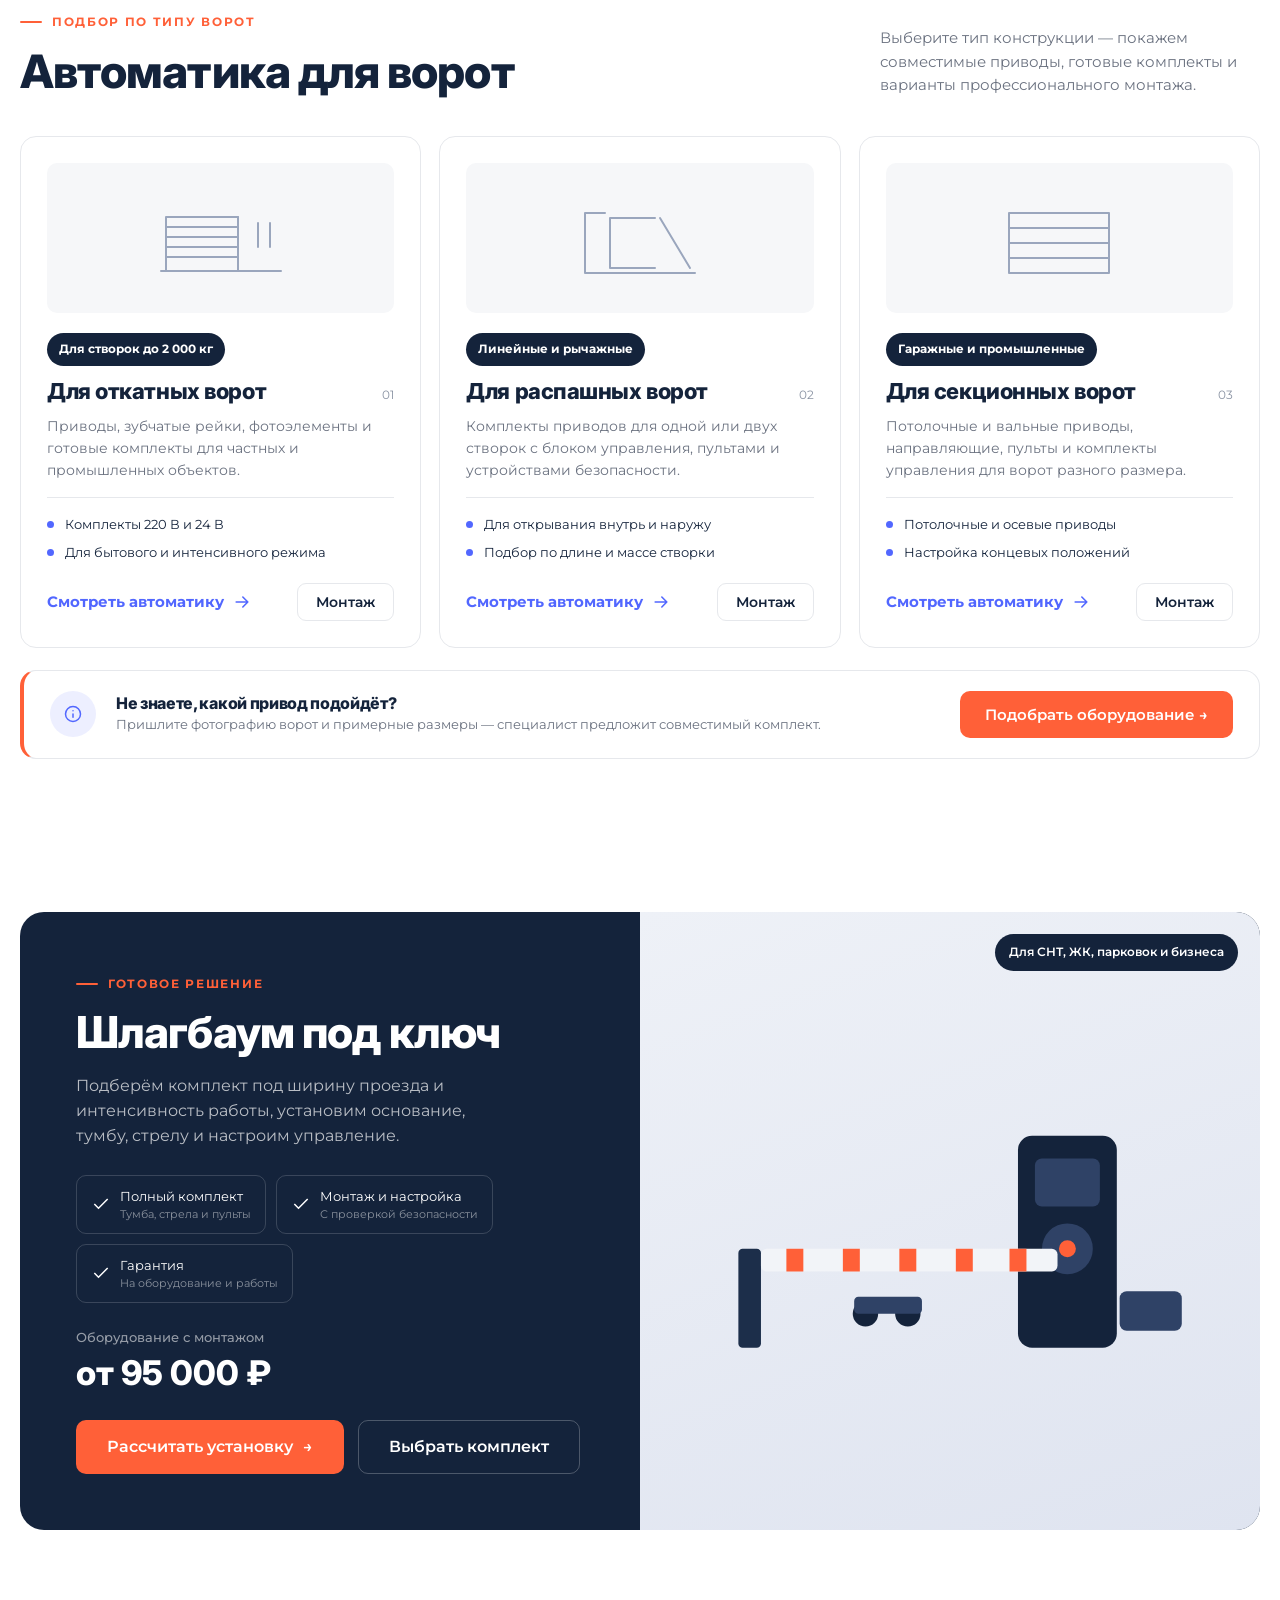
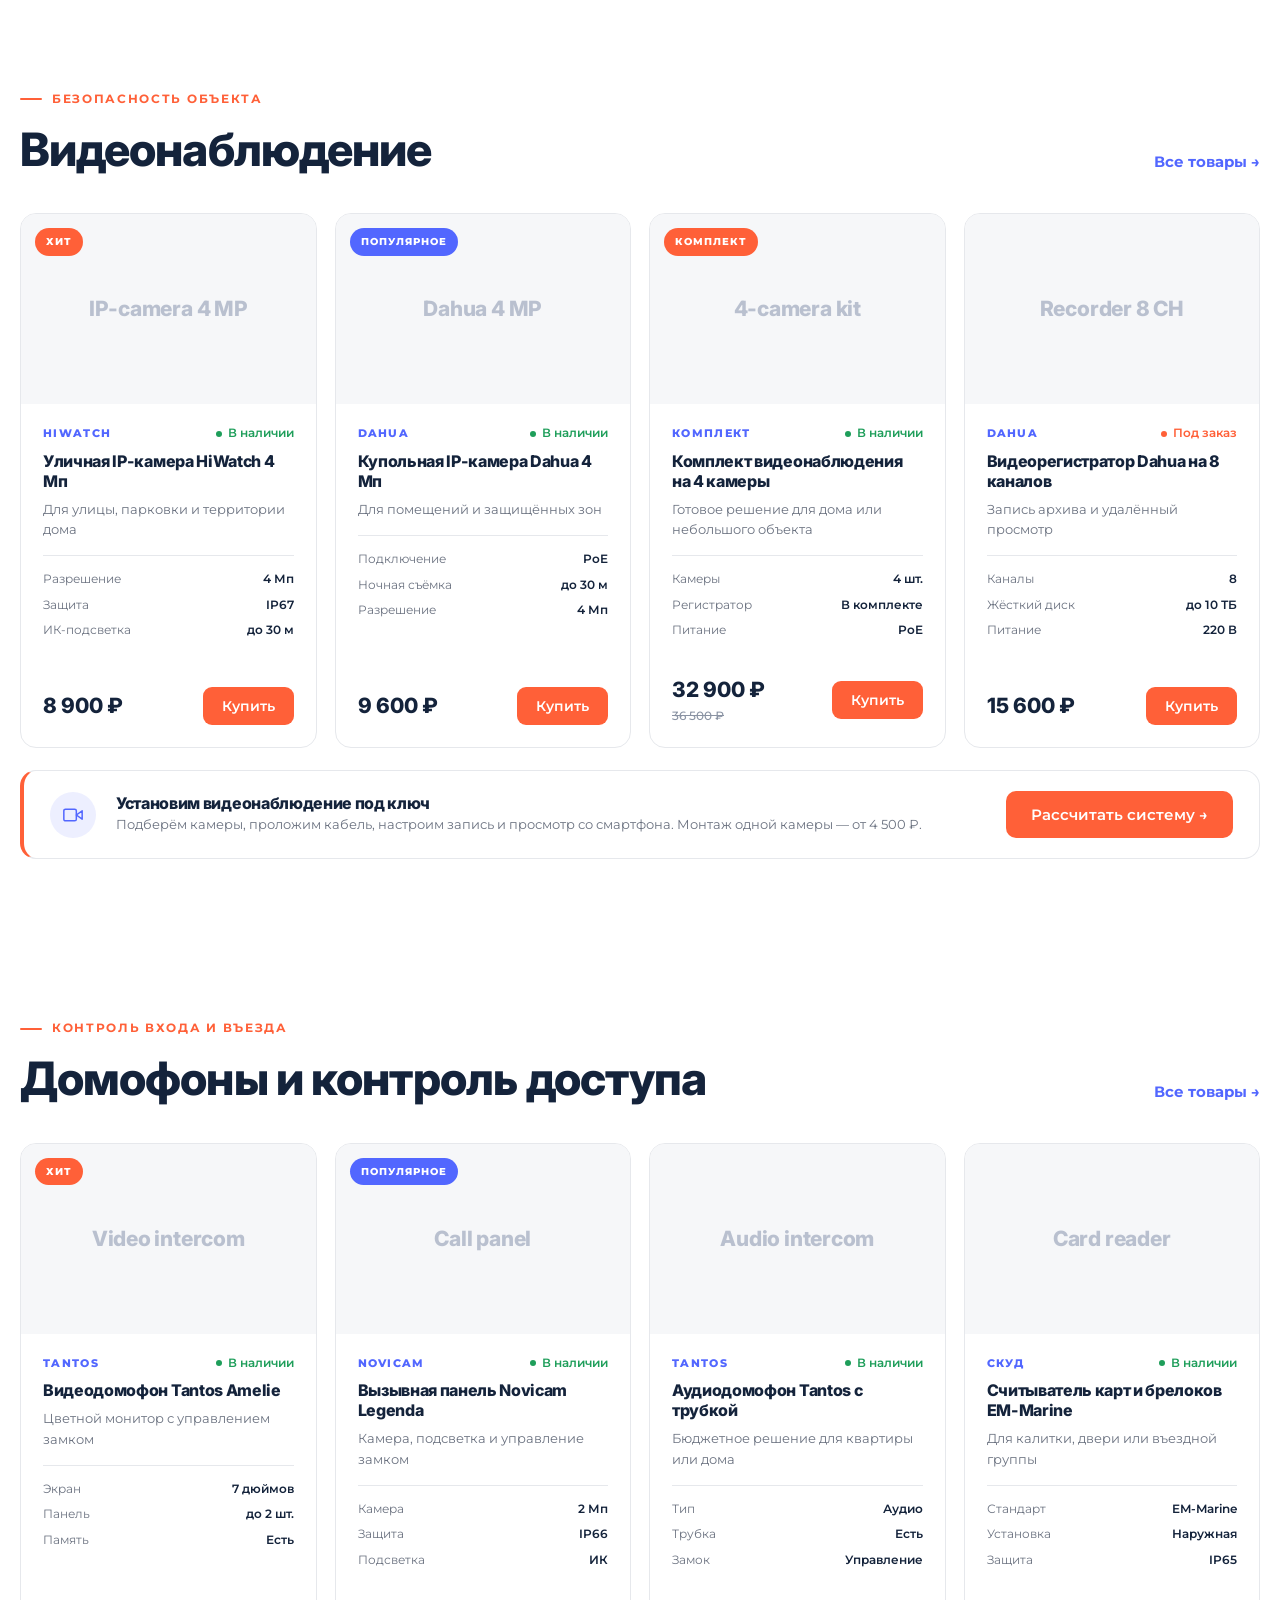
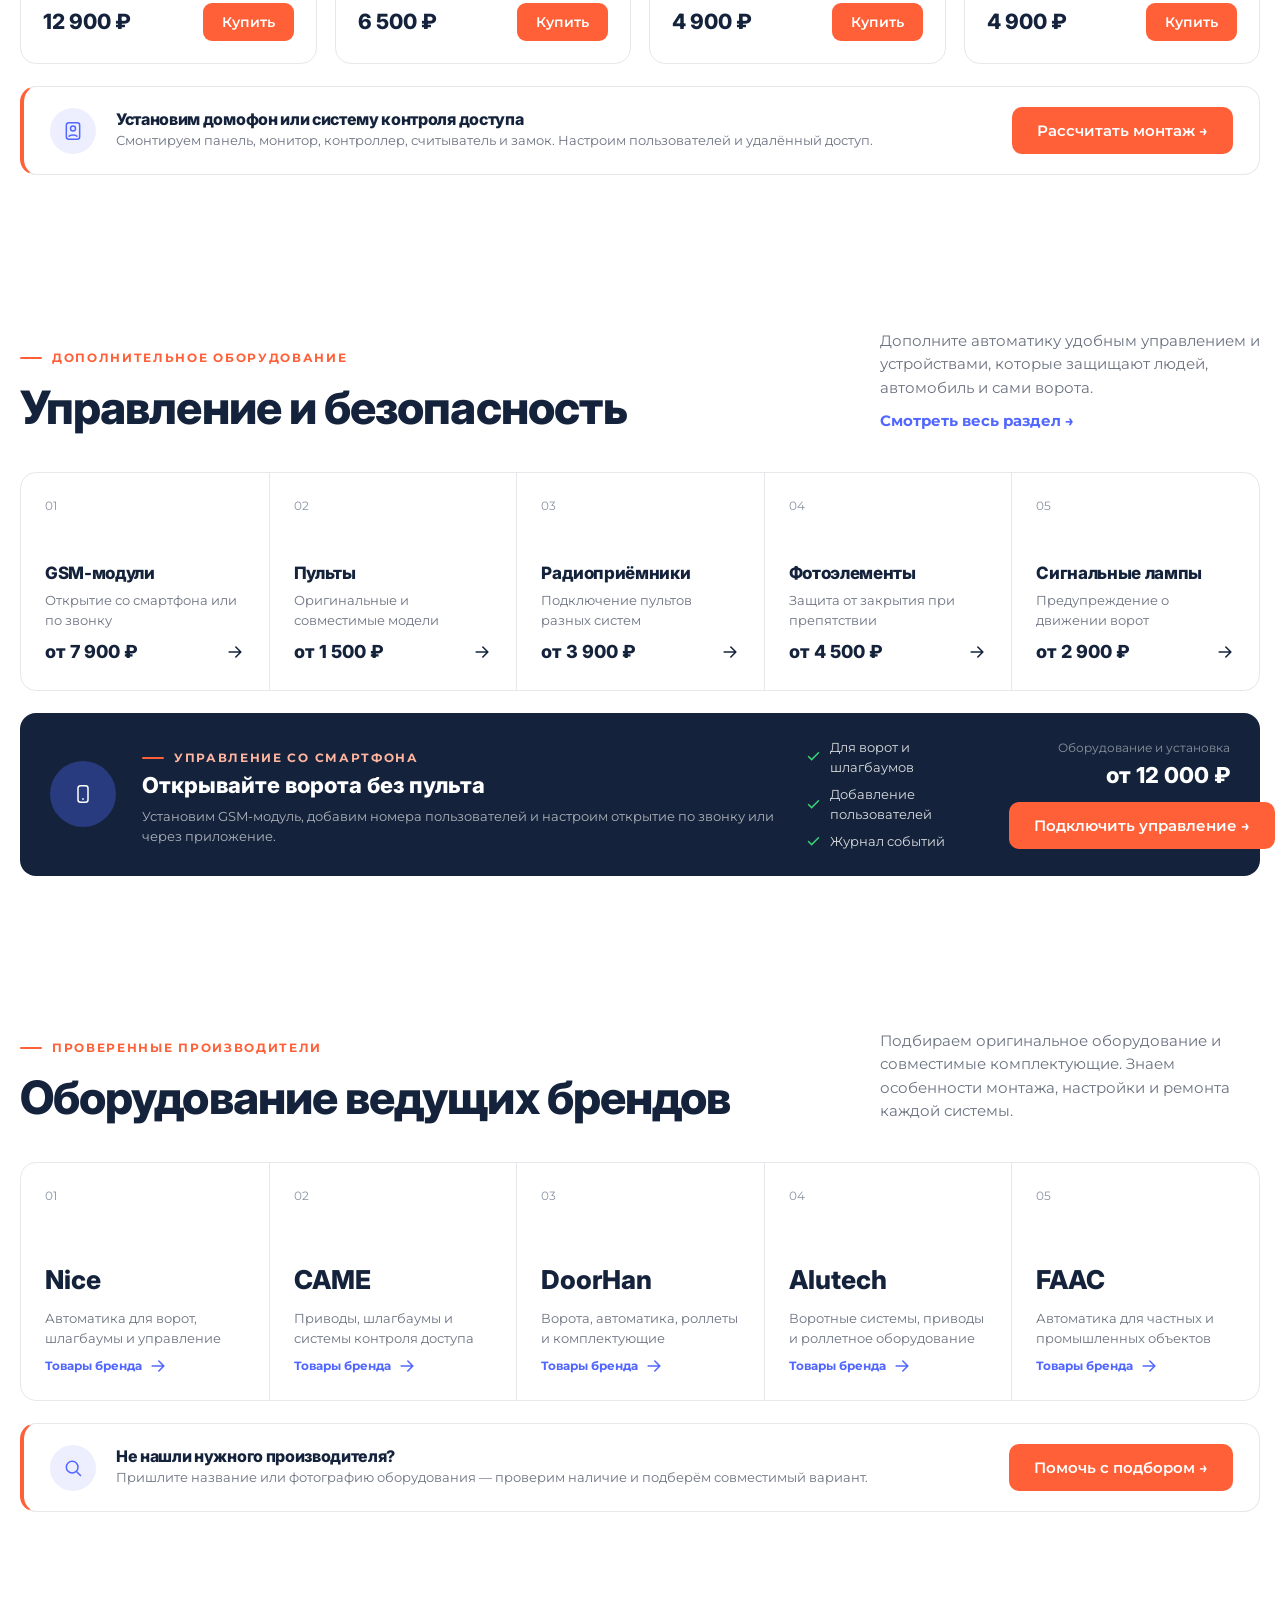
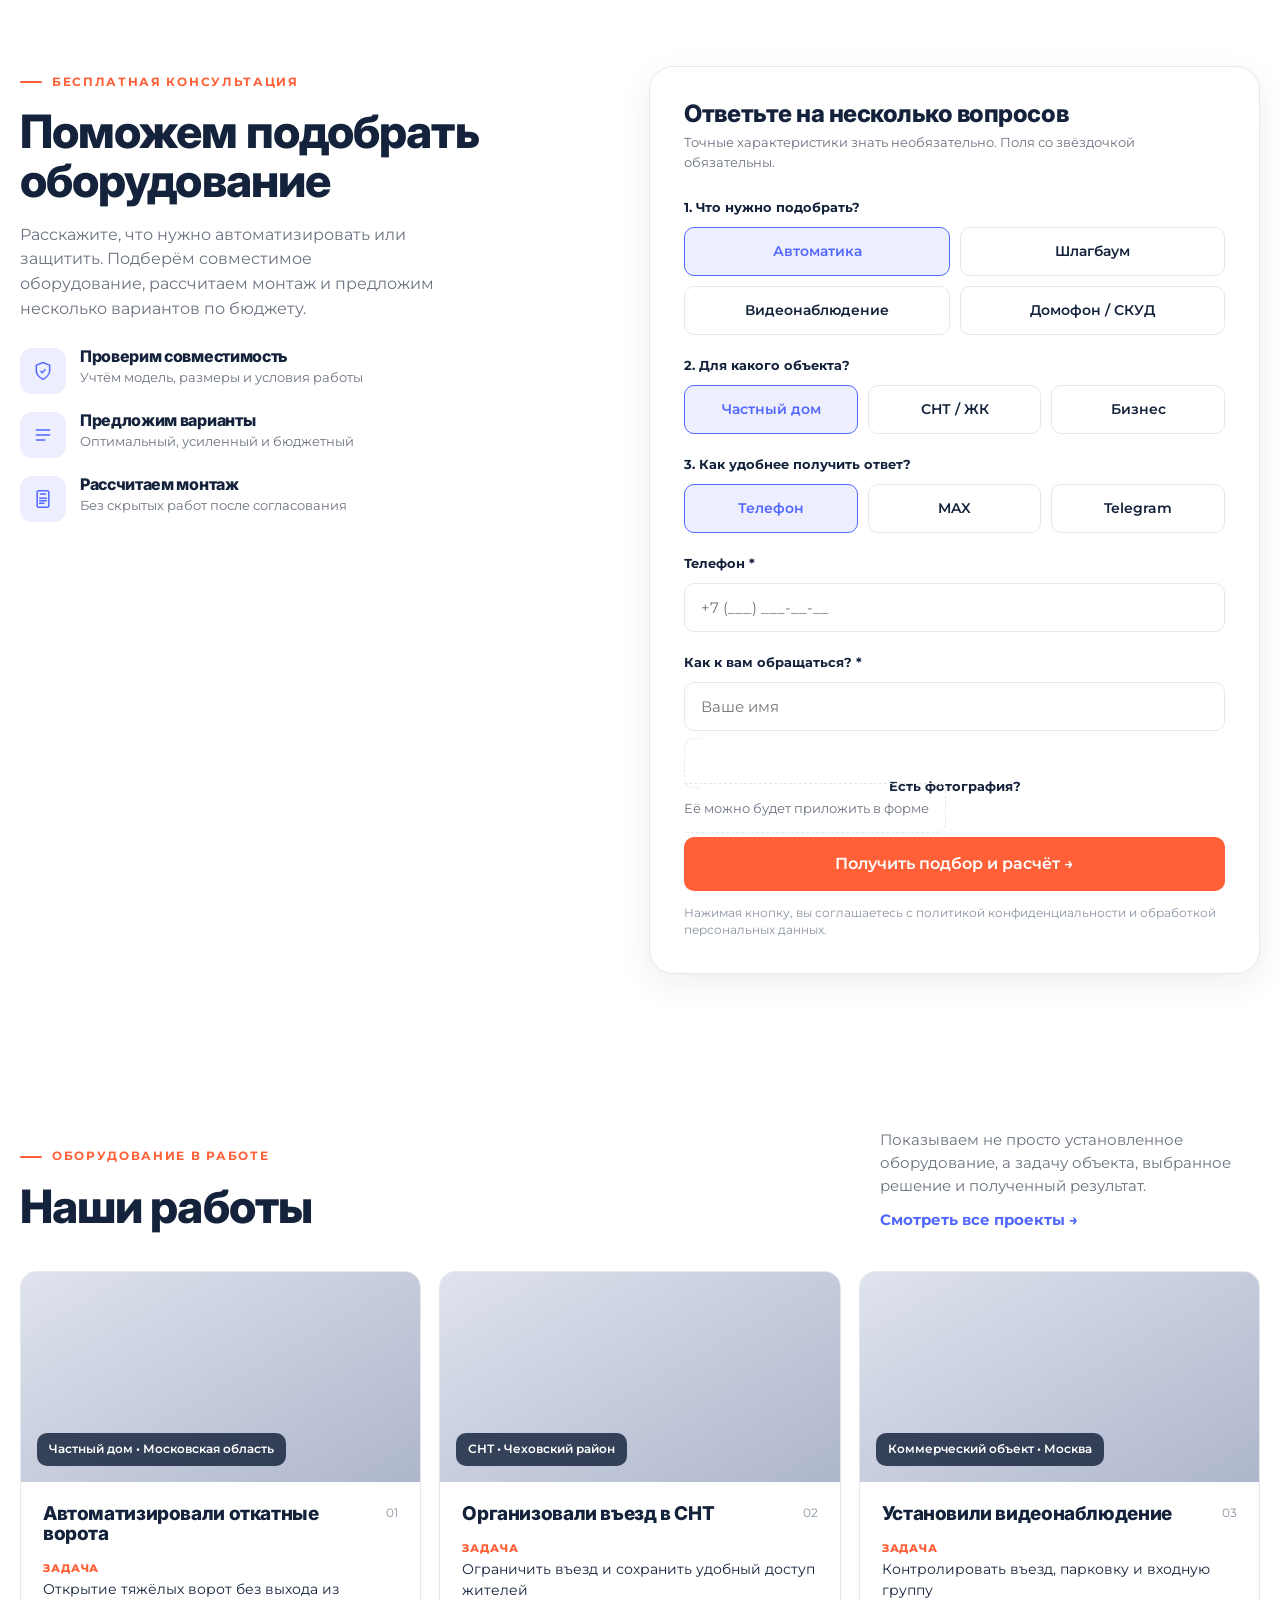
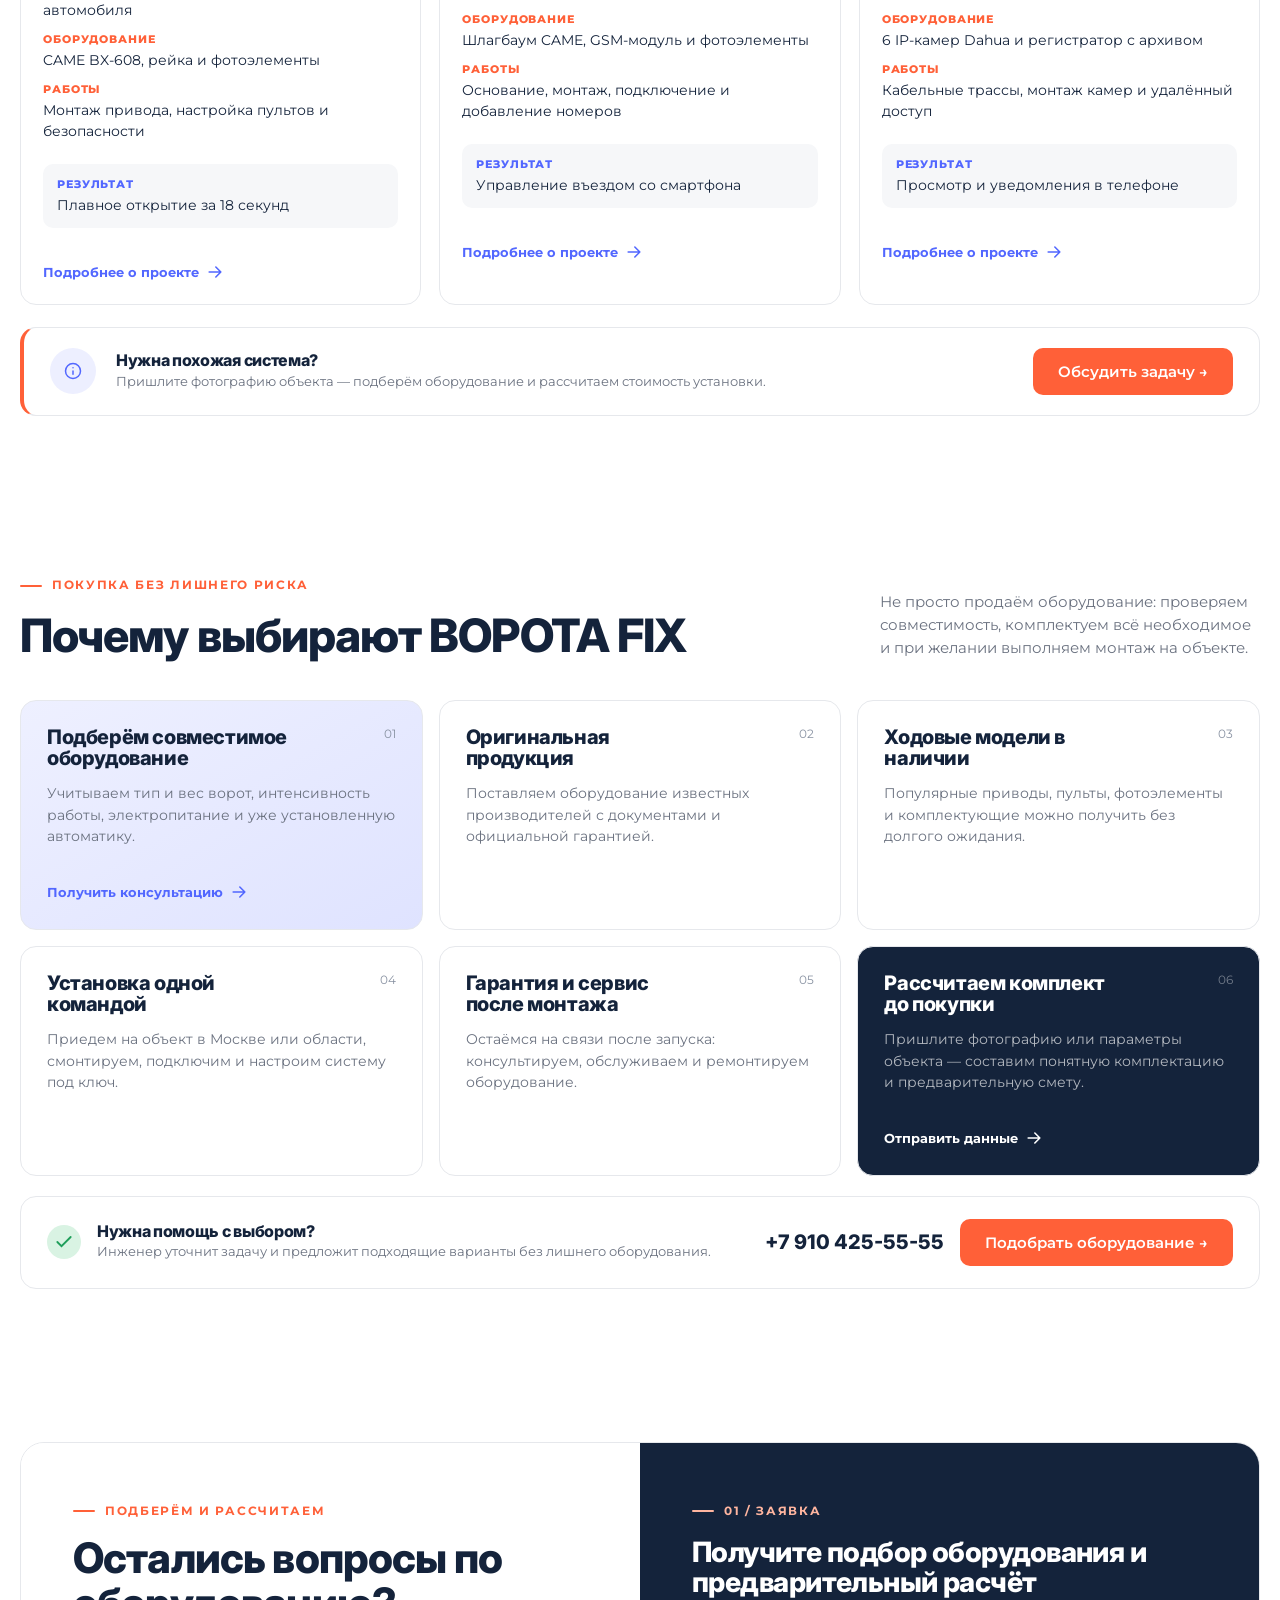
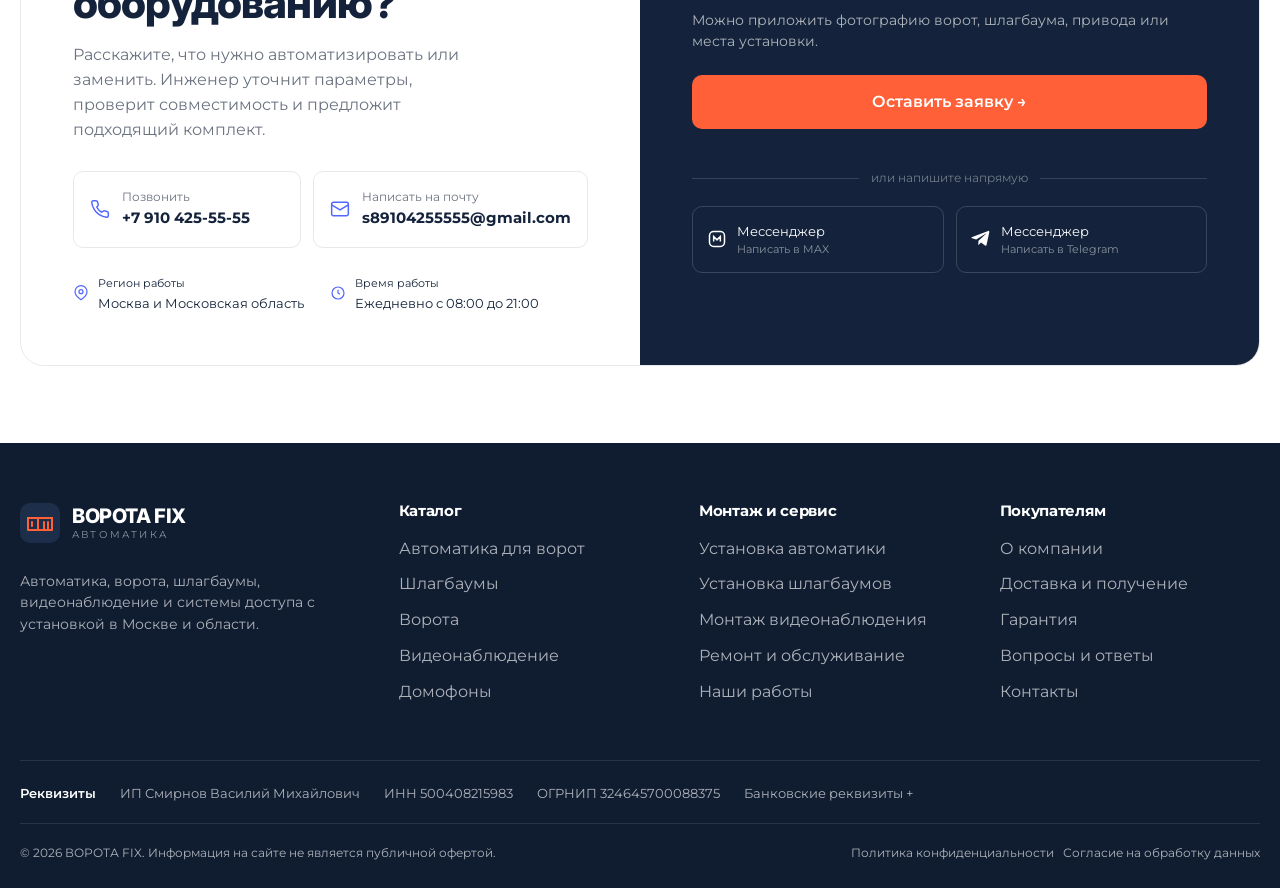
==== commit 91de7cb7: "UI: мобильное меню (фиксы, соцсети, телефон), крестик у кнопки Каталог, шрифты Inter+Montserrat, кон" ====
--- a/index.html
+++ b/index.html
@@ -38,7 +38,11 @@
         </a>
 
         <button type="button" class="catalog-btn" data-catalog-toggle aria-expanded="false" aria-haspopup="true">
-          <svg class="icon" viewBox="0 0 24 24" fill="none" stroke="currentColor" stroke-width="2" stroke-linecap="round"><path d="M3 6h18M3 12h18M3 18h18"/></svg>
+          <svg class="catalog-btn__icon" viewBox="0 0 24 24" fill="none" stroke="currentColor" stroke-width="2" stroke-linecap="round">
+            <line class="bar bar--1" x1="3" y1="6" x2="21" y2="6"/>
+            <line class="bar bar--2" x1="3" y1="12" x2="21" y2="12"/>
+            <line class="bar bar--3" x1="3" y1="18" x2="21" y2="18"/>
+          </svg>
           Каталог
         </button>
 
@@ -97,14 +101,19 @@
           <span class="nav-label">Контакты</span>
           <a class="nav-mobile__phone" href="tel:+79104255555" data-phone-link>
             <svg class="icon" viewBox="0 0 24 24" fill="none" stroke="currentColor" stroke-width="1.8" stroke-linecap="round" stroke-linejoin="round"><path d="M22 16.9v3a2 2 0 0 1-2.2 2 19.8 19.8 0 0 1-8.6-3.1 19.5 19.5 0 0 1-6-6A19.8 19.8 0 0 1 2.1 4.2 2 2 0 0 1 4.1 2h3a2 2 0 0 1 2 1.7c.1.9.4 1.8.7 2.6a2 2 0 0 1-.5 2.1L8.1 9.9a16 16 0 0 0 6 6l1.5-1.2a2 2 0 0 1 2.1-.5c.8.3 1.7.6 2.6.7a2 2 0 0 1 1.7 2z"/></svg>
-            <span data-phone>+7 910 425-55-55</span>
+            <span class="nav-mobile__phone-text">
+              <small>Позвонить для консультации</small>
+              <span data-phone>+7 910 425-55-55</span>
+            </span>
           </a>
           <div class="nav-mobile__socials">
-            <a class="social-btn" href="https://t.me/+79104255555" target="_blank" rel="noopener" aria-label="Telegram">
-              <svg class="icon" viewBox="0 0 24 24" fill="currentColor"><path d="M21.9 4.3 18.7 19c-.2 1-.9 1.3-1.8.8l-4.9-3.6-2.4 2.3c-.3.3-.5.5-1 .5l.4-5 9.1-8.2c.4-.4-.1-.6-.6-.2L6.2 12.7l-4.9-1.5c-1-.3-1-1 .2-1.5l19.1-7.4c.9-.3 1.6.2 1.3 2z"/></svg>
+            <a class="nav-social" href="https://t.me/+79104255555" target="_blank" rel="noopener" aria-label="Telegram">
+              <span class="nav-social__icon"><svg class="icon" viewBox="0 0 24 24" fill="currentColor"><path d="M21.9 4.3 18.7 19c-.2 1-.9 1.3-1.8.8l-4.9-3.6-2.4 2.3c-.3.3-.5.5-1 .5l.4-5 9.1-8.2c.4-.4-.1-.6-.6-.2L6.2 12.7l-4.9-1.5c-1-.3-1-1 .2-1.5l19.1-7.4c.9-.3 1.6.2 1.3 2z"/></svg></span>
+              <span>Telegram</span>
             </a>
-            <a class="social-btn" href="https://instagram.com/" target="_blank" rel="noopener" aria-label="Instagram">
-              <svg class="icon" viewBox="0 0 24 24" fill="none" stroke="currentColor" stroke-width="1.9"><rect x="3" y="3" width="18" height="18" rx="5"/><circle cx="12" cy="12" r="4"/><circle cx="17.5" cy="6.5" r="1" fill="currentColor" stroke="none"/></svg>
+            <a class="nav-social" href="https://instagram.com/" target="_blank" rel="noopener" aria-label="Instagram">
+              <span class="nav-social__icon"><svg class="icon" viewBox="0 0 24 24" fill="none" stroke="currentColor" stroke-width="1.9"><rect x="3" y="3" width="18" height="18" rx="5"/><circle cx="12" cy="12" r="4"/><circle cx="17.5" cy="6.5" r="1" fill="currentColor" stroke="none"/></svg></span>
+              <span>Instagram</span>
             </a>
           </div>
           <button type="button" class="btn btn--primary btn--block" data-callback>Заказать звонок</button>
--- a/css/style.css
+++ b/css/style.css
@@ -4,7 +4,7 @@
    orange #FF6038 · navy #14233B · indigo #5267FF · bg #F6F7F9
    ========================================================= */
 
-@import url("https://fonts.googleapis.com/css2?family=Inter:wght@400;500;600;700&family=Manrope:wght@500;600;700;800&display=swap");
+@import url("https://fonts.googleapis.com/css2?family=Inter:wght@400;500;600;700;800;900&family=Montserrat:wght@400;500;600;700;800;900&display=swap");
 
 :root {
   --orange: #ff6038;
@@ -33,10 +33,11 @@
 
   --shadow: 0 10px 34px rgba(20, 35, 59, 0.07);
   --shadow-lg: 0 24px 60px rgba(20, 35, 59, 0.14);
-  --container: 1280px;
-
-  --font-head: "Manrope", "Inter", system-ui, -apple-system, "Segoe UI", Roboto, Arial, sans-serif;
-  --font-body: "Inter", system-ui, -apple-system, "Segoe UI", Roboto, Arial, sans-serif;
+  --container: 1400px;
+  --section-space: clamp(48px, 6vw, 96px);
+
+  --font-head: "Inter", system-ui, -apple-system, "Segoe UI", Roboto, Arial, sans-serif;
+  --font-body: "Montserrat", system-ui, -apple-system, "Segoe UI", Roboto, Arial, sans-serif;
 }
 
 *,
@@ -73,7 +74,7 @@
   width: 100%;
   max-width: var(--container);
   margin: 0 auto;
-  padding: 0 24px;
+  padding: 0 20px;
 }
 
 .muted { color: var(--muted); }
@@ -130,8 +131,8 @@
   border-radius: 2px;
 }
 
-.section { padding: 76px 0; }
-.section--tight { padding: 56px 0; }
+.section { padding: var(--section-space) 0; }
+.section--tight { padding: var(--section-space) 0; }
 .section--bg { background: var(--bg); }
 
 .section__head {
@@ -207,8 +208,14 @@
   cursor: pointer;
 }
 .catalog-btn:hover { background: var(--orange-d); }
-.catalog-btn .icon { transition: transform 0.25s ease; }
-.catalog-btn.is-open .icon { transform: rotate(-90deg); }
+.catalog-btn__icon { width: 20px; height: 20px; flex: none; overflow: visible; }
+.catalog-btn__icon .bar { transform-box: view-box; transition: transform 0.3s ease, opacity 0.2s ease; }
+.catalog-btn__icon .bar--1 { transform-origin: 12px 6px; }
+.catalog-btn__icon .bar--2 { transform-origin: 12px 12px; }
+.catalog-btn__icon .bar--3 { transform-origin: 12px 18px; }
+.catalog-btn.is-open .catalog-btn__icon .bar--1 { transform: translateY(6px) rotate(45deg); }
+.catalog-btn.is-open .catalog-btn__icon .bar--2 { opacity: 0; }
+.catalog-btn.is-open .catalog-btn__icon .bar--3 { transform: translateY(-6px) rotate(-45deg); }
 
 /* Мега-меню каталога (desktop) */
 .megamenu {
@@ -950,7 +957,7 @@
 /* =========================================================
    FOOTER
    ========================================================= */
-.footer { background: var(--navy-900); color: rgba(255, 255, 255, 0.66); padding: 60px 0 26px; margin-top: 76px; }
+.footer { background: var(--navy-900); color: rgba(255, 255, 255, 0.66); padding: 60px 0 26px; margin-top: 0; }
 .footer__grid { display: grid; grid-template-columns: 1.3fr 1fr 1fr 1fr; gap: 40px; }
 .footer h4 { color: #fff; font-size: 15px; font-family: var(--font-body); font-weight: 700; margin-bottom: 18px; }
 .footer__brand p { font-size: 14px; margin-top: 20px; max-width: 300px; }
@@ -970,7 +977,7 @@
 .page-head h1 { font-size: 40px; margin-top: 12px; }
 .page-head p { color: var(--muted); margin-top: 10px; max-width: 620px; }
 
-.catalog-layout { display: grid; grid-template-columns: 280px 1fr; gap: 32px; align-items: start; padding: 40px 0 80px; }
+.catalog-layout { display: grid; grid-template-columns: 280px 1fr; gap: 32px; align-items: start; padding: 40px 0 var(--section-space); }
 .filters {
   position: sticky;
   top: 130px;
@@ -1240,6 +1247,7 @@
   .header__phone-icon { width: 42px; height: 42px; }
   .cart-btn { order: 4; }
   .header__nav {
+    display: block;
     position: absolute;
     left: 0; right: 0; top: 100%;
     background: #fff;
@@ -1253,6 +1261,7 @@
     transition: transform 0.36s cubic-bezier(0.22, 1, 0.36, 1), opacity 0.3s ease, visibility 0.36s;
     max-height: calc(100vh - 96px);
     overflow-y: auto;
+    overflow-anchor: none;
   }
   .header__nav.is-open { transform: none; opacity: 1; visibility: visible; pointer-events: auto; }
   .header__nav-inner { flex-direction: column; align-items: stretch; }
@@ -1271,13 +1280,7 @@
     font-size: 16px; font-weight: 600;
     transition: color 0.18s ease;
   }
-  .header__nav li a::after {
-    content: ""; width: 8px; height: 8px; margin-left: 12px;
-    border-right: 2px solid #c3c9d6; border-bottom: 2px solid #c3c9d6;
-    transform: rotate(-45deg); transition: border-color 0.18s ease;
-  }
   .header__nav li a:hover { color: var(--orange); }
-  .header__nav li a:hover::after { border-color: var(--orange); }
   .header__nav .nav-catalog { display: block; }
   .header__nav .nav-cta-wrap { display: none; }
   .nav-acc {
@@ -1322,23 +1325,43 @@
     color: var(--text);
   }
   .header__nav .nav-submenu li:last-child a { border-bottom: none; }
-  .header__nav .nav-submenu li a::after { display: none; }
   .megamenu { display: none; }
   .nav-mobile { display: flex; flex-direction: column; gap: 14px; }
   .nav-mobile .nav-label { padding-top: 6px; }
-  .nav-mobile__phone {
-    display: flex; align-items: center; gap: 12px;
+  .nav-mobile a.nav-mobile__phone {
+    display: flex; align-items: center; gap: 13px;
     padding: 12px 14px;
     border-radius: 16px;
-    background: var(--bg);
-    font-family: var(--font-head); font-weight: 800; font-size: 19px;
-  }
-  .nav-mobile__phone .icon {
-    width: 42px; height: 42px; padding: 10px; border-radius: 13px;
+    background: linear-gradient(135deg, #fff5f1, #ffe7df);
+    border: 1px solid #ffd9cd;
+  }
+  .nav-mobile a.nav-mobile__phone .icon {
+    width: 44px; height: 44px; padding: 11px; border-radius: 14px;
     background: var(--orange); color: #fff; flex: none;
   }
-  .nav-mobile__socials { display: flex; gap: 10px; }
-  .nav-mobile__socials .social-btn { flex: 1; height: 48px; border-radius: 14px; }
+  .nav-mobile__phone-text { display: flex; flex-direction: column; line-height: 1.25; }
+  .nav-mobile__phone-text small {
+    font-family: var(--font-body); font-weight: 500; font-size: 12px; color: var(--muted);
+  }
+  .nav-mobile__phone-text span[data-phone] {
+    font-family: var(--font-head); font-weight: 800; font-size: 18px; color: var(--text);
+  }
+  .nav-mobile__socials { display: grid; grid-template-columns: 1fr 1fr; gap: 10px; }
+  .nav-mobile a.nav-social {
+    display: flex; align-items: center; gap: 10px;
+    padding: 11px 14px;
+    border: 1px solid var(--border);
+    border-radius: 14px;
+    font-size: 14px; font-weight: 600;
+    transition: border-color 0.18s ease, background 0.18s ease;
+  }
+  .nav-mobile a.nav-social:hover { border-color: var(--navy); background: var(--bg); }
+  .nav-mobile .nav-social__icon {
+    width: 34px; height: 34px; border-radius: 10px;
+    display: grid; place-items: center; flex: none;
+    background: var(--indigo-l); color: var(--indigo);
+  }
+  .nav-mobile .nav-social__icon .icon { width: 18px; height: 18px; }
   .nav-mobile .btn { margin-top: 4px; box-shadow: 0 12px 26px rgba(255, 96, 56, 0.35); }
   .nav-backdrop {
     display: block;
@@ -1361,7 +1384,6 @@
   .burger.is-open span:nth-child(1) { transform: translateY(7px) rotate(45deg); }
   .burger.is-open span:nth-child(2) { opacity: 0; }
   .burger.is-open span:nth-child(3) { transform: translateY(-7px) rotate(-45deg); }
-  .section { padding: 52px 0; }
   .section__title, .lead__title, .contact__title, .page-head h1 { font-size: 30px; }
   .hero__title { font-size: 34px; }
   .hero__nav { display: none; }
@@ -1391,7 +1413,7 @@
 }
 
 @media (max-width: 520px) {
-  .container { padding: 0 16px; }
+  .container { padding: 0 20px; }
   .logo__sub { display: none; }
   .products-grid, .cats-grid, .catalog-grid, .why-grid, .mount-grid, .gate-grid, .works-grid, .brands-grid, .sec-grid, .choices, .choices--3 { grid-template-columns: 1fr; }
   .brand + .brand, .sec-item + .sec-item { border-left: none; }
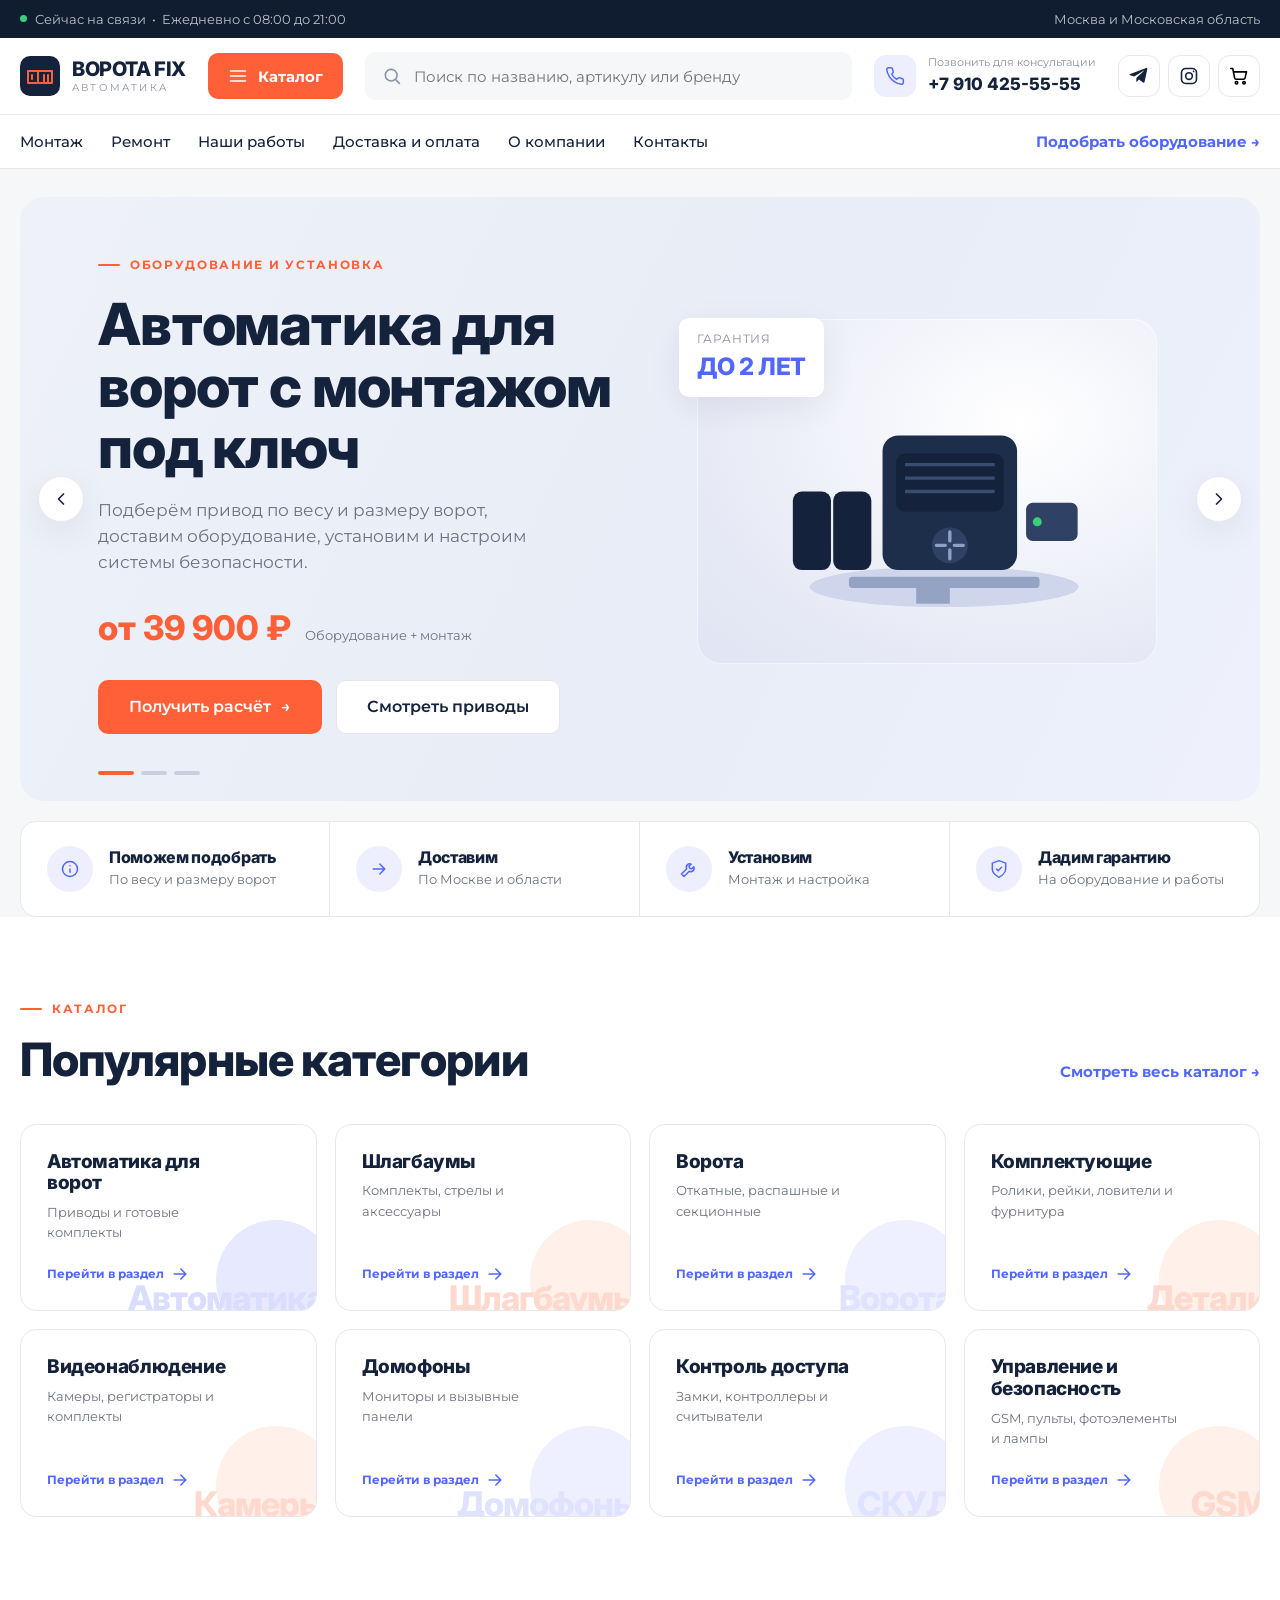
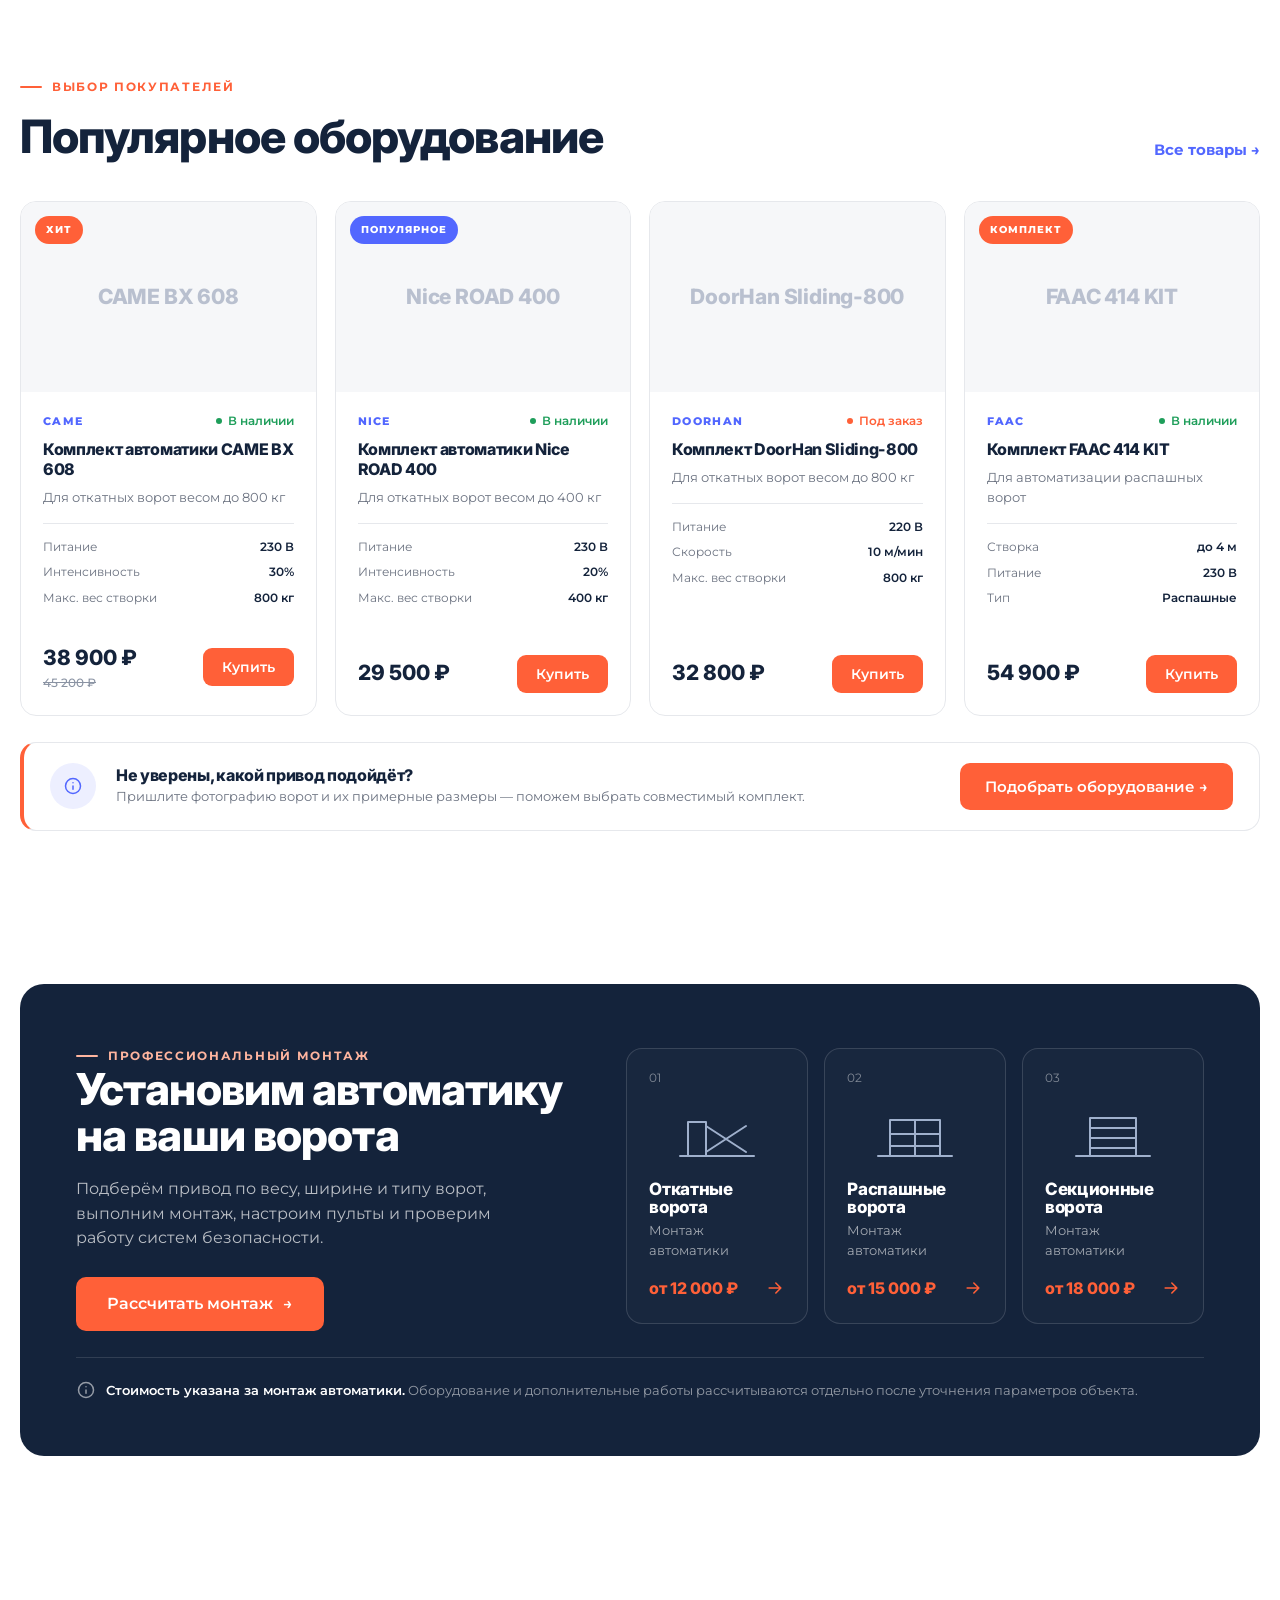
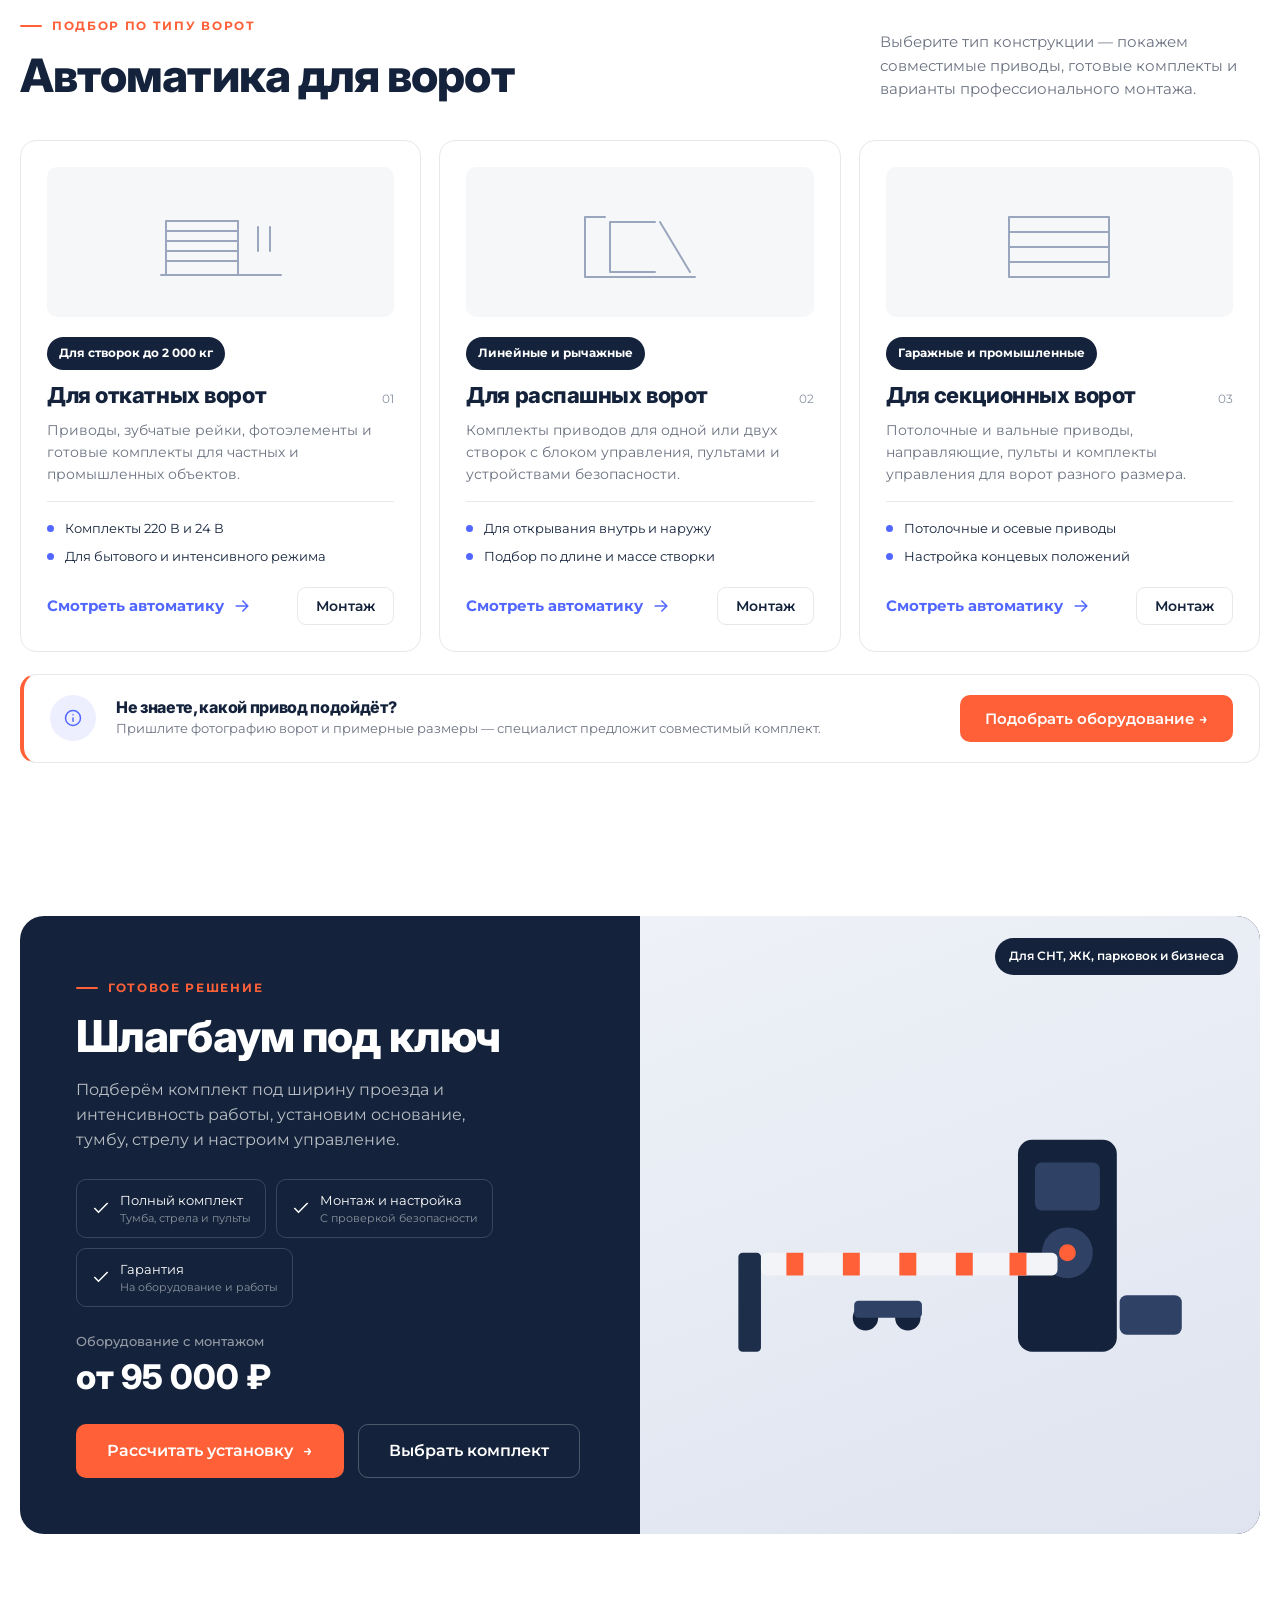
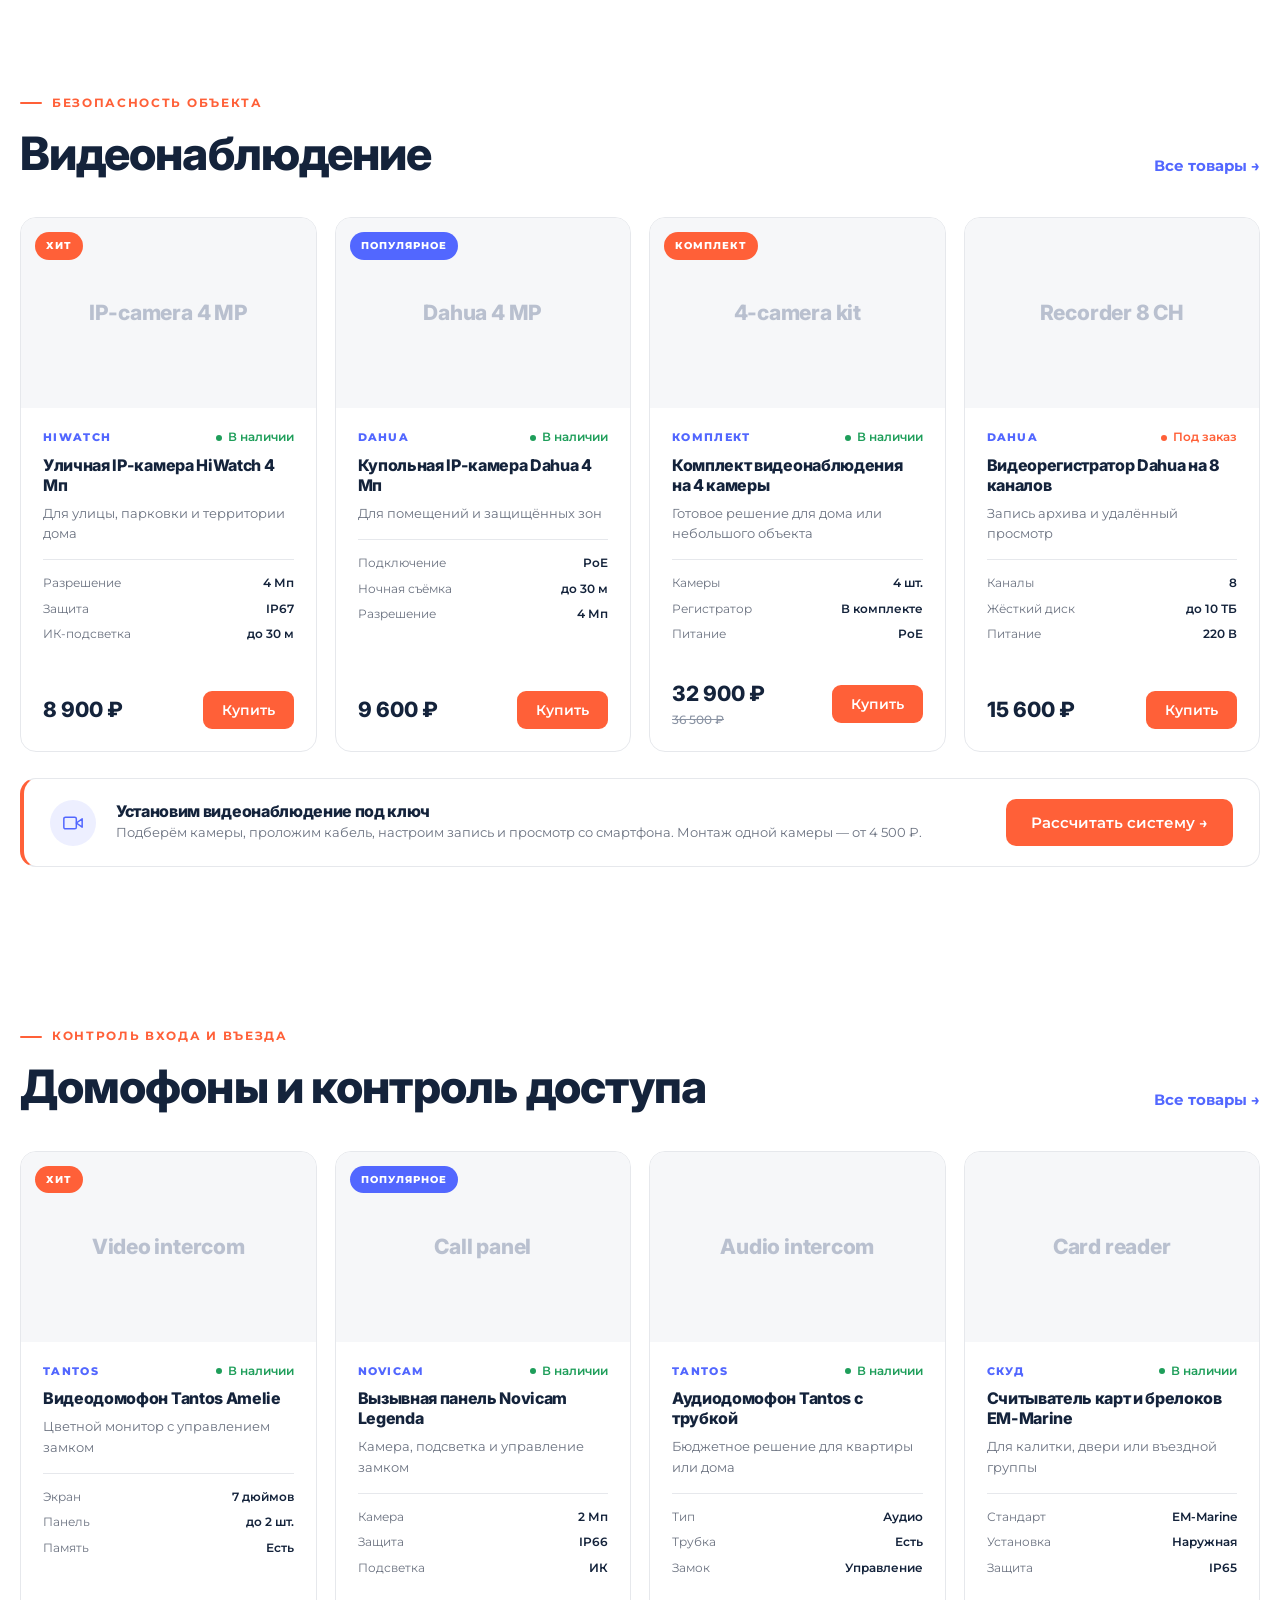
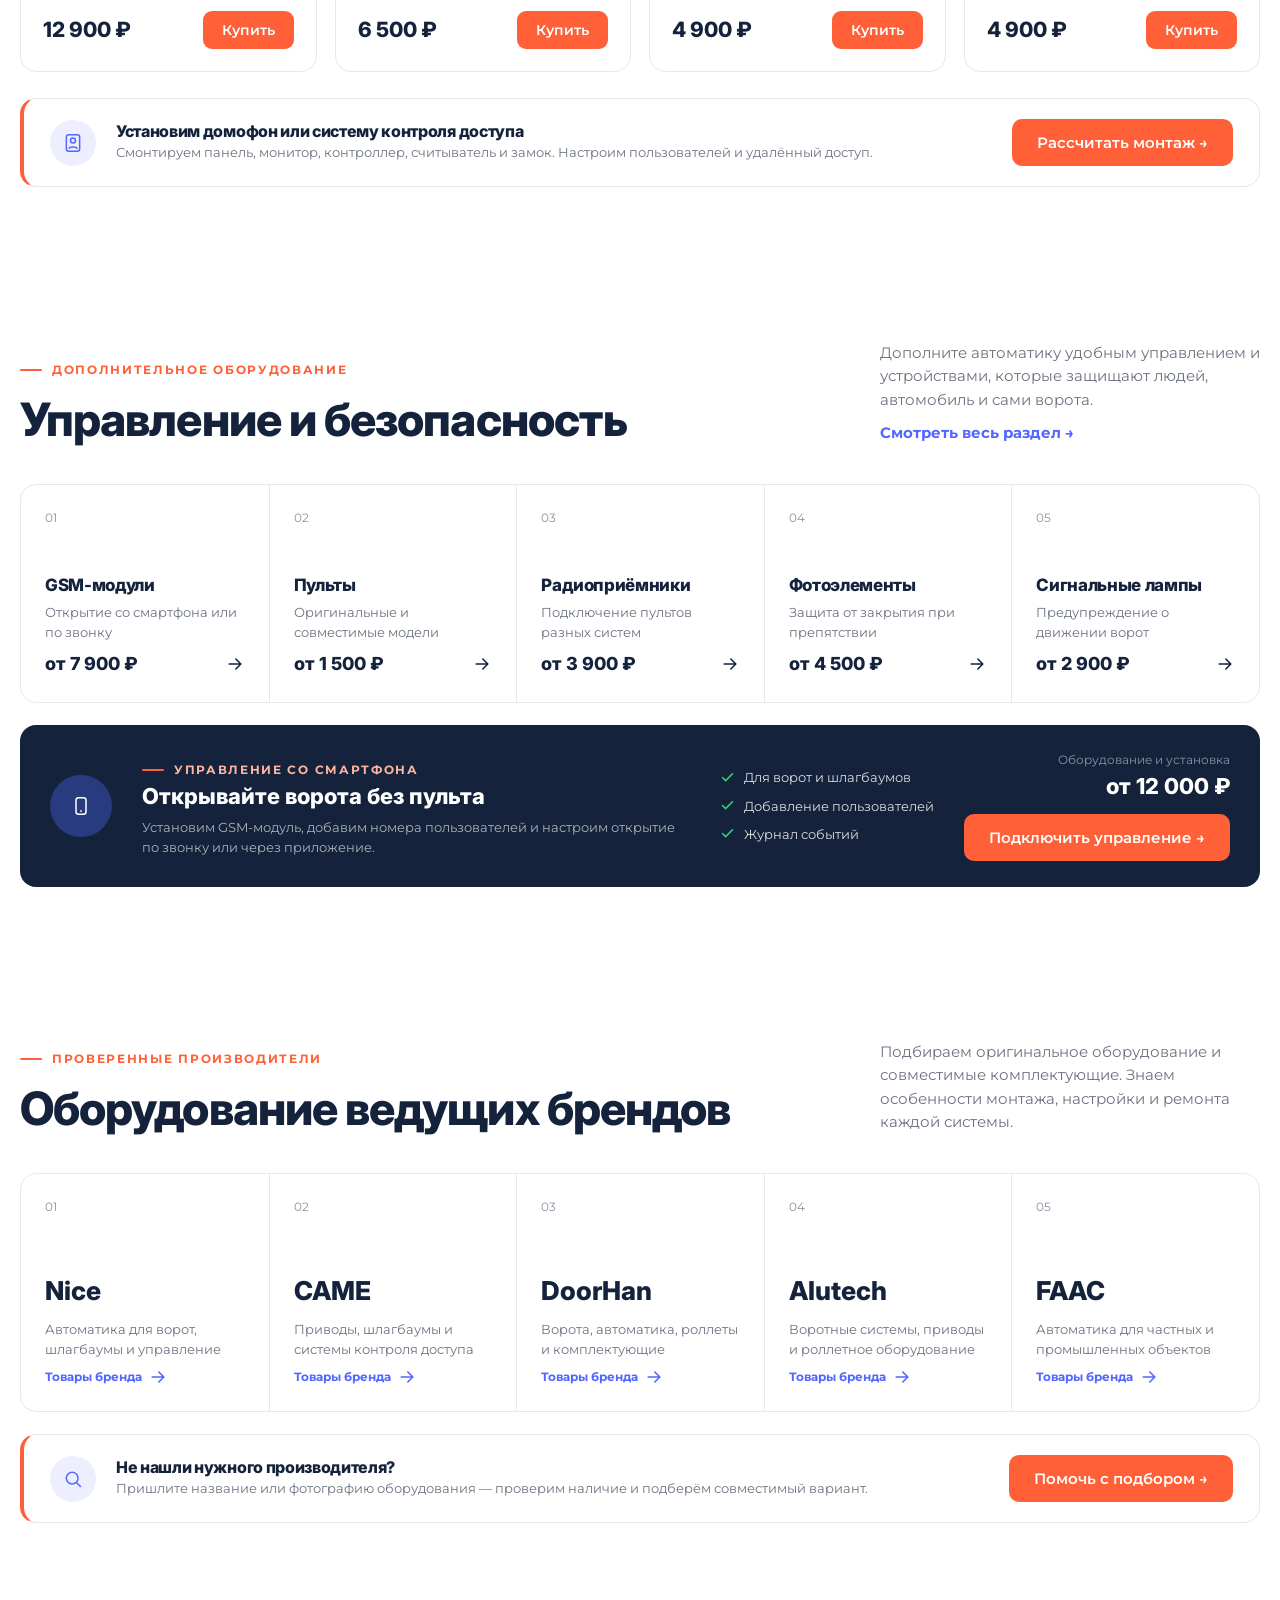
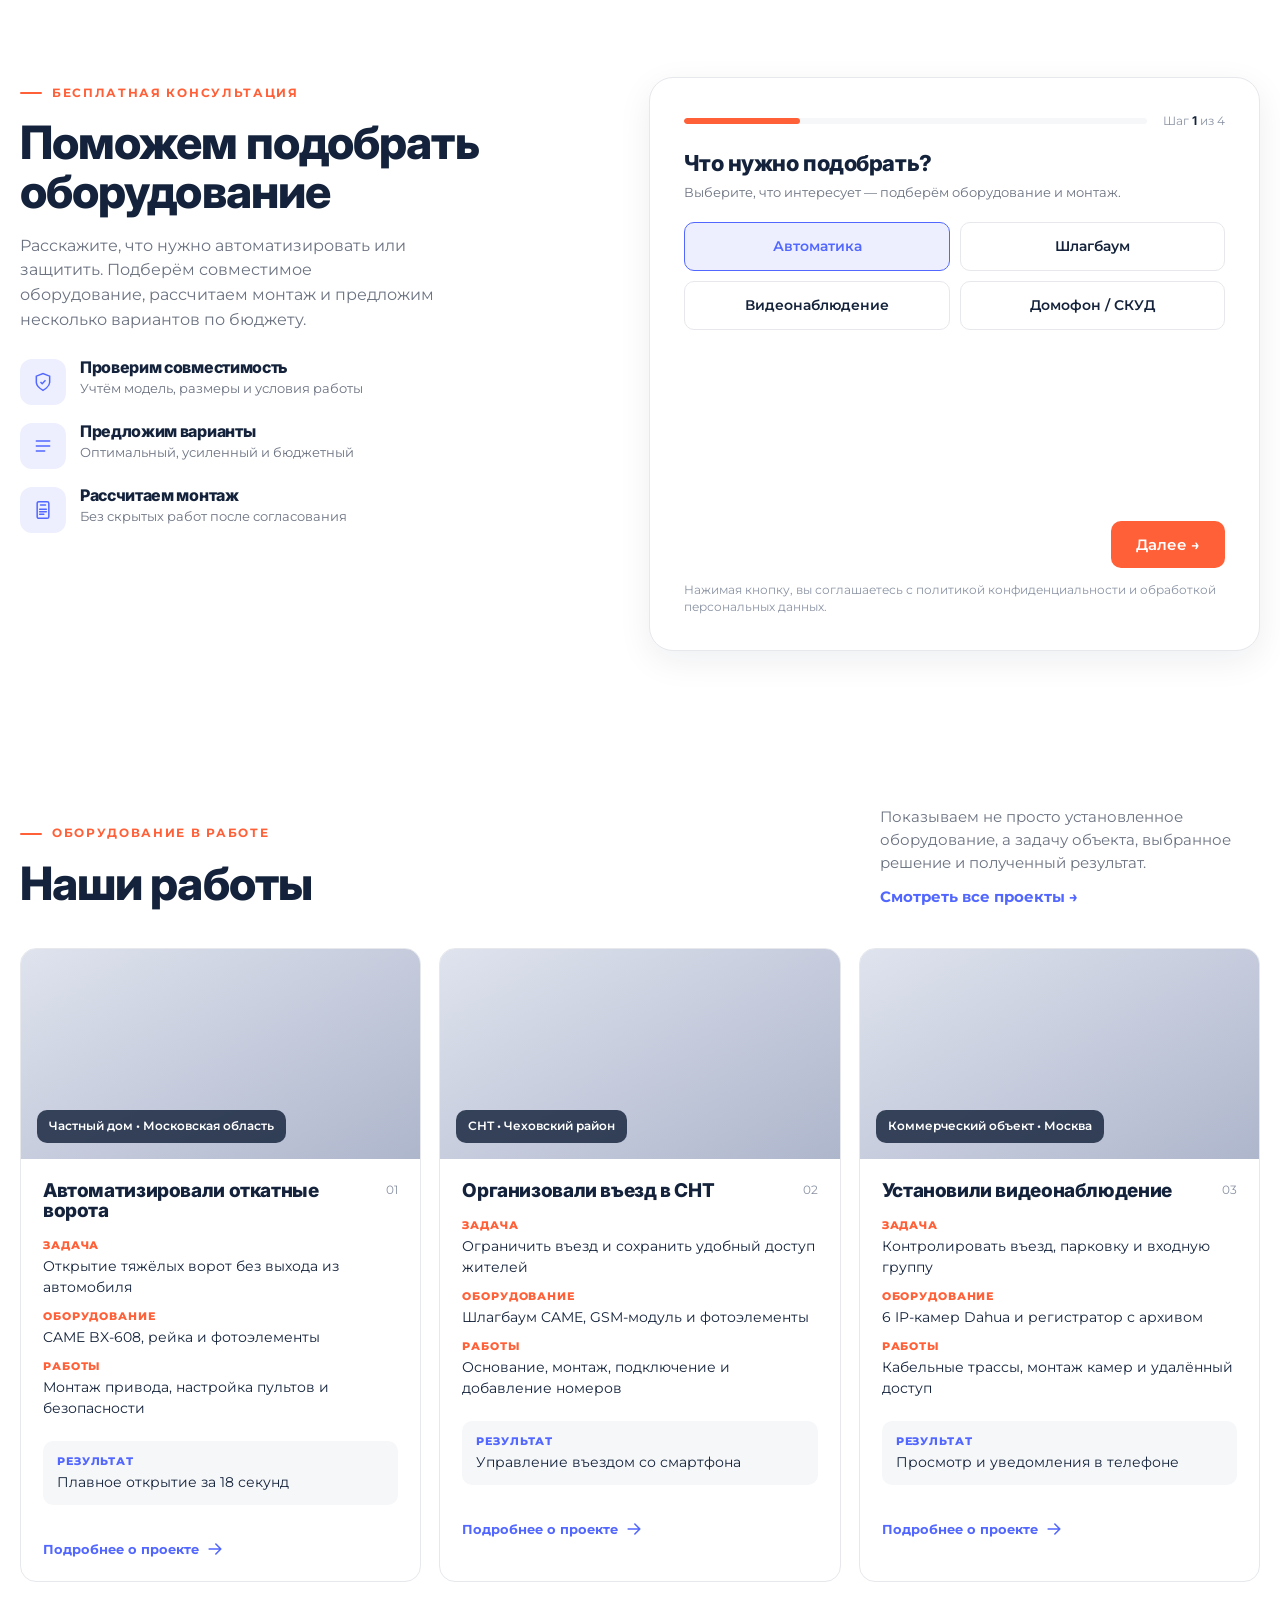
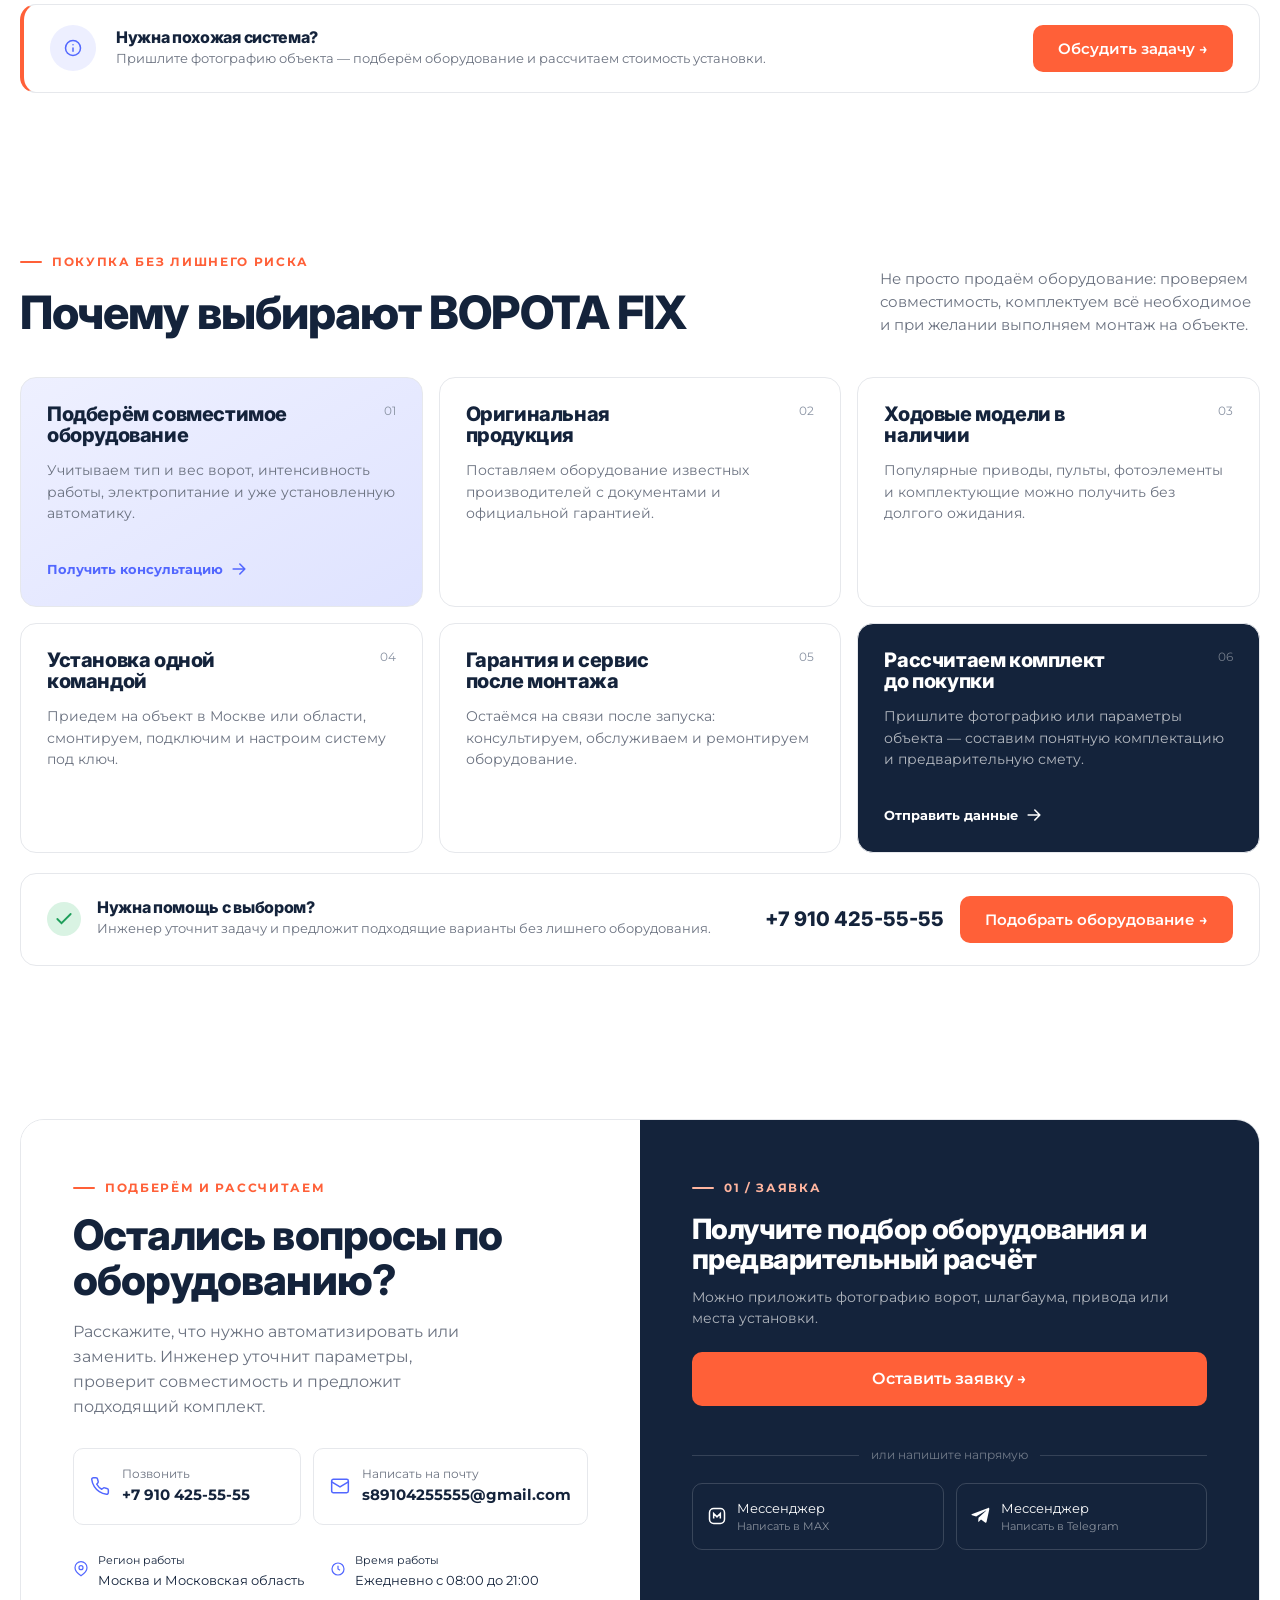
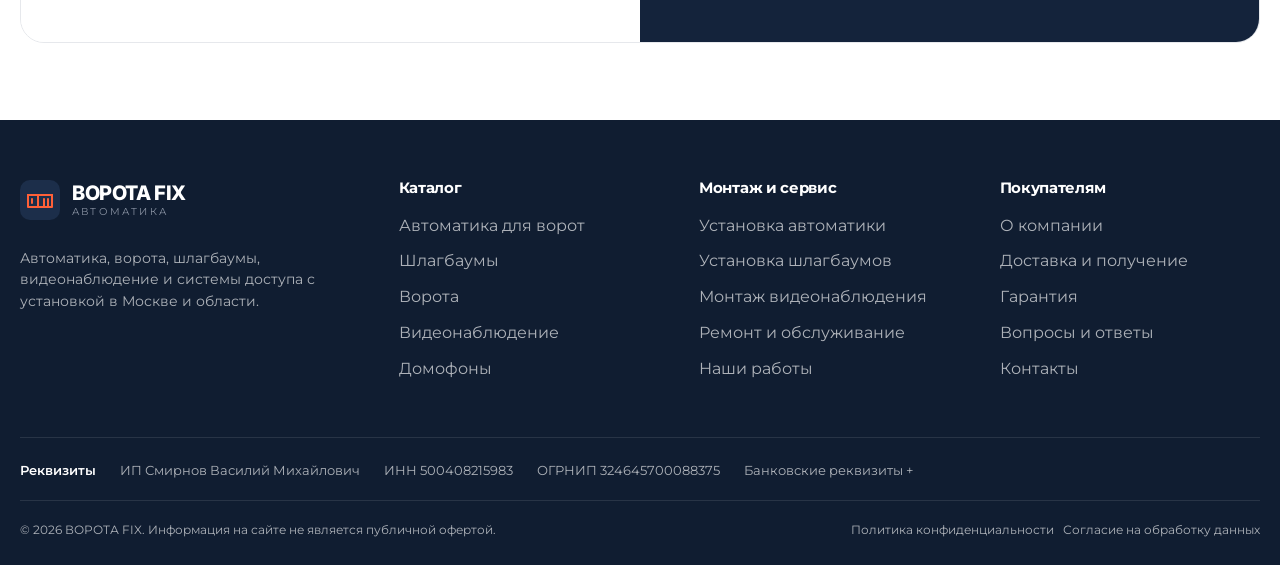
==== commit 233526a9: "Добавлена страница товара (product.html), Swiper для товаров и похожих, квиз с шагами, адаптив notif" ====
--- a/index.html
+++ b/index.html
@@ -6,6 +6,7 @@
   <title>ВОРОТА FIX — автоматика для ворот с монтажом под ключ в Москве и области</title>
   <meta name="description" content="Подбор, продажа и установка автоматики для откатных, распашных и секционных ворот. Шлагбаумы, видеонаблюдение, домофоны и СКУД. Гарантия до 2 лет. Москва и Московская область.">
   <link rel="preconnect" href="https://fonts.googleapis.com">
+  <link rel="stylesheet" href="https://cdn.jsdelivr.net/npm/swiper@11/swiper-bundle.min.css">
   <link rel="stylesheet" href="css/style.css">
 </head>
 <body data-page="home">
@@ -68,12 +69,11 @@
           <a class="social-btn" href="https://instagram.com/" target="_blank" rel="noopener" aria-label="Instagram">
             <svg class="icon" viewBox="0 0 24 24" fill="none" stroke="currentColor" stroke-width="1.9"><rect x="3" y="3" width="18" height="18" rx="5"/><circle cx="12" cy="12" r="4"/><circle cx="17.5" cy="6.5" r="1" fill="currentColor" stroke="none"/></svg>
           </a>
-        </div>
-
-        <button class="cart-btn" data-cart-open aria-label="Корзина">
-          <svg class="icon" viewBox="0 0 24 24" fill="none" stroke="currentColor" stroke-width="1.9" stroke-linecap="round" stroke-linejoin="round"><circle cx="9" cy="20" r="1.5"/><circle cx="18" cy="20" r="1.5"/><path d="M2 3h2.5l2.2 11.2a2 2 0 0 0 2 1.6h8.6a2 2 0 0 0 2-1.6L21 7H6"/></svg>
-          <span class="cart-btn__count" data-cart-count data-empty="true">0</span>
-        </button>
+          <button class="cart-btn" data-cart-open aria-label="Корзина">
+            <svg class="icon" viewBox="0 0 24 24" fill="none" stroke="currentColor" stroke-width="1.9" stroke-linecap="round" stroke-linejoin="round"><circle cx="9" cy="20" r="1.5"/><circle cx="18" cy="20" r="1.5"/><path d="M2 3h2.5l2.2 11.2a2 2 0 0 0 2 1.6h8.6a2 2 0 0 0 2-1.6L21 7H6"/></svg>
+            <span class="cart-btn__count" data-cart-count data-empty="true">0</span>
+          </button>
+        </div>
       </div>
     </div>
 
@@ -291,7 +291,12 @@
           </div>
           <a class="section__link" href="catalog.html">Все товары →</a>
         </div>
-        <div class="products-grid" id="showcase-avtomatika"></div>
+        <div class="swiper products-swiper">
+          <div class="swiper-wrapper" id="showcase-avtomatika"></div>
+          <button type="button" class="swiper-button-prev" aria-label="Назад"></button>
+          <button type="button" class="swiper-button-next" aria-label="Вперёд"></button>
+          <div class="swiper-pagination"></div>
+        </div>
         <div class="cta-strip">
           <span class="cta-strip__icon"><svg class="icon" viewBox="0 0 24 24" fill="none" stroke="currentColor" stroke-width="1.8" stroke-linecap="round"><circle cx="12" cy="12" r="9"/><path d="M12 16v-4M12 8h.01"/></svg></span>
           <div>
@@ -394,7 +399,12 @@
           </div>
           <a class="section__link" href="catalog.html?cat=videonablyudenie">Все товары →</a>
         </div>
-        <div class="products-grid" id="showcase-video"></div>
+        <div class="swiper products-swiper">
+          <div class="swiper-wrapper" id="showcase-video"></div>
+          <button type="button" class="swiper-button-prev" aria-label="Назад"></button>
+          <button type="button" class="swiper-button-next" aria-label="Вперёд"></button>
+          <div class="swiper-pagination"></div>
+        </div>
         <div class="cta-strip">
           <span class="cta-strip__icon"><svg class="icon" viewBox="0 0 24 24" fill="none" stroke="currentColor" stroke-width="1.8" stroke-linecap="round" stroke-linejoin="round"><path d="M23 7l-7 5 7 5V7z"/><rect x="1" y="5" width="15" height="14" rx="2"/></svg></span>
           <div>
@@ -416,7 +426,12 @@
           </div>
           <a class="section__link" href="catalog.html?cat=domofony">Все товары →</a>
         </div>
-        <div class="products-grid" id="showcase-domofony"></div>
+        <div class="swiper products-swiper">
+          <div class="swiper-wrapper" id="showcase-domofony"></div>
+          <button type="button" class="swiper-button-prev" aria-label="Назад"></button>
+          <button type="button" class="swiper-button-next" aria-label="Вперёд"></button>
+          <div class="swiper-pagination"></div>
+        </div>
         <div class="cta-strip">
           <span class="cta-strip__icon"><svg class="icon" viewBox="0 0 24 24" fill="none" stroke="currentColor" stroke-width="1.8"><rect x="4" y="2" width="16" height="20" rx="3"/><circle cx="12" cy="9" r="3"/><path d="M7 19c1-3 9-3 10 0"/></svg></span>
           <div>
@@ -508,57 +523,74 @@
           </div>
 
           <div data-form-wrap>
-            <form class="form-card" data-vf-form novalidate>
-              <h3>Ответьте на несколько вопросов</h3>
-              <p class="form-card__hint">Точные характеристики знать необязательно. Поля со звёздочкой обязательны.</p>
-
-              <div class="field">
-                <span class="field__label">1. Что нужно подобрать?</span>
-                <div class="choices">
-                  <label class="choice"><input type="radio" name="need" value="Автоматика" checked><span>Автоматика</span></label>
-                  <label class="choice"><input type="radio" name="need" value="Шлагбаум"><span>Шлагбаум</span></label>
-                  <label class="choice"><input type="radio" name="need" value="Видеонаблюдение"><span>Видеонаблюдение</span></label>
-                  <label class="choice"><input type="radio" name="need" value="Домофон / СКУД"><span>Домофон / СКУД</span></label>
-                </div>
-              </div>
-
-              <div class="field">
-                <span class="field__label">2. Для какого объекта?</span>
-                <div class="choices choices--3">
-                  <label class="choice"><input type="radio" name="object" value="Частный дом" checked><span>Частный дом</span></label>
-                  <label class="choice"><input type="radio" name="object" value="СНТ / ЖК"><span>СНТ / ЖК</span></label>
-                  <label class="choice"><input type="radio" name="object" value="Бизнес"><span>Бизнес</span></label>
-                </div>
-              </div>
-
-              <div class="field">
-                <span class="field__label">3. Как удобнее получить ответ?</span>
-                <div class="choices choices--3">
-                  <label class="choice"><input type="radio" name="contact" value="Телефон" checked><span>Телефон</span></label>
-                  <label class="choice"><input type="radio" name="contact" value="MAX"><span>MAX</span></label>
-                  <label class="choice"><input type="radio" name="contact" value="Telegram"><span>Telegram</span></label>
-                </div>
-              </div>
-
-              <div class="field">
-                <label class="field__label" for="lead-phone">Телефон *</label>
-                <input class="input" id="lead-phone" name="phone" type="tel" inputmode="tel" placeholder="+7 (___) ___-__-__" required>
-                <div class="field__error">Укажите корректный телефон</div>
-              </div>
-
-              <div class="field">
-                <label class="field__label" for="lead-name">Как к вам обращаться? *</label>
-                <input class="input" id="lead-name" name="name" placeholder="Ваше имя" required>
-                <div class="field__error">Укажите имя</div>
-              </div>
-
-              <label class="upload">
-                <input type="file" name="photo" accept="image/*">
-                <b>Есть фотография?</b>
-                Её можно будет приложить в форме
-              </label>
-
-              <button class="btn btn--primary btn--lg btn--block" type="submit" style="margin-top:16px">Получить подбор и расчёт →</button>
+            <form class="form-card quiz" data-vf-form data-quiz novalidate>
+              <div class="quiz__top">
+                <div class="quiz__bar"><span class="quiz__progress" data-quiz-progress></span></div>
+                <div class="quiz__count">Шаг <b data-quiz-current>1</b> из <span data-quiz-total>4</span></div>
+              </div>
+
+              <div class="quiz__steps">
+                <section class="quiz__step is-active" data-quiz-step>
+                  <h3>Что нужно подобрать?</h3>
+                  <p class="form-card__hint">Выберите, что интересует — подберём оборудование и монтаж.</p>
+                  <div class="choices">
+                    <label class="choice"><input type="radio" name="need" value="Автоматика" checked><span>Автоматика</span></label>
+                    <label class="choice"><input type="radio" name="need" value="Шлагбаум"><span>Шлагбаум</span></label>
+                    <label class="choice"><input type="radio" name="need" value="Видеонаблюдение"><span>Видеонаблюдение</span></label>
+                    <label class="choice"><input type="radio" name="need" value="Домофон / СКУД"><span>Домофон / СКУД</span></label>
+                  </div>
+                </section>
+
+                <section class="quiz__step" data-quiz-step>
+                  <h3>Для какого объекта?</h3>
+                  <p class="form-card__hint">От типа объекта зависит интенсивность работы и комплект.</p>
+                  <div class="choices choices--3">
+                    <label class="choice"><input type="radio" name="object" value="Частный дом" checked><span>Частный дом</span></label>
+                    <label class="choice"><input type="radio" name="object" value="СНТ / ЖК"><span>СНТ / ЖК</span></label>
+                    <label class="choice"><input type="radio" name="object" value="Бизнес"><span>Бизнес</span></label>
+                  </div>
+                </section>
+
+                <section class="quiz__step" data-quiz-step>
+                  <h3>Как удобнее получить ответ?</h3>
+                  <p class="form-card__hint">Перезвоним, напишем в мессенджер или на почту.</p>
+                  <div class="choices choices--3">
+                    <label class="choice"><input type="radio" name="contact" value="Телефон" checked><span>Телефон</span></label>
+                    <label class="choice"><input type="radio" name="contact" value="MAX"><span>MAX</span></label>
+                    <label class="choice"><input type="radio" name="contact" value="Telegram"><span>Telegram</span></label>
+                  </div>
+                </section>
+
+                <section class="quiz__step" data-quiz-step>
+                  <h3>Куда прислать расчёт?</h3>
+                  <p class="form-card__hint">Оставьте контакты — подготовим подбор и предварительную смету.</p>
+                  <div class="field">
+                    <label class="field__label" for="lead-phone">Телефон *</label>
+                    <input class="input" id="lead-phone" name="phone" type="tel" inputmode="tel" placeholder="+7 (___) ___-__-__" required>
+                    <div class="field__error">Укажите корректный телефон</div>
+                  </div>
+                  <div class="field">
+                    <label class="field__label" for="lead-name">Как к вам обращаться? *</label>
+                    <input class="input" id="lead-name" name="name" placeholder="Ваше имя" required>
+                    <div class="field__error">Укажите имя</div>
+                  </div>
+                  <label class="upload">
+                    <input type="file" name="photo" accept="image/*">
+                    <span class="upload__icon"><svg class="icon" viewBox="0 0 24 24" fill="none" stroke="currentColor" stroke-width="1.8" stroke-linecap="round" stroke-linejoin="round"><rect x="3" y="4" width="18" height="16" rx="2"/><circle cx="9" cy="9" r="2"/><path d="m21 15-5-5L5 21"/></svg></span>
+                    <span class="upload__text">
+                      <b>Есть фотография объекта?</b>
+                      <span>Приложите фото ворот, шлагбаума или места установки</span>
+                    </span>
+                    <span class="upload__name" data-upload-name></span>
+                  </label>
+                </section>
+              </div>
+
+              <div class="quiz__nav">
+                <button type="button" class="btn btn--ghost" data-quiz-back hidden>← Назад</button>
+                <button type="button" class="btn btn--primary" data-quiz-next>Далее →</button>
+                <button class="btn btn--primary" type="submit" data-quiz-submit hidden>Получить подбор и расчёт →</button>
+              </div>
               <p class="form-note">Нажимая кнопку, вы соглашаетесь с политикой конфиденциальности и обработкой персональных данных.</p>
             </form>
           </div>
@@ -719,6 +751,7 @@
     </div>
   </footer>
 
+  <script src="https://cdn.jsdelivr.net/npm/swiper@11/swiper-bundle.min.js"></script>
   <script src="js/data.js"></script>
   <script src="js/cart.js"></script>
   <script src="js/main.js"></script>
--- a/css/style.css
+++ b/css/style.css
@@ -283,7 +283,7 @@
 .header__phone small { display: block; font-size: 11px; color: var(--muted-2); }
 .header__phone a { font-family: var(--font-head); font-weight: 800; font-size: 17px; }
 
-.header__socials { display: flex; gap: 8px; }
+.header__socials { display: flex; align-items: center; gap: 8px; }
 .social-btn {
   width: 42px; height: 42px; border-radius: 12px;
   display: grid; place-items: center;
@@ -496,6 +496,34 @@
   grid-template-columns: repeat(4, 1fr);
   gap: 18px;
 }
+
+/* Слайдер товаров (Swiper) */
+.products-swiper { position: relative; padding-bottom: 4px; }
+.products-swiper .swiper-wrapper { align-items: stretch; }
+.products-swiper .swiper-slide { height: auto; }
+.products-swiper .product { height: 100%; }
+.products-swiper .swiper-button-prev,
+.products-swiper .swiper-button-next {
+  width: 46px; height: 46px; margin-top: -23px; border-radius: 50%;
+  background: #fff; border: 1px solid var(--border); box-shadow: var(--shadow);
+  color: var(--navy); transition: background 0.18s ease, color 0.18s ease, border-color 0.18s ease;
+}
+.products-swiper .swiper-button-prev:hover,
+.products-swiper .swiper-button-next:hover { background: var(--navy); color: #fff; border-color: var(--navy); }
+.products-swiper .swiper-button-prev::after,
+.products-swiper .swiper-button-next::after { font-size: 15px; font-weight: 800; }
+.products-swiper .swiper-button-prev { left: 0; }
+.products-swiper .swiper-button-next { right: 0; }
+.products-swiper .swiper-button-lock { display: none; }
+.products-swiper .swiper-pagination { position: static; margin-top: 22px; }
+.products-swiper .swiper-pagination-lock { display: none; }
+.products-swiper .swiper-pagination-bullet { width: 24px; height: 4px; border-radius: 4px; background: #c9cfe0; opacity: 1; transition: background 0.2s ease, width 0.2s ease; }
+.products-swiper .swiper-pagination-bullet-active { background: var(--orange); width: 34px; }
+
+@media (max-width: 1160px) {
+  .products-swiper .swiper-button-prev,
+  .products-swiper .swiper-button-next { display: none; }
+}
 .product {
   display: flex;
   flex-direction: column;
@@ -552,6 +580,7 @@
 .stock--order { color: var(--orange); }
 .stock--order::before { background: var(--orange); }
 .product__name { font-size: 16px; font-weight: 800; line-height: 1.25; }
+.product__name a:hover { color: var(--orange); }
 .product__desc { font-size: 13px; color: var(--muted); margin-top: 8px; }
 .product__specs {
   margin-top: 16px;
@@ -747,20 +776,35 @@
   background: var(--navy);
   color: #fff;
   border-radius: var(--r);
-  padding: 24px 30px;
-  display: flex;
-  align-items: center;
-  gap: 26px;
-}
-.notify__icon { width: 66px; height: 66px; border-radius: 50%; background: rgba(82, 103, 255, 0.35); display: grid; place-items: center; flex: none; color: #fff; }
+  padding: 26px 30px;
+  display: grid;
+  grid-template-columns: auto minmax(220px, 1fr) auto auto;
+  align-items: center;
+  gap: 22px 30px;
+}
+.notify__icon { width: 62px; height: 62px; border-radius: 50%; background: rgba(82, 103, 255, 0.35); display: grid; place-items: center; flex: none; color: #fff; }
 .notify__title { font-family: var(--font-head); font-weight: 800; font-size: 22px; }
 .notify__text { color: rgba(255, 255, 255, 0.65); font-size: 13px; margin-top: 4px; }
-.notify__list { display: grid; gap: 7px; margin-left: auto; }
+.notify__list { display: grid; gap: 8px; }
 .notify__list li { display: flex; gap: 9px; align-items: center; font-size: 13px; color: rgba(255, 255, 255, 0.85); }
 .notify__list .icon { color: #38d17a; width: 15px; height: 15px; }
 .notify__cta { text-align: right; }
 .notify__cta small { display: block; font-size: 12px; color: rgba(255, 255, 255, 0.5); }
 .notify__cta b { font-family: var(--font-head); font-weight: 800; font-size: 22px; display: block; margin-bottom: 10px; }
+
+@media (max-width: 1160px) {
+  .notify { grid-template-columns: auto 1fr; }
+  .notify__list { grid-column: 2; }
+  .notify__cta { grid-column: 2; display: flex; align-items: center; justify-content: space-between; gap: 16px; text-align: left; }
+  .notify__cta b { margin-bottom: 0; }
+}
+@media (max-width: 760px) {
+  .notify { grid-template-columns: 1fr; padding: 24px; gap: 18px; }
+  .notify__list, .notify__cta { grid-column: auto; }
+  .notify__cta { flex-direction: column; align-items: stretch; gap: 6px; }
+  .notify__cta b { margin-bottom: 6px; }
+  .notify__cta .btn { width: 100%; }
+}
 
 /* =========================================================
    БРЕНДЫ
@@ -832,20 +876,49 @@
 .choice .icon { color: var(--indigo); }
 
 .upload {
+  display: flex;
+  align-items: center;
+  gap: 14px;
   border: 1.5px dashed var(--border);
   border-radius: var(--r-sm);
-  padding: 16px;
-  text-align: center;
-  color: var(--muted);
-  font-size: 13px;
+  padding: 14px 16px;
   cursor: pointer;
-  transition: 0.15s;
-}
-.upload:hover { border-color: var(--indigo); color: var(--indigo); }
+  transition: border-color 0.18s ease, background 0.18s ease;
+}
+.upload:hover { border-color: var(--orange); background: #fff8f5; }
 .upload input { display: none; }
-.upload b { color: var(--text); display: block; }
+.upload__icon {
+  width: 44px; height: 44px; border-radius: 12px; flex: none;
+  display: grid; place-items: center;
+  background: var(--indigo-l); color: var(--indigo);
+  transition: background 0.18s ease, color 0.18s ease;
+}
+.upload__text { flex: 1; min-width: 0; }
+.upload__text b { display: block; color: var(--text); font-size: 14px; }
+.upload__text span { font-size: 12.5px; color: var(--muted); }
+.upload__name { font-size: 12px; font-weight: 600; color: var(--green); white-space: nowrap; overflow: hidden; text-overflow: ellipsis; max-width: 40%; display: none; }
+.upload.has-file { border-style: solid; border-color: var(--green); background: var(--green-l); }
+.upload.has-file .upload__icon { background: var(--green); color: #fff; }
+.upload.has-file .upload__name { display: block; }
 
 .form-note { font-size: 11.5px; color: var(--muted-2); margin-top: 14px; line-height: 1.5; }
+
+/* ---------- Квиз ---------- */
+.quiz__top { display: flex; align-items: center; gap: 16px; margin-bottom: 22px; }
+.quiz__bar { flex: 1; height: 6px; border-radius: 6px; background: var(--bg); overflow: hidden; }
+.quiz__progress { display: block; height: 100%; width: 25%; border-radius: 6px; background: var(--orange); transition: width 0.4s cubic-bezier(0.4, 0, 0.2, 1); }
+.quiz__count { font-size: 12px; color: var(--muted-2); white-space: nowrap; }
+.quiz__count b { color: var(--text); font-family: var(--font-head); }
+.quiz__steps { display: grid; }
+.quiz__step { grid-area: 1 / 1; visibility: hidden; opacity: 0; }
+.quiz__step.is-active { visibility: visible; opacity: 1; animation: quizIn 0.32s ease; }
+@keyframes quizIn { from { opacity: 0; transform: translateY(8px); } to { opacity: 1; transform: none; } }
+.quiz__step h3 { font-size: 22px; margin-bottom: 6px; }
+.quiz__step .form-card__hint { margin-bottom: 20px; }
+.quiz__nav { display: flex; align-items: center; gap: 12px; margin-top: 24px; }
+.quiz__nav [data-quiz-next] { margin-left: auto; }
+.quiz__nav [data-quiz-submit] { flex: 1; }
+.quiz__nav [hidden] { display: none !important; }
 
 /* =========================================================
    НАШИ РАБОТЫ
@@ -1026,6 +1099,85 @@
 .chips { display: flex; gap: 8px; flex-wrap: wrap; margin-bottom: 18px; }
 .chips button { border: 1px solid var(--border); background: #fff; border-radius: var(--r-pill); padding: 8px 14px; font-size: 13px; }
 .chips button.is-active { background: var(--navy); color: #fff; border-color: var(--navy); }
+
+/* =========================================================
+   СТРАНИЦА ТОВАРА
+   ========================================================= */
+.product-page { display: grid; grid-template-columns: 1fr 1fr; gap: 48px; align-items: start; }
+
+.product-gallery { position: sticky; top: 130px; }
+.product-gallery__main {
+  position: relative;
+  aspect-ratio: 4 / 3;
+  border-radius: var(--r);
+  background: var(--bg);
+  display: grid;
+  place-items: center;
+  padding: 24px;
+}
+.product-gallery__main .ph {
+  font-family: var(--font-head); font-weight: 800;
+  font-size: clamp(24px, 3vw, 40px); color: #b9c0cf; text-align: center;
+}
+.product-gallery__thumbs { display: flex; gap: 12px; margin-top: 12px; }
+.product-gallery__thumb {
+  width: 82px; height: 82px; border-radius: 12px;
+  background: var(--bg); border: 1px solid var(--border);
+  display: grid; place-items: center; padding: 8px;
+  font-family: var(--font-head); font-weight: 800; font-size: 12px;
+  color: var(--muted-2); text-align: center; cursor: pointer;
+  transition: border-color 0.18s ease;
+}
+.product-gallery__thumb:hover { border-color: var(--navy); }
+
+.product-info__meta { display: flex; align-items: center; gap: 14px; }
+.product-info h1 { font-size: clamp(26px, 3vw, 38px); margin: 12px 0 10px; }
+.product-info__desc { color: var(--muted); font-size: 16px; }
+.product-info__price {
+  display: flex; align-items: baseline; gap: 14px;
+  margin: 22px 0;
+}
+.product-info__price b { font-family: var(--font-head); font-weight: 800; font-size: clamp(30px, 4vw, 44px); }
+.product-info__price s { color: var(--muted-2); font-size: 18px; }
+
+.product-buy { display: flex; align-items: center; gap: 14px; flex-wrap: wrap; margin-bottom: 22px; }
+.product-buy .qty { height: 52px; border-radius: var(--r-sm); }
+.product-buy .qty button { width: 46px; height: 50px; font-size: 20px; }
+.product-buy .qty span { min-width: 44px; font-size: 16px; }
+.product-buy .btn { padding-top: 17px; padding-bottom: 17px; }
+
+.product-benefits { display: grid; gap: 14px; margin-top: 26px; padding-top: 24px; border-top: 1px solid var(--border); }
+.product-benefit { display: flex; gap: 14px; align-items: flex-start; }
+.product-benefit__icon {
+  width: 44px; height: 44px; border-radius: 12px; flex: none;
+  background: var(--indigo-l); color: var(--indigo);
+  display: grid; place-items: center;
+}
+.product-benefit h4 { font-family: var(--font-body); font-size: 15px; font-weight: 700; }
+.product-benefit p { font-size: 13px; color: var(--muted); margin-top: 2px; }
+
+.product-specs { margin-top: 24px; border: 1px solid var(--border); border-radius: var(--r); overflow: hidden; }
+.product-specs h3 { font-size: 18px; padding: 18px 22px; border-bottom: 1px solid var(--border); }
+.product-specs dl { margin: 0; }
+.product-specs .row { display: flex; justify-content: space-between; gap: 16px; padding: 13px 22px; font-size: 14px; }
+.product-specs .row + .row { border-top: 1px solid var(--border); }
+.product-specs dt { color: var(--muted); }
+.product-specs dd { margin: 0; font-weight: 600; }
+
+.product-tabs { margin-top: 48px; }
+.product-desc { margin-top: clamp(36px, 4vw, 56px); }
+.product-text { color: var(--muted); font-size: 15px; max-width: 820px; }
+.product-text p + p { margin-top: 12px; }
+
+@media (max-width: 980px) {
+  .product-page { grid-template-columns: 1fr; gap: 28px; }
+  .product-gallery { position: static; }
+}
+@media (max-width: 520px) {
+  .product-buy .btn { width: 100%; }
+  .product-buy .qty { width: 100%; justify-content: space-between; }
+  .product-buy .qty span { flex: 1; text-align: center; }
+}
 
 /* =========================================================
    КОРЗИНА / МОДАЛКИ
@@ -1235,7 +1387,9 @@
 @media (max-width: 760px) {
   .topbar__inner { justify-content: center; }
   .topbar__item:last-child { display: none; }
-  .search, .header__socials { display: none; }
+  .search { display: none; }
+  .header__socials { order: 4; }
+  .header__socials .social-btn { display: none; }
   .header__main { gap: 10px; flex-wrap: nowrap; }
   .burger { order: 1; }
   .logo { order: 2; margin-right: auto; }
@@ -1245,7 +1399,6 @@
   .header__phone { order: 3; }
   .header__phone > span:last-child { display: none; }
   .header__phone-icon { width: 42px; height: 42px; }
-  .cart-btn { order: 4; }
   .header__nav {
     display: block;
     position: absolute;
@@ -1392,8 +1545,6 @@
   .dark-block__title { font-size: 28px; }
   .products-grid, .cats-grid, .catalog-grid, .why-grid, .mount-grid, .gate-grid, .works-grid, .brands-grid, .sec-grid { grid-template-columns: 1fr 1fr; }
   .brand + .brand, .sec-item + .sec-item { border-left: 1px solid var(--border); }
-  .notify { flex-direction: column; align-items: flex-start; gap: 16px; }
-  .notify__list, .notify__cta { margin-left: 0; text-align: left; }
   .help-bar { flex-wrap: wrap; }
   .help-bar__phone { margin-left: 0; }
   .contact__cards { grid-template-columns: 1fr; }
@@ -1406,8 +1557,8 @@
   .help-bar { flex-wrap: wrap; }
   .help-bar > div { flex: 1 1 100%; min-width: 0; }
   .help-bar .btn { width: 100%; }
-  .notify__cta, .notify > div, .split__body > * { min-width: 0; }
-  .notify__cta .btn, .split__actions .btn { width: 100%; }
+  .split__body > * { min-width: 0; }
+  .split__actions .btn { width: 100%; }
   .split__actions .btn + .btn { margin-top: 10px; }
   .section__head .section__link { white-space: normal; }
 }
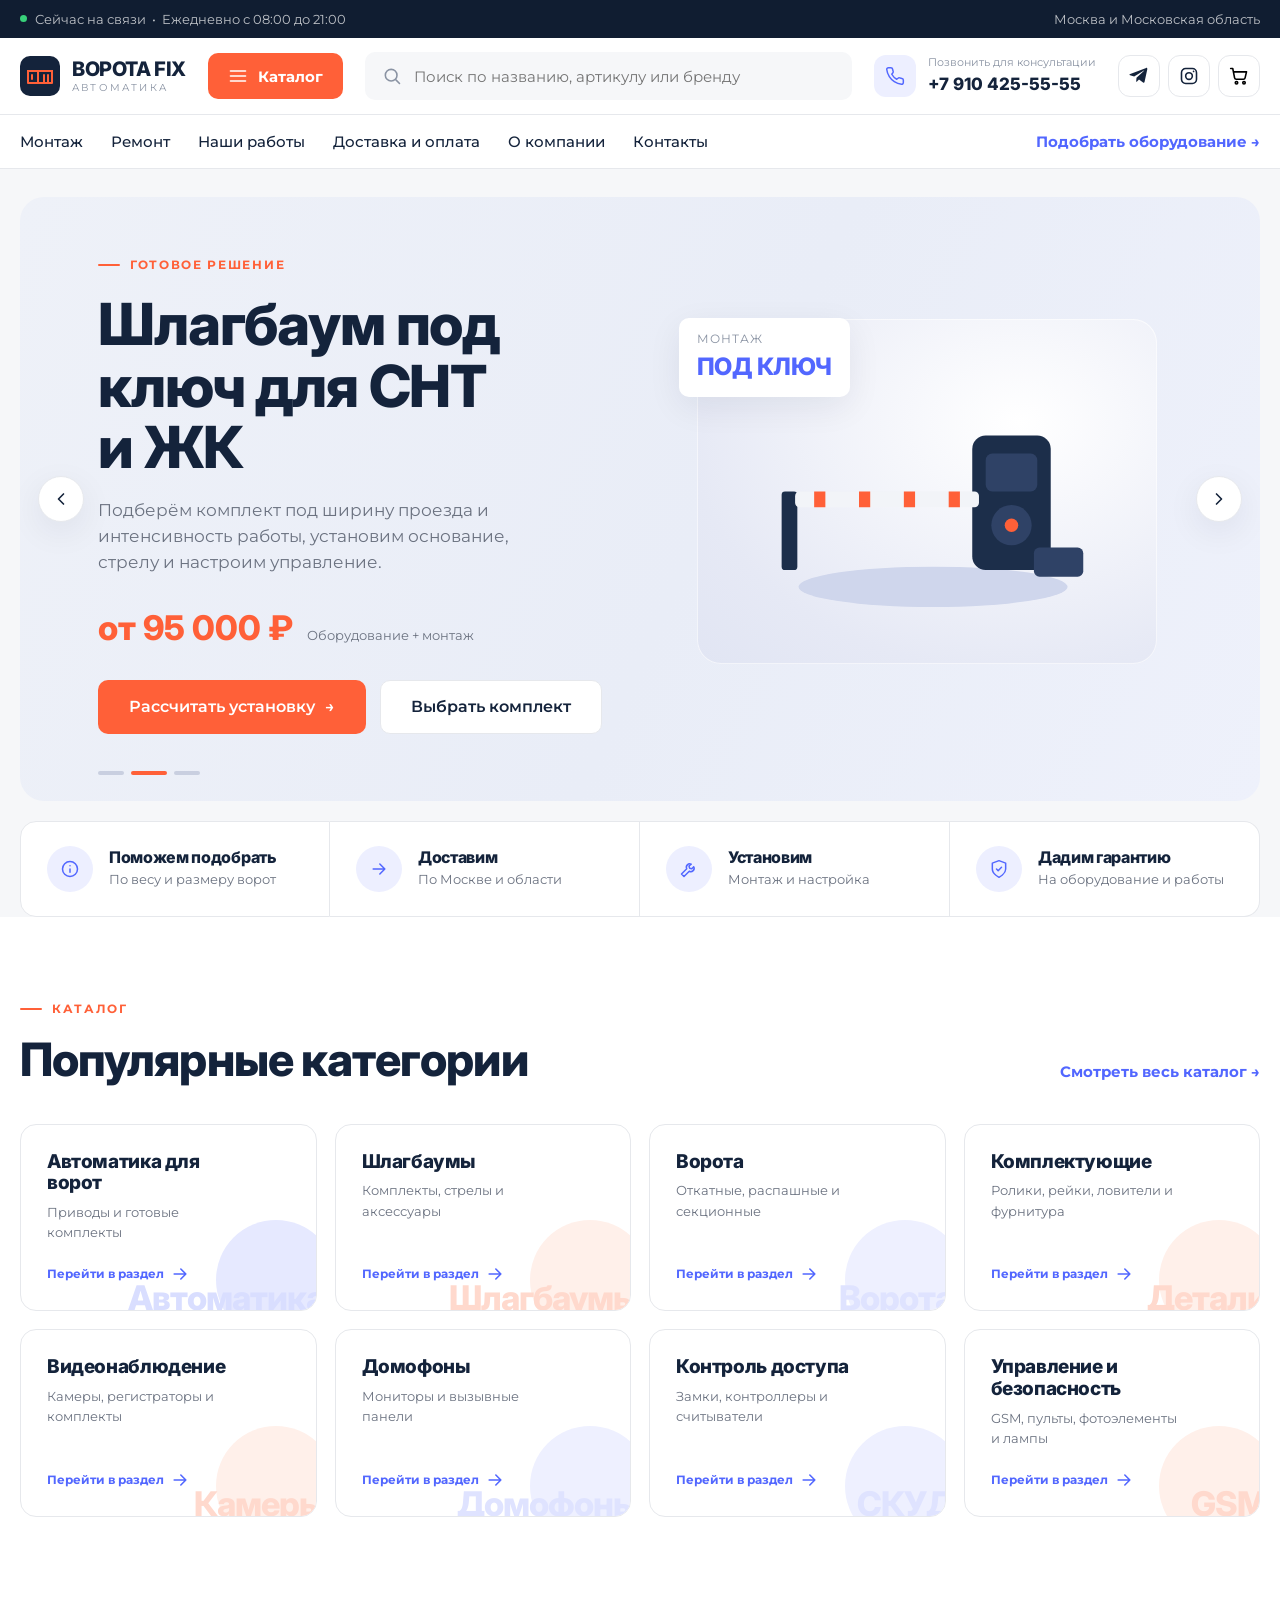
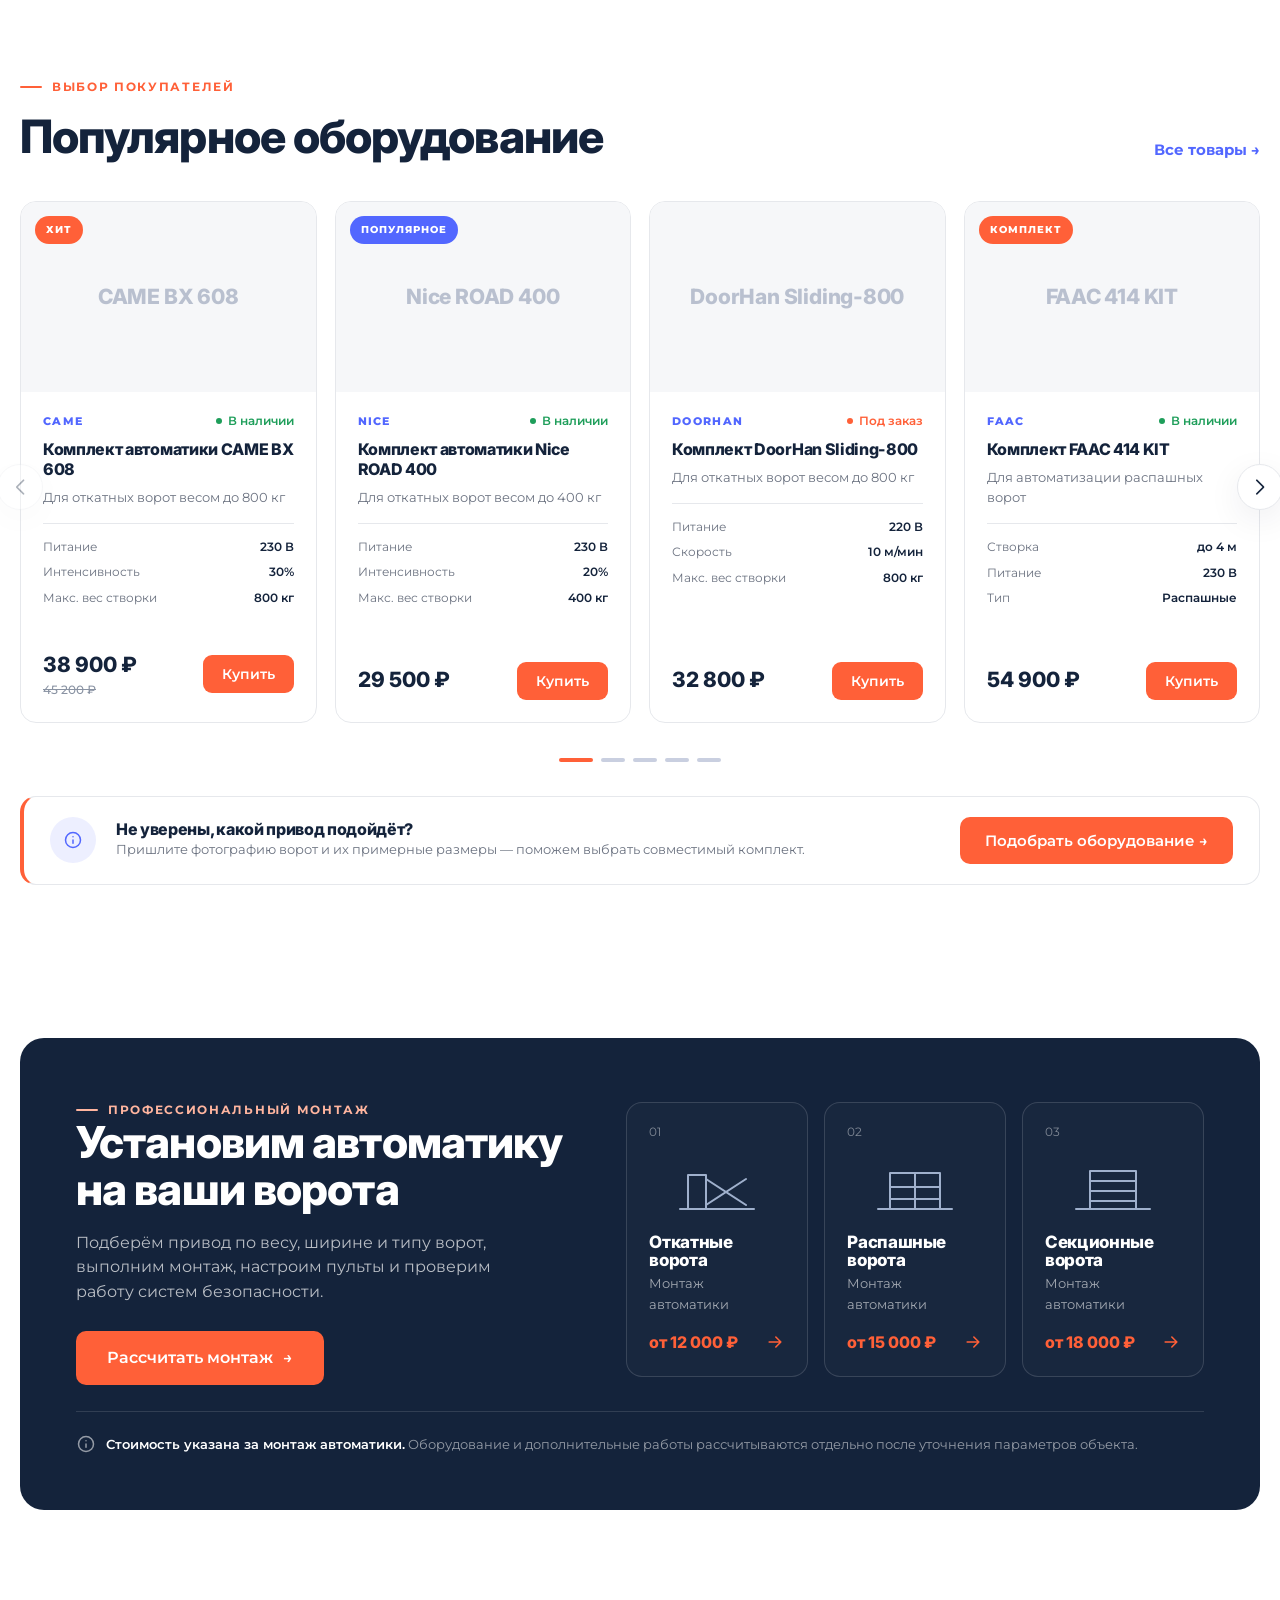
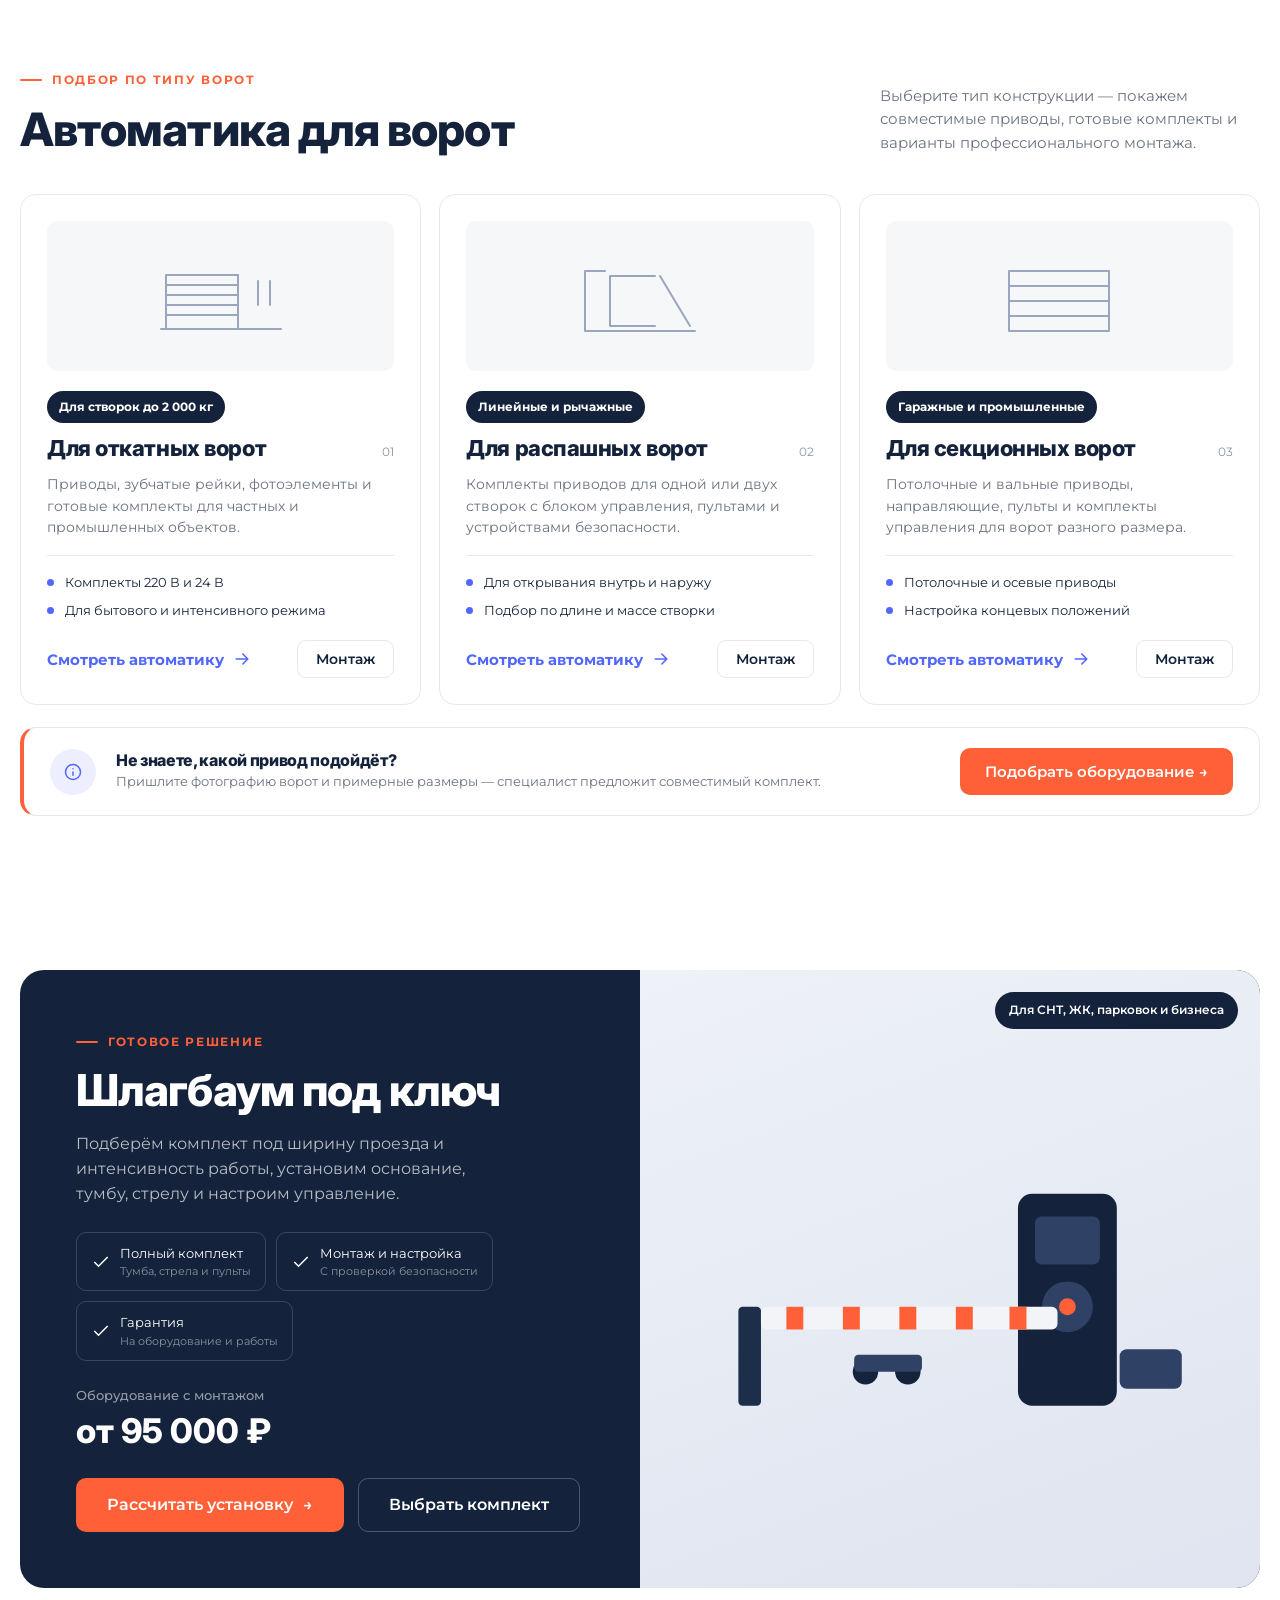
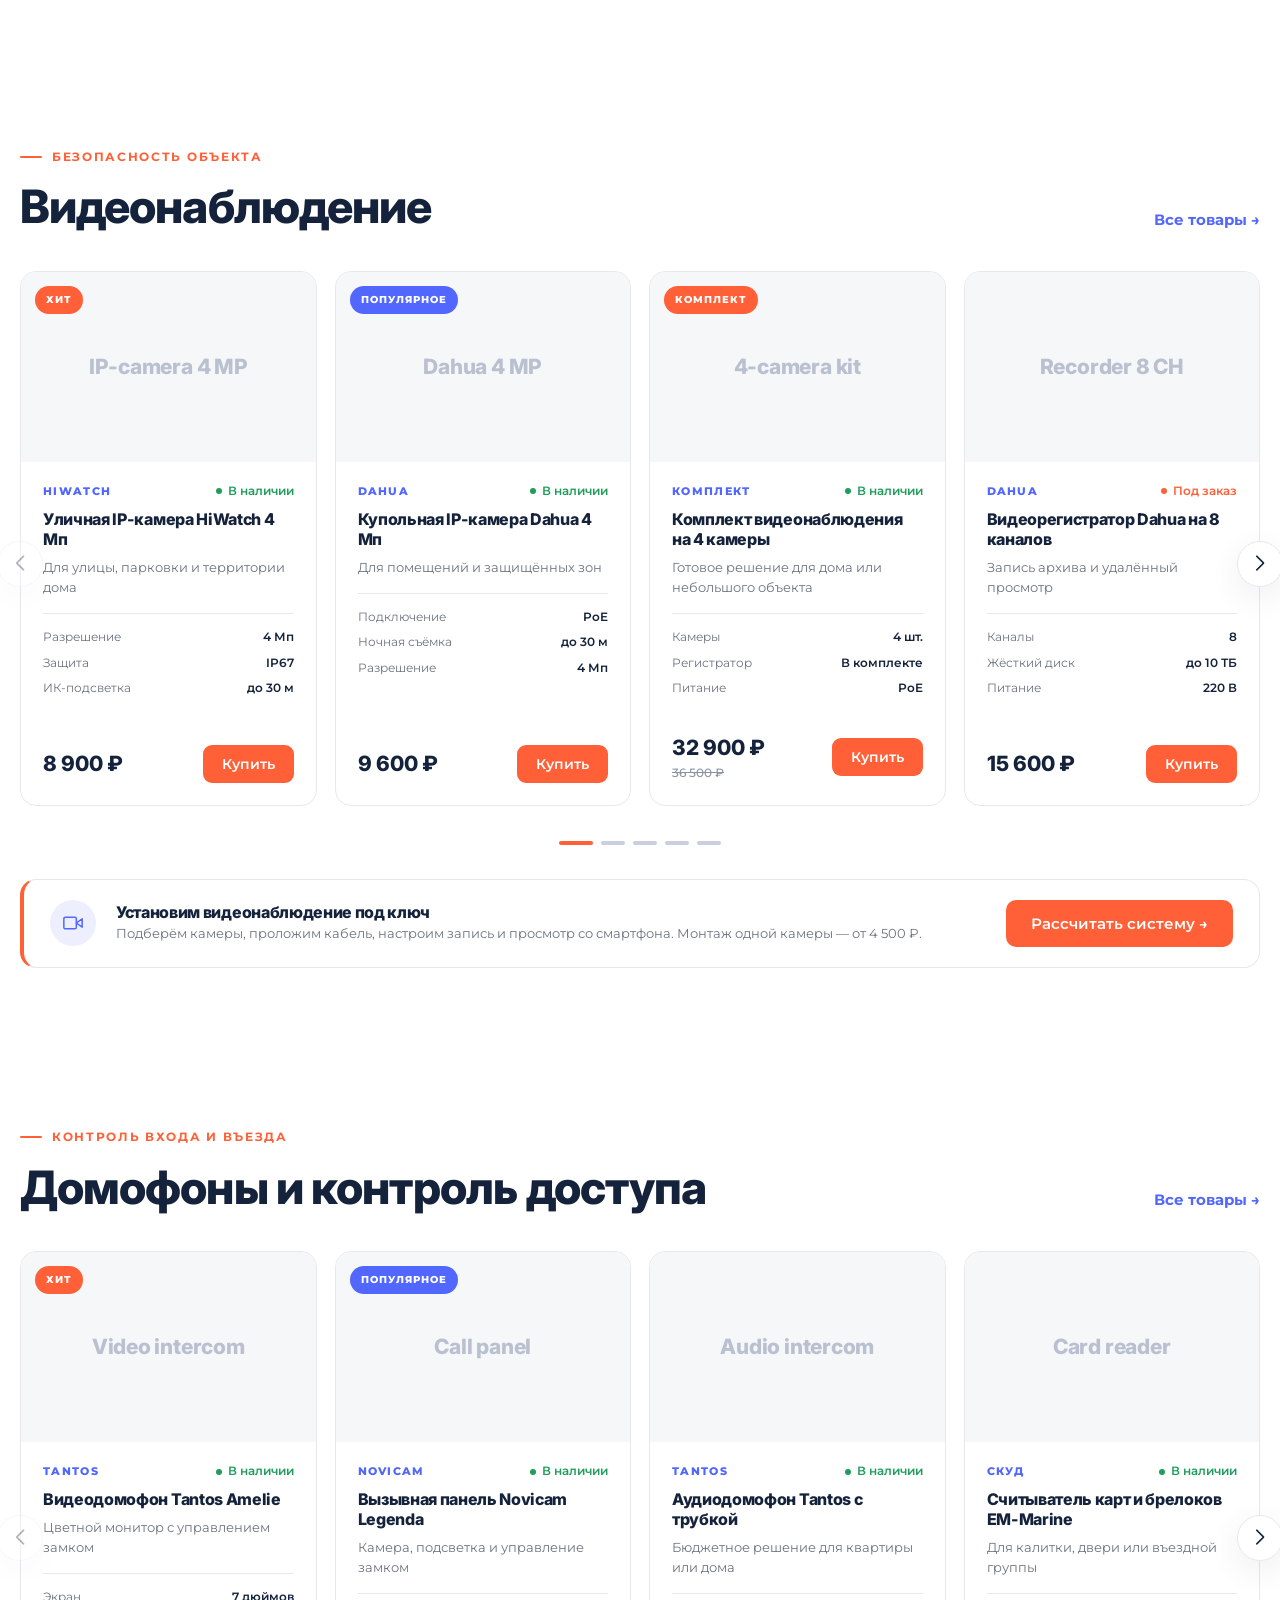
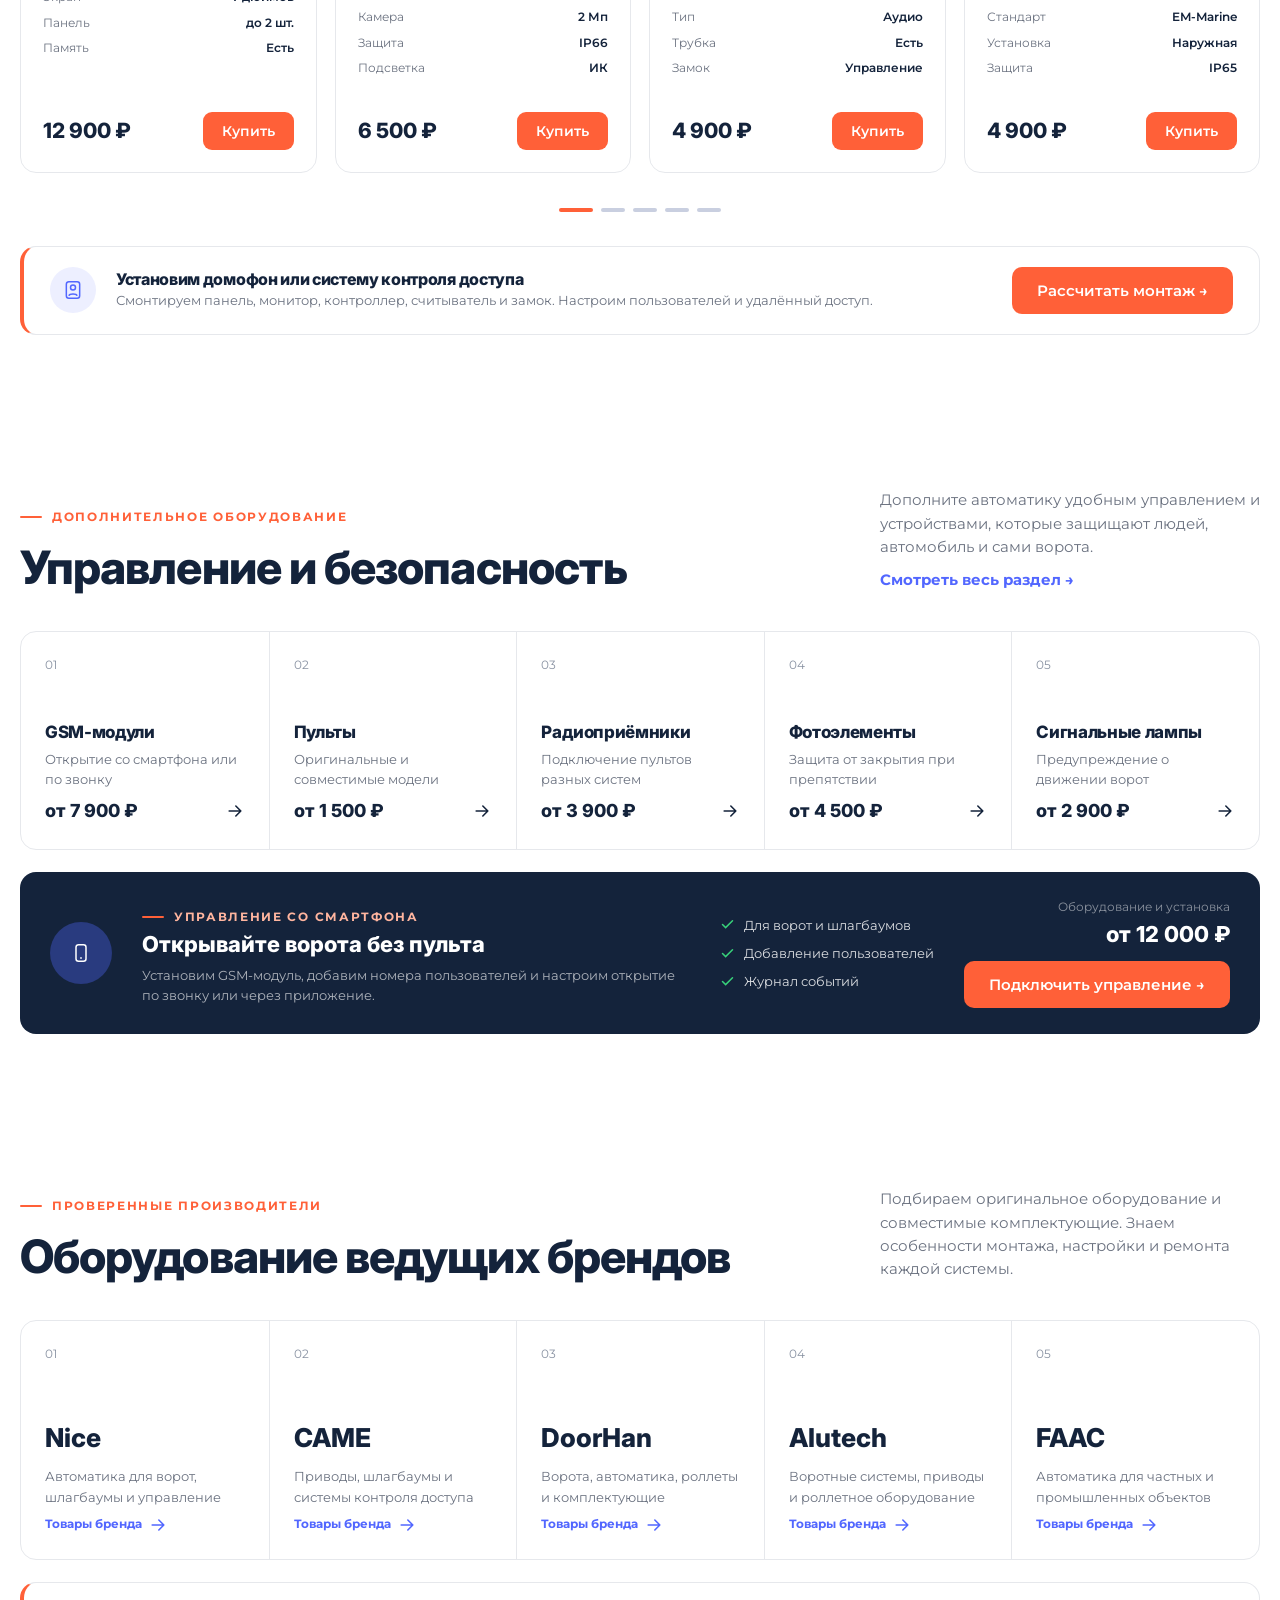
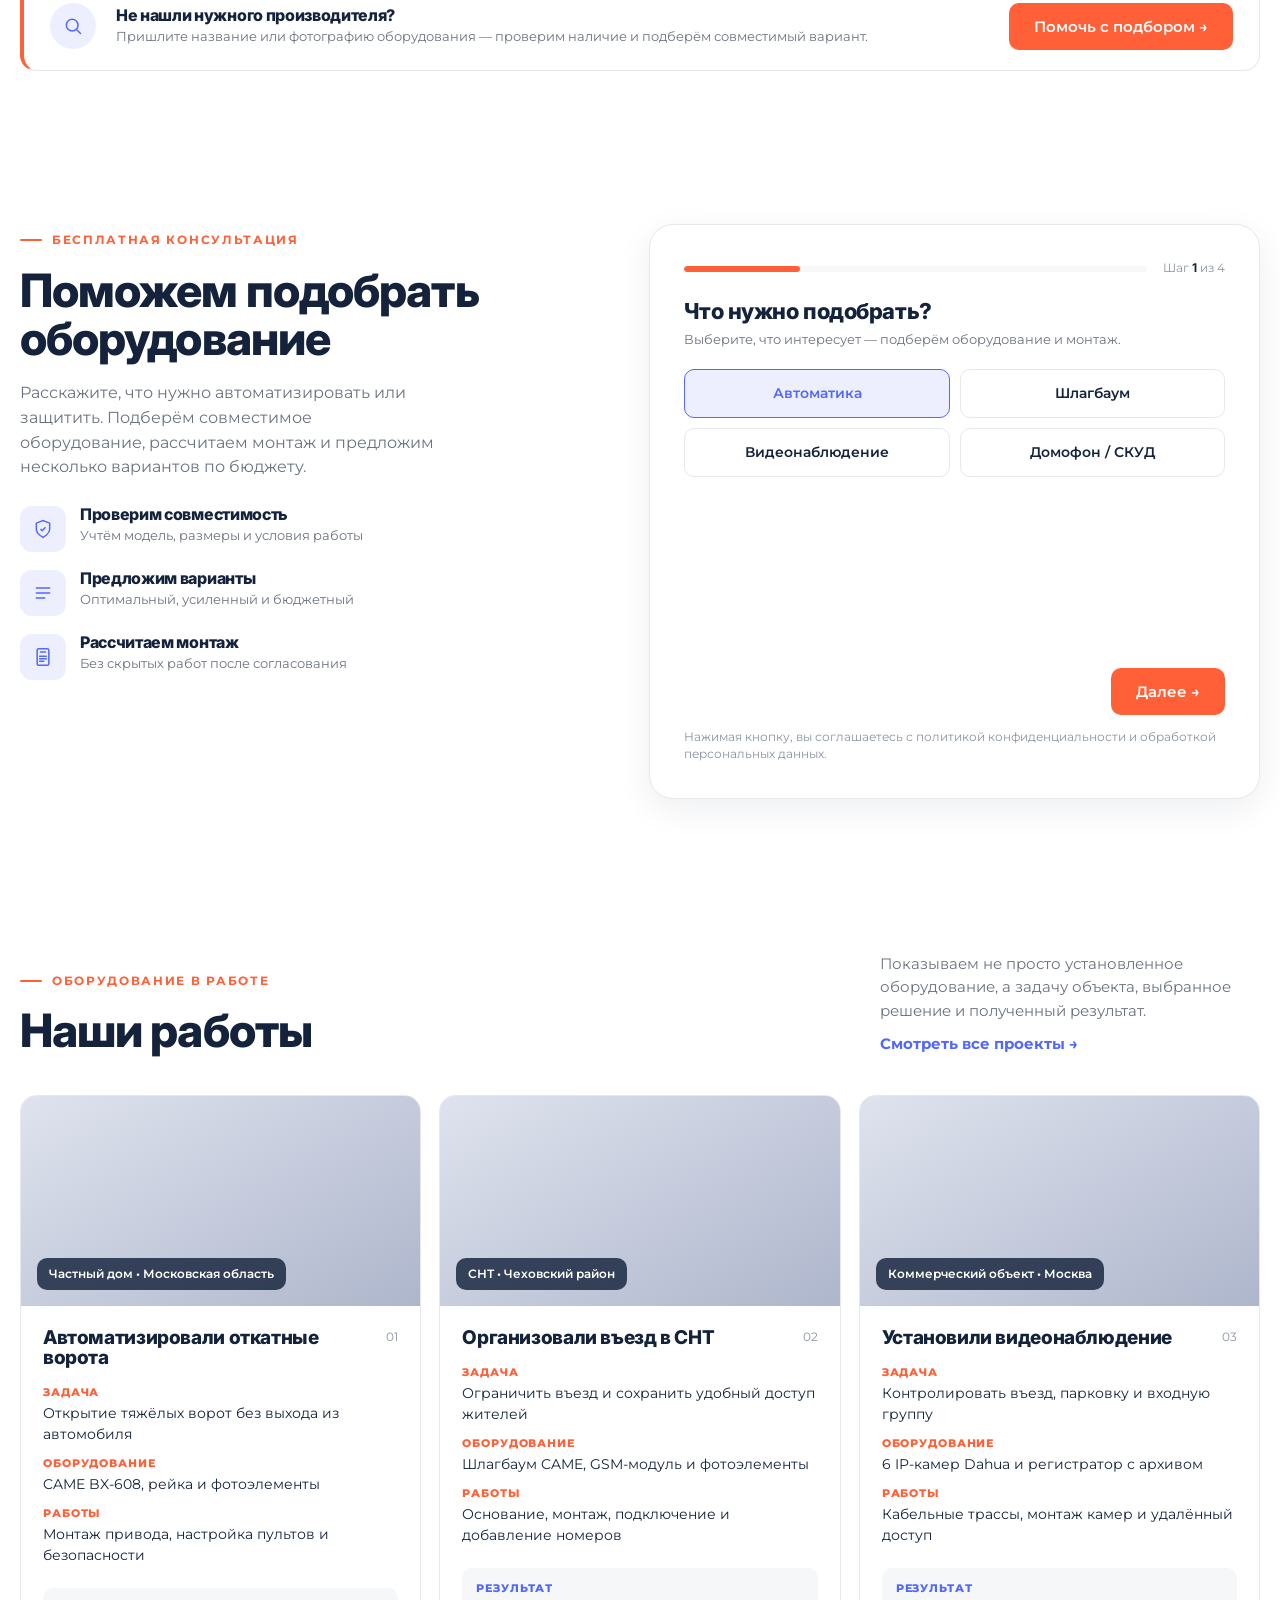
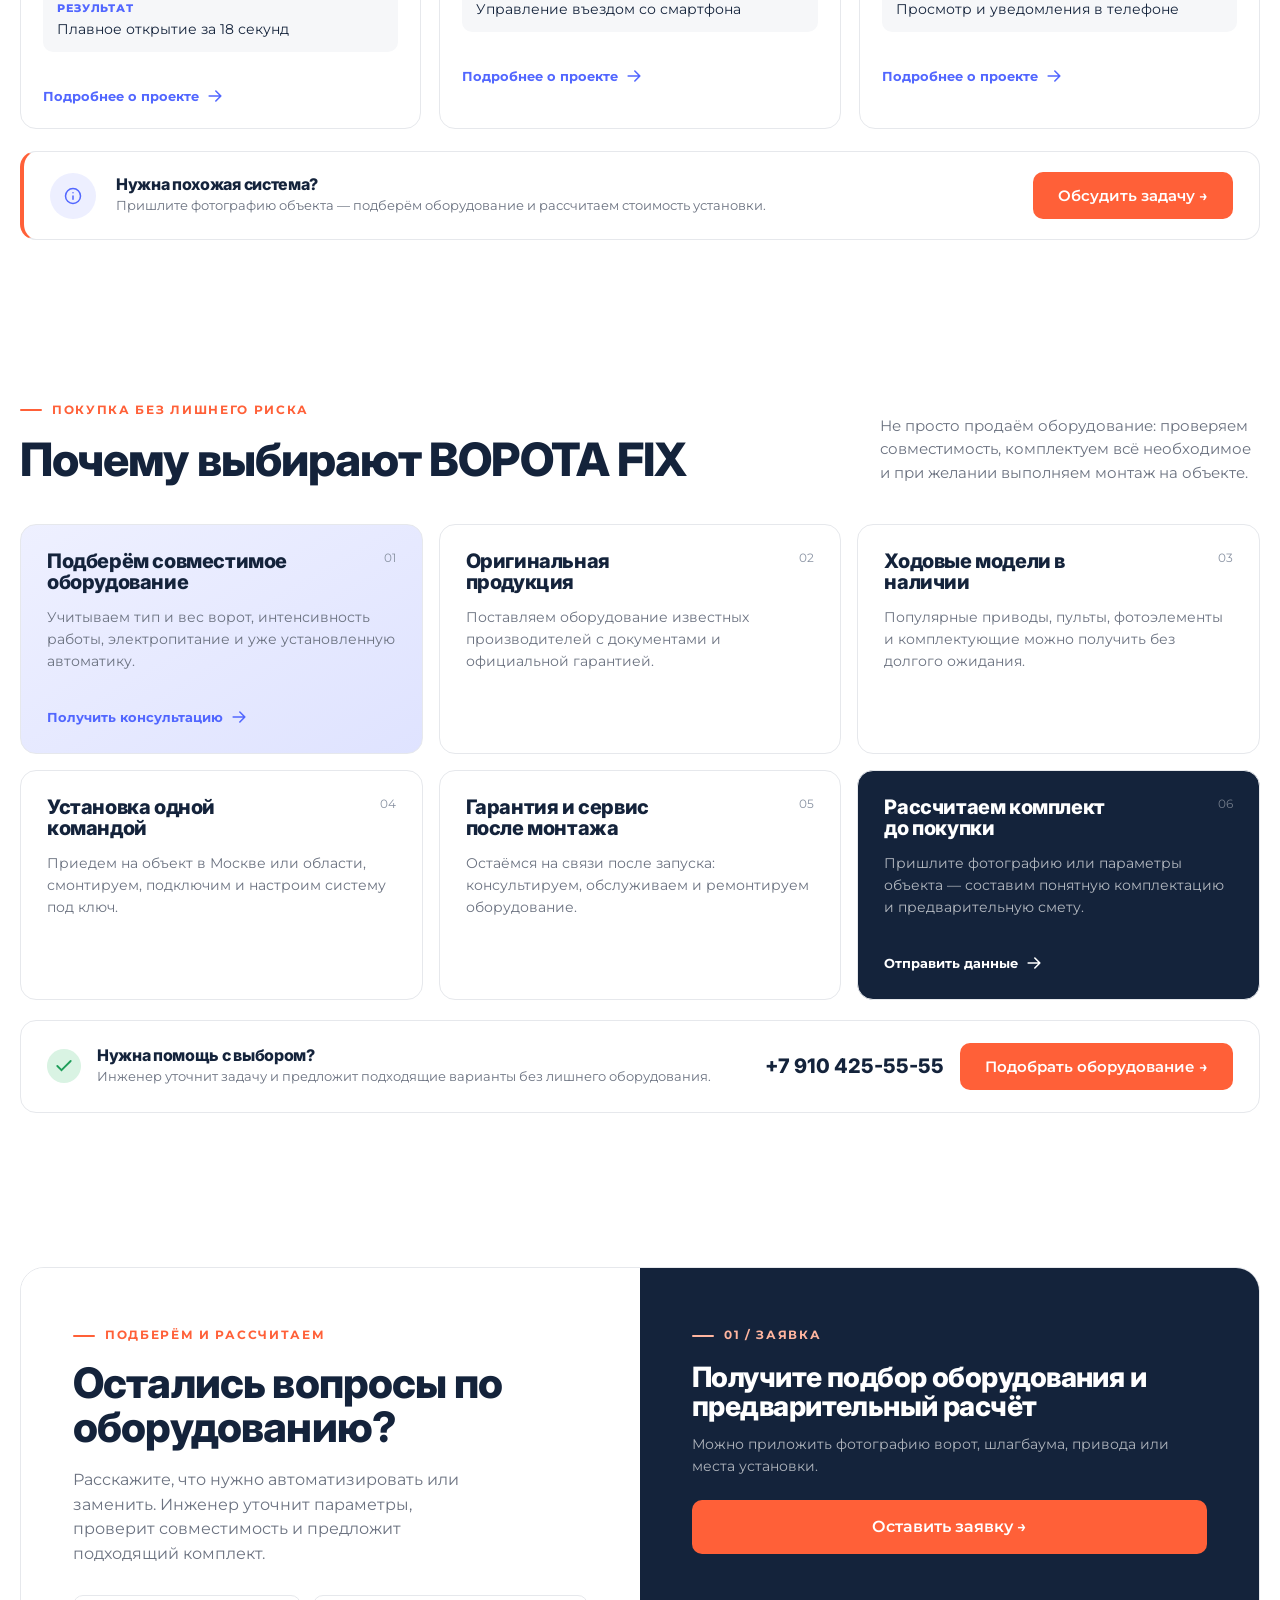
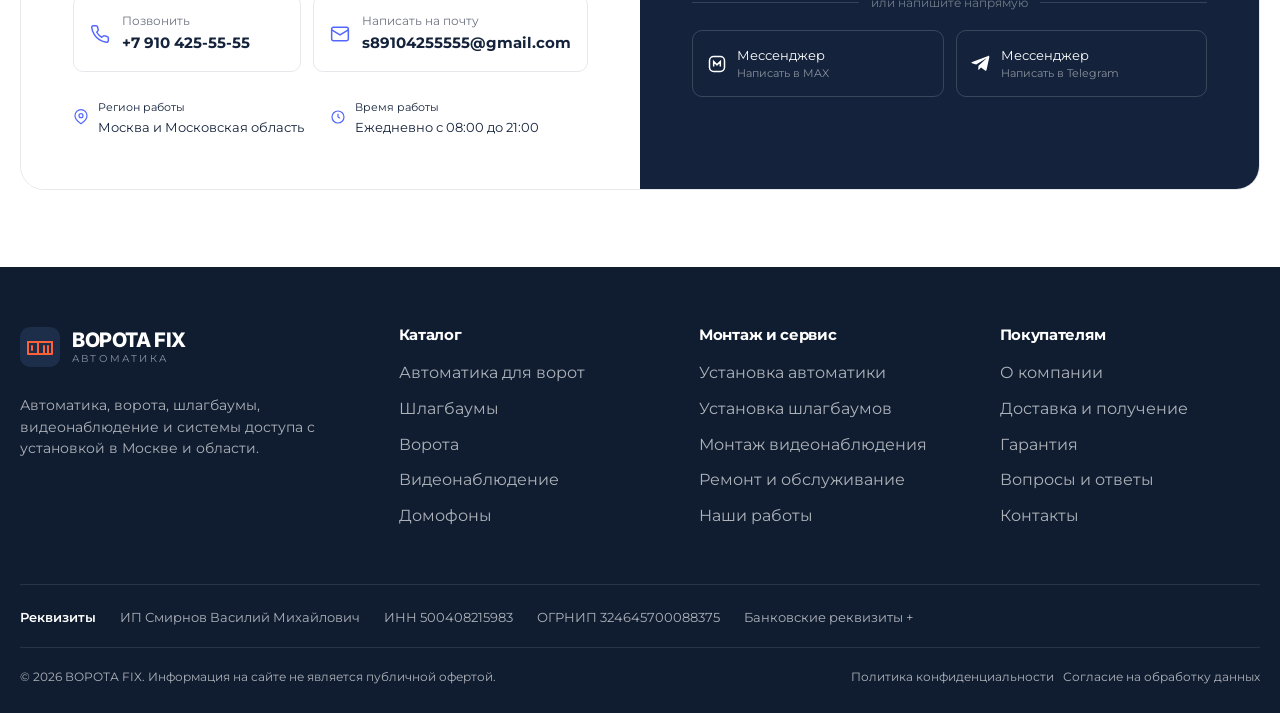
==== commit c9ee9cee: "Слайдеры товаров: кнопки вынесены за пределы слайдера (overflow visible); ассортимент расширен до 60" ====
--- a/index.html
+++ b/index.html
@@ -291,11 +291,13 @@
           </div>
           <a class="section__link" href="catalog.html">Все товары →</a>
         </div>
-        <div class="swiper products-swiper">
-          <div class="swiper-wrapper" id="showcase-avtomatika"></div>
+        <div class="products-slider">
+          <div class="swiper products-swiper">
+            <div class="swiper-wrapper" id="showcase-avtomatika"></div>
+            <div class="swiper-pagination"></div>
+          </div>
           <button type="button" class="swiper-button-prev" aria-label="Назад"></button>
           <button type="button" class="swiper-button-next" aria-label="Вперёд"></button>
-          <div class="swiper-pagination"></div>
         </div>
         <div class="cta-strip">
           <span class="cta-strip__icon"><svg class="icon" viewBox="0 0 24 24" fill="none" stroke="currentColor" stroke-width="1.8" stroke-linecap="round"><circle cx="12" cy="12" r="9"/><path d="M12 16v-4M12 8h.01"/></svg></span>
@@ -399,11 +401,13 @@
           </div>
           <a class="section__link" href="catalog.html?cat=videonablyudenie">Все товары →</a>
         </div>
-        <div class="swiper products-swiper">
-          <div class="swiper-wrapper" id="showcase-video"></div>
+        <div class="products-slider">
+          <div class="swiper products-swiper">
+            <div class="swiper-wrapper" id="showcase-video"></div>
+            <div class="swiper-pagination"></div>
+          </div>
           <button type="button" class="swiper-button-prev" aria-label="Назад"></button>
           <button type="button" class="swiper-button-next" aria-label="Вперёд"></button>
-          <div class="swiper-pagination"></div>
         </div>
         <div class="cta-strip">
           <span class="cta-strip__icon"><svg class="icon" viewBox="0 0 24 24" fill="none" stroke="currentColor" stroke-width="1.8" stroke-linecap="round" stroke-linejoin="round"><path d="M23 7l-7 5 7 5V7z"/><rect x="1" y="5" width="15" height="14" rx="2"/></svg></span>
@@ -426,11 +430,13 @@
           </div>
           <a class="section__link" href="catalog.html?cat=domofony">Все товары →</a>
         </div>
-        <div class="swiper products-swiper">
-          <div class="swiper-wrapper" id="showcase-domofony"></div>
+        <div class="products-slider">
+          <div class="swiper products-swiper">
+            <div class="swiper-wrapper" id="showcase-domofony"></div>
+            <div class="swiper-pagination"></div>
+          </div>
           <button type="button" class="swiper-button-prev" aria-label="Назад"></button>
           <button type="button" class="swiper-button-next" aria-label="Вперёд"></button>
-          <div class="swiper-pagination"></div>
         </div>
         <div class="cta-strip">
           <span class="cta-strip__icon"><svg class="icon" viewBox="0 0 24 24" fill="none" stroke="currentColor" stroke-width="1.8"><rect x="4" y="2" width="16" height="20" rx="3"/><circle cx="12" cy="9" r="3"/><path d="M7 19c1-3 9-3 10 0"/></svg></span>
--- a/css/style.css
+++ b/css/style.css
@@ -498,31 +498,36 @@
 }
 
 /* Слайдер товаров (Swiper) */
-.products-swiper { position: relative; padding-bottom: 4px; }
+.products-slider { position: relative; overflow: visible; }
+.products-swiper { position: relative; overflow: hidden; padding-bottom: 4px; }
 .products-swiper .swiper-wrapper { align-items: stretch; }
 .products-swiper .swiper-slide { height: auto; }
 .products-swiper .product { height: 100%; }
-.products-swiper .swiper-button-prev,
-.products-swiper .swiper-button-next {
-  width: 46px; height: 46px; margin-top: -23px; border-radius: 50%;
+.products-slider .swiper-button-prev,
+.products-slider .swiper-button-next {
+  position: absolute;
+  top: 50%;
+  transform: translateY(-50%);
+  width: 46px; height: 46px; margin: 0; border-radius: 50%;
   background: #fff; border: 1px solid var(--border); box-shadow: var(--shadow);
-  color: var(--navy); transition: background 0.18s ease, color 0.18s ease, border-color 0.18s ease;
-}
-.products-swiper .swiper-button-prev:hover,
-.products-swiper .swiper-button-next:hover { background: var(--navy); color: #fff; border-color: var(--navy); }
-.products-swiper .swiper-button-prev::after,
-.products-swiper .swiper-button-next::after { font-size: 15px; font-weight: 800; }
-.products-swiper .swiper-button-prev { left: 0; }
-.products-swiper .swiper-button-next { right: 0; }
-.products-swiper .swiper-button-lock { display: none; }
+  color: var(--navy); z-index: 6;
+  transition: background 0.18s ease, color 0.18s ease, border-color 0.18s ease;
+}
+.products-slider .swiper-button-prev:hover,
+.products-slider .swiper-button-next:hover { background: var(--navy); color: #fff; border-color: var(--navy); }
+.products-slider .swiper-button-prev::after,
+.products-slider .swiper-button-next::after { font-size: 15px; font-weight: 800; }
+.products-slider .swiper-button-prev { left: -23px; }
+.products-slider .swiper-button-next { right: -23px; }
+.products-slider .swiper-button-lock { display: none; }
 .products-swiper .swiper-pagination { position: static; margin-top: 22px; }
 .products-swiper .swiper-pagination-lock { display: none; }
 .products-swiper .swiper-pagination-bullet { width: 24px; height: 4px; border-radius: 4px; background: #c9cfe0; opacity: 1; transition: background 0.2s ease, width 0.2s ease; }
 .products-swiper .swiper-pagination-bullet-active { background: var(--orange); width: 34px; }
 
 @media (max-width: 1160px) {
-  .products-swiper .swiper-button-prev,
-  .products-swiper .swiper-button-next { display: none; }
+  .products-slider .swiper-button-prev,
+  .products-slider .swiper-button-next { display: none; }
 }
 .product {
   display: flex;
